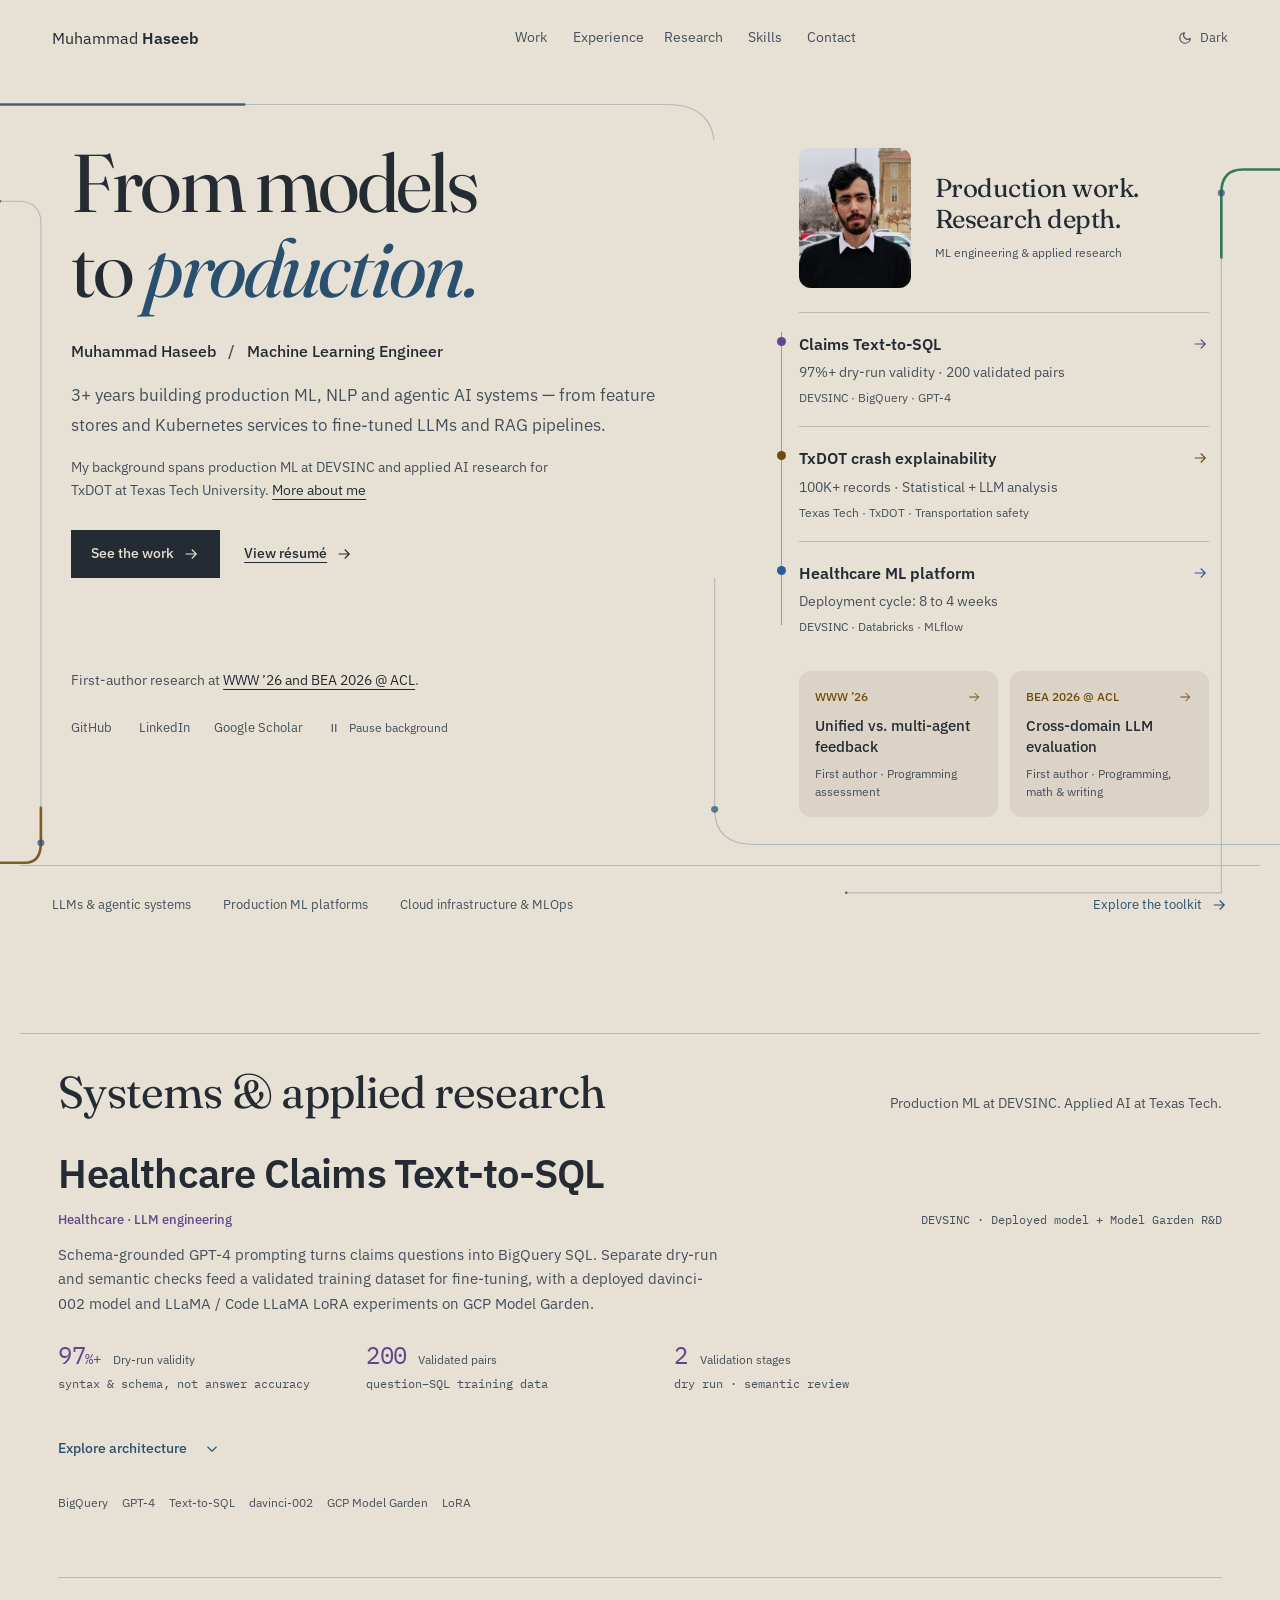
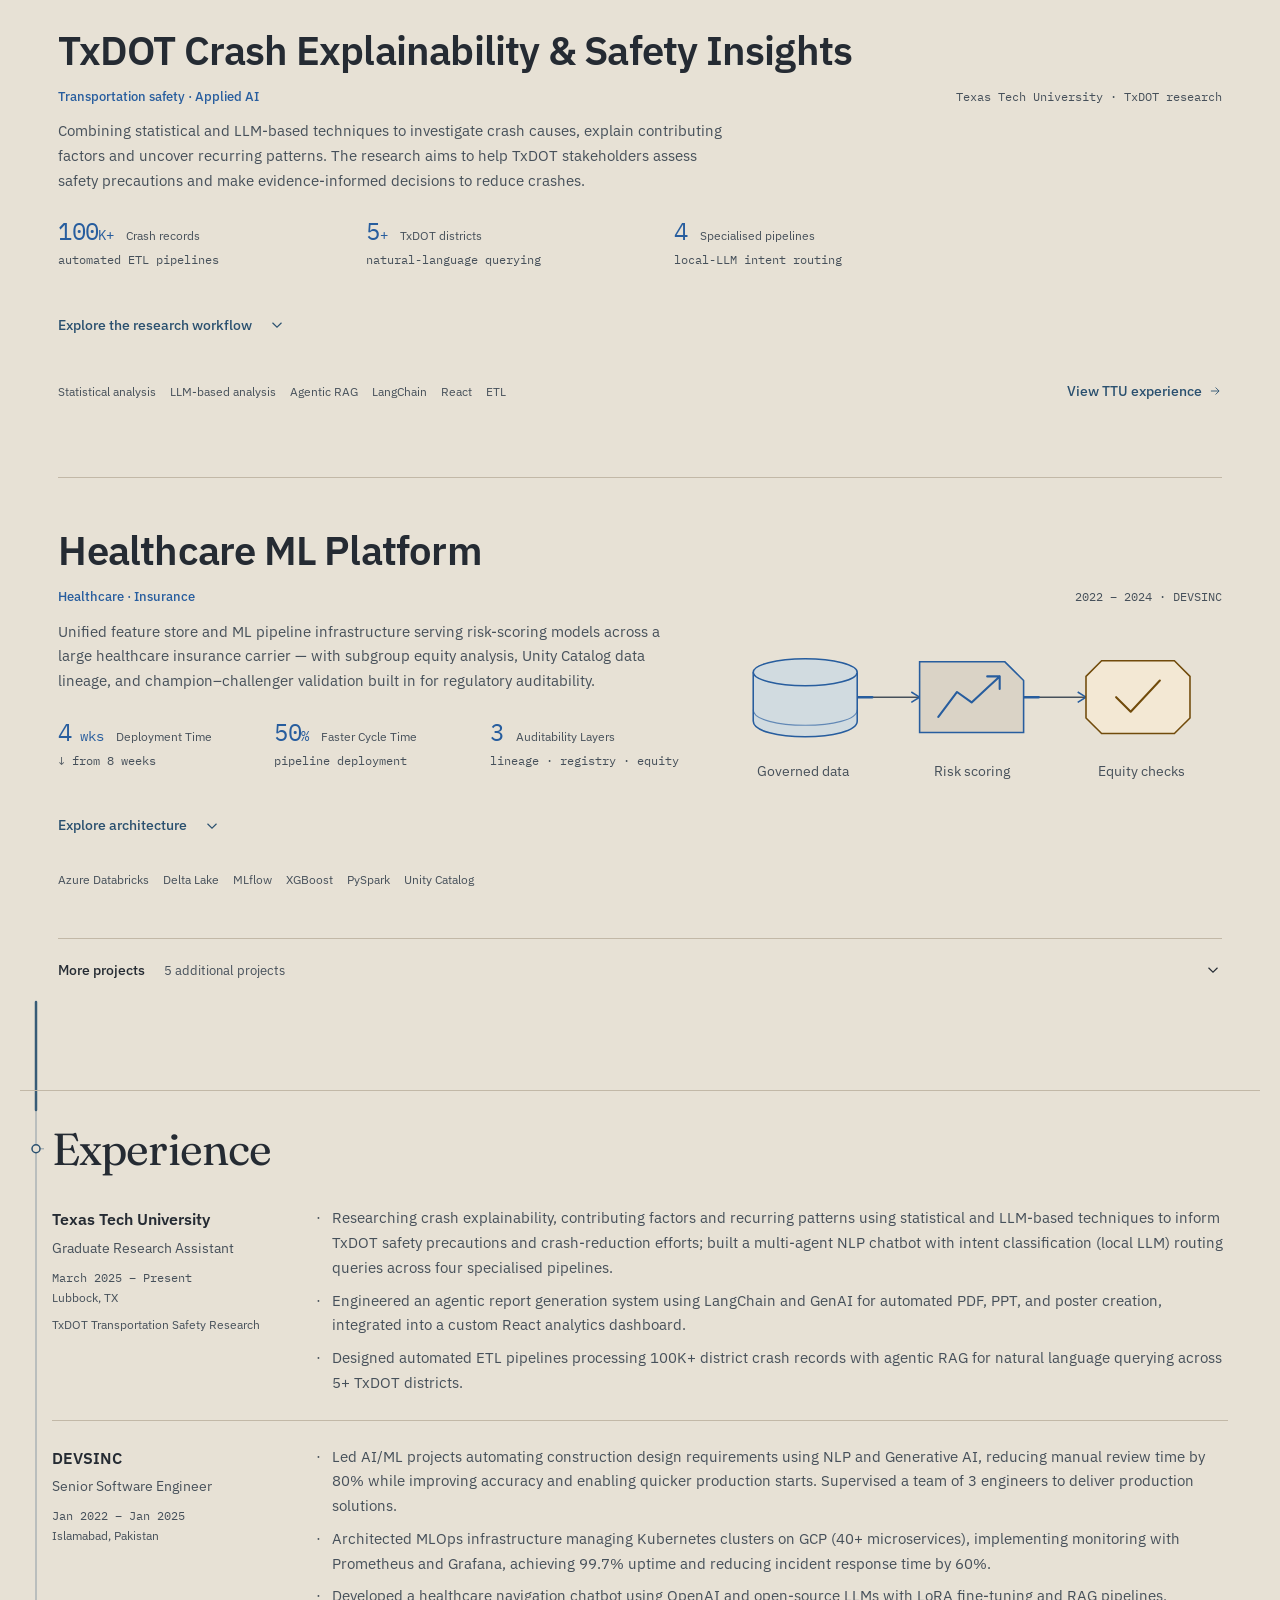
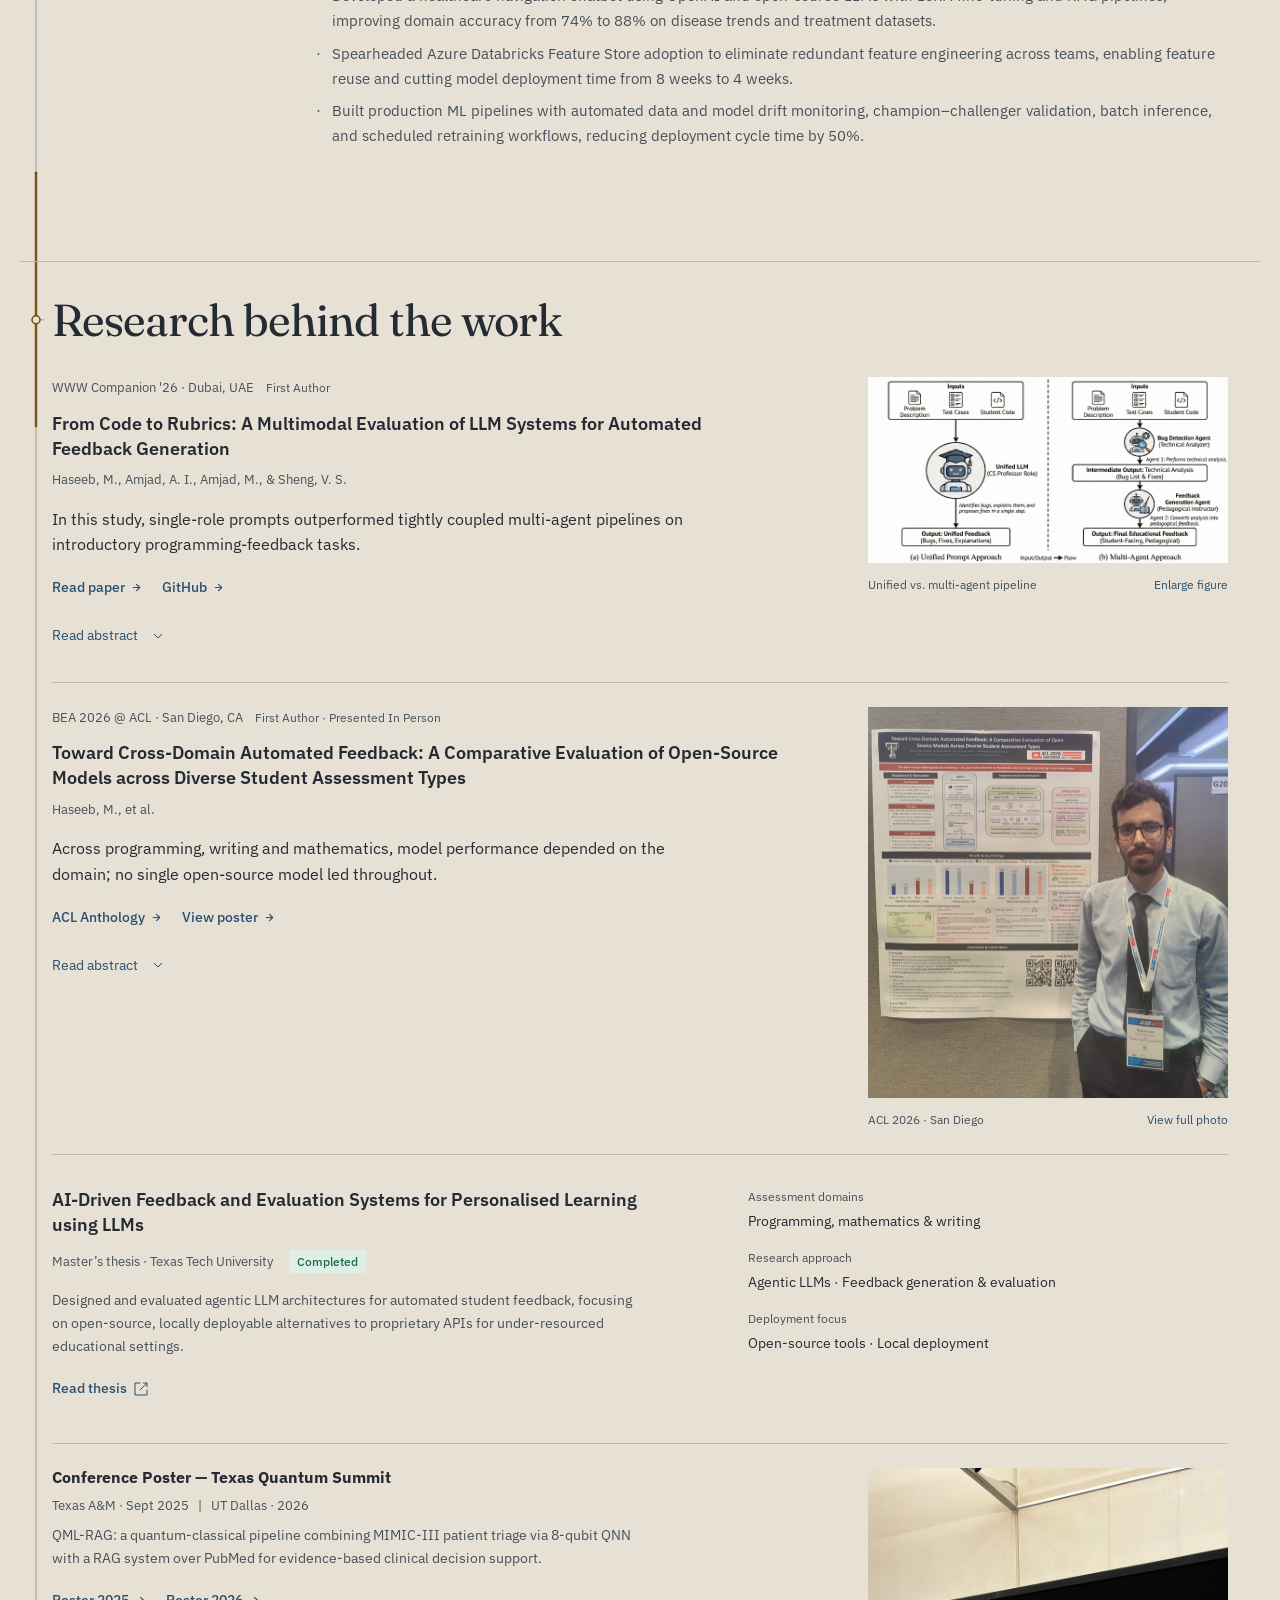
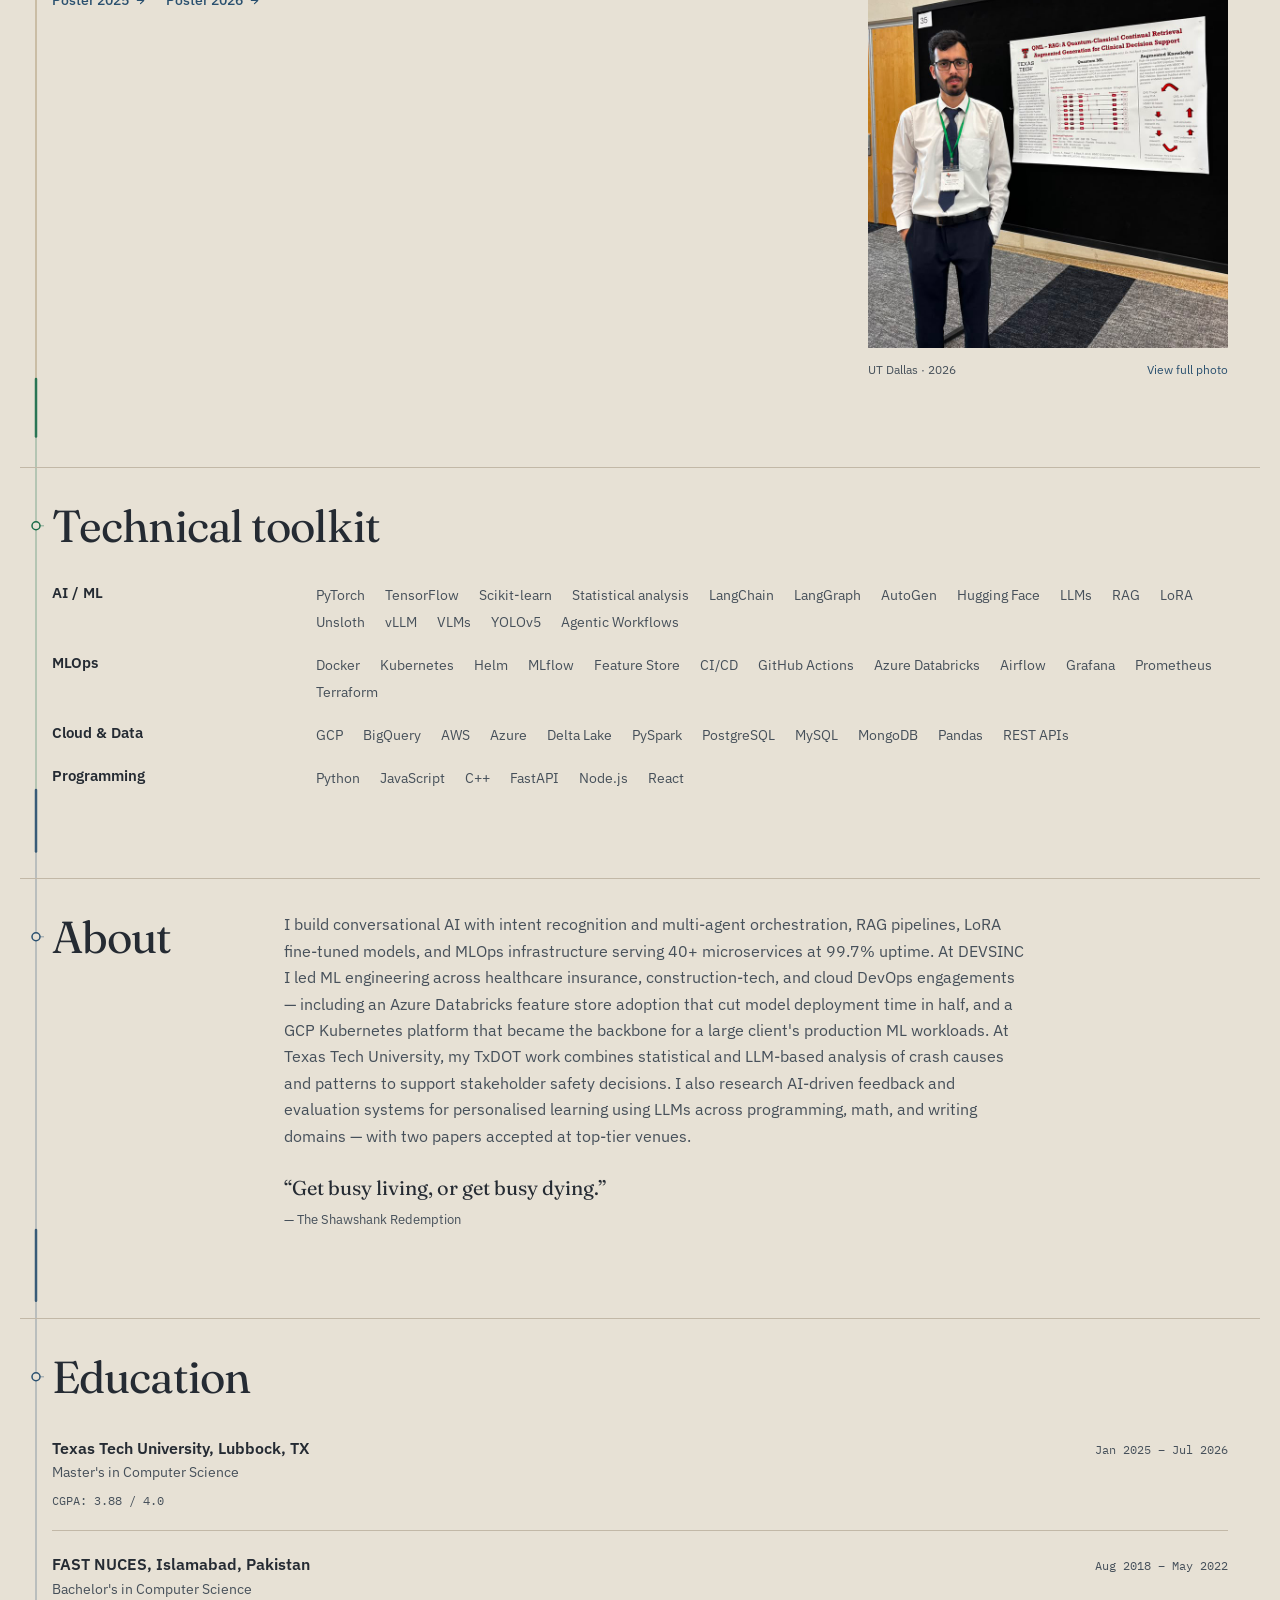
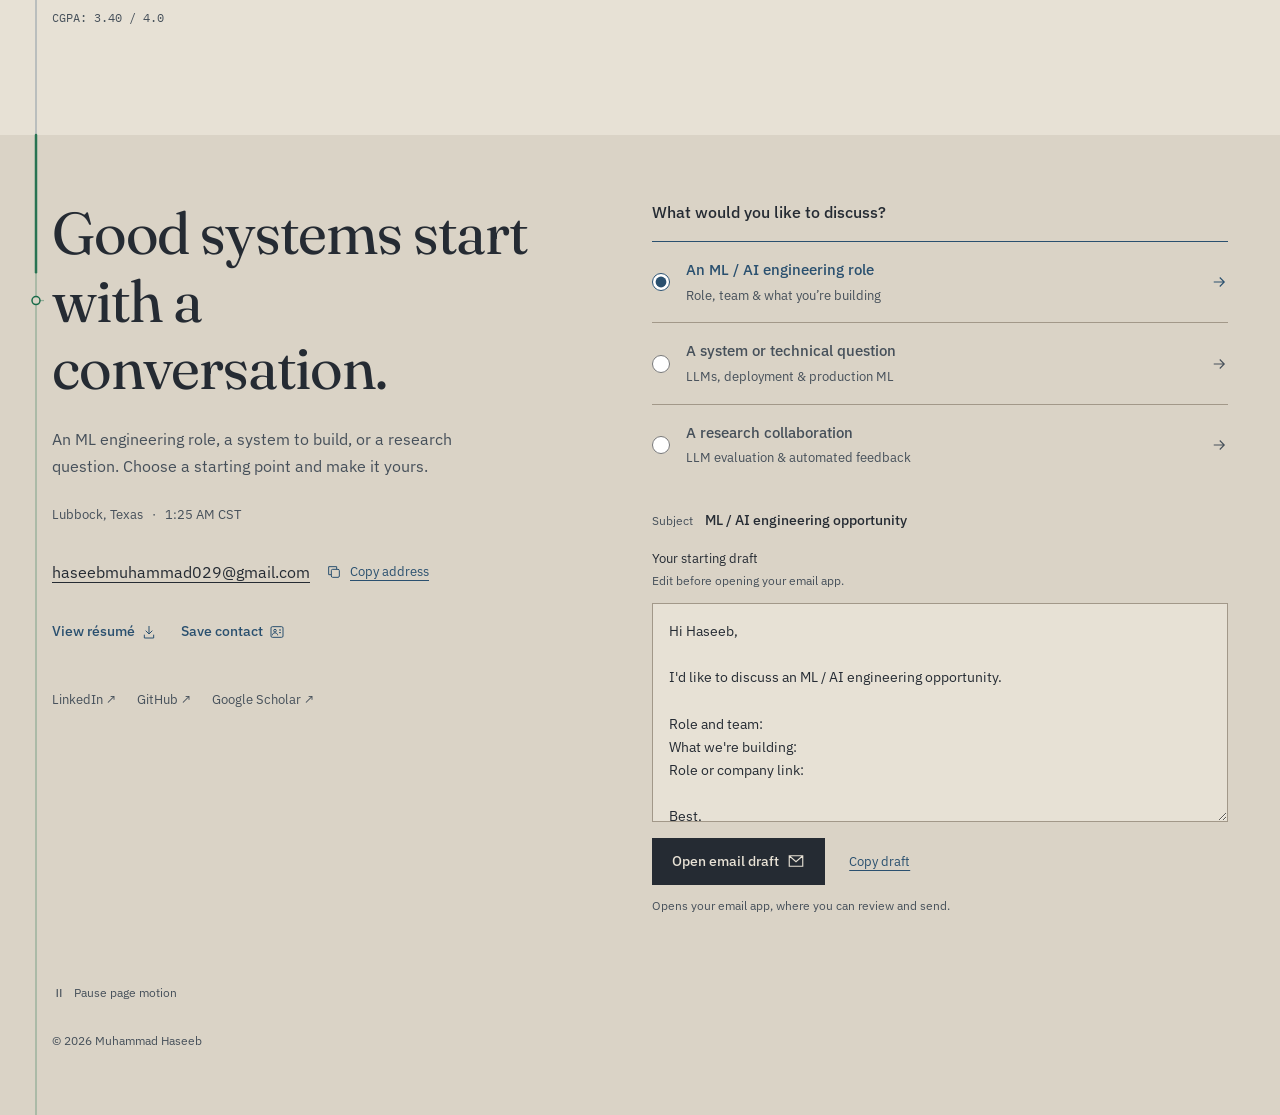
==== index.html @ 6cf687a7 "Updated about section" ====
<!DOCTYPE html>
<html lang="en" data-theme="dark">
<head>
<meta charset="UTF-8">
<meta name="viewport" content="width=device-width, initial-scale=1.0">
<title>Muhammad Haseeb — ML Engineer</title>
<meta name="description" content="Muhammad Haseeb — Machine Learning Engineer. 3+ years building production LLM, NLP, and agentic AI systems at scale. Researcher at Texas Tech University.">
<link rel="preconnect" href="https://fonts.googleapis.com">
<link rel="preconnect" href="https://fonts.gstatic.com" crossorigin>
<link href="https://fonts.googleapis.com/css2?family=Fraunces:ital,opsz,wght@0,9..144,300;0,9..144,400;0,9..144,600;1,9..144,400&family=IBM+Plex+Sans:wght@300;400;500;600&family=IBM+Plex+Mono:wght@400;500&display=swap" rel="stylesheet">
<!-- Apply saved theme before first paint — prevents flash -->
<script>(()=>{let saved;try{saved=localStorage.getItem('mh-theme')}catch{}const manual=saved==='dark'||saved==='light';document.documentElement.dataset.theme=manual?saved:matchMedia('(prefers-color-scheme: dark)').matches?'dark':'light';document.documentElement.dataset.themeSource=manual?'saved':'system'})()</script>
<link rel="stylesheet" href="style.css">
</head>
<body>
<a class="skip-link" href="#main">Skip to content</a>

<!-- ============================================================
     NAV
     ============================================================ -->
<header class="site-nav">
  <div class="w nav-inner">
    <a href="#" class="nav-logo">Muhammad <strong>Haseeb</strong></a>
    <nav class="nav-links" aria-label="Main navigation">
      <a href="#work">Work</a>
      <a href="#experience">Experience</a>
      <a href="#research">Research</a>
      <a href="#skills">Skills</a>
      <a href="#contact">Contact</a>
    </nav>
    <button class="theme-btn" id="themeToggle" aria-label="Toggle colour theme">
      <svg id="themeIcon" width="14" height="14" viewBox="0 0 24 24" fill="none" stroke="currentColor" stroke-width="2" stroke-linecap="round" stroke-linejoin="round" aria-hidden="true">
        <!-- moon (shown in dark mode — click to go light) -->
        <path d="M21 12.79A9 9 0 1 1 11.21 3 7 7 0 0 0 21 12.79z"/>
      </svg>
      <span id="themeLabel">Light</span>
    </button>
  </div>
</header>

<!-- ============================================================
     HERO
     ============================================================ -->
<main id="main" tabindex="-1">

<section class="hero" aria-labelledby="intro-title">
  <div class="hero-circuit" aria-hidden="true">
    <svg viewBox="0 0 1440 1040" preserveAspectRatio="none" fill="none">
      <g class="circuit-base">
        <path d="M0 34H750Q804 34 804 88V878Q804 920 848 920H1440"/>
        <path d="M1440 112H1398Q1374 112 1374 140V978H952"/>
        <path d="M0 942H28Q46 942 46 918V176Q46 150 20 150H0"/>
      </g>
      <g class="circuit-traces">
        <path class="circuit-trace" pathLength="100" d="M0 34H750Q804 34 804 88V878Q804 920 848 920H1440"/>
        <path class="circuit-trace circuit-trace-secondary" pathLength="100" d="M1440 112H1398Q1374 112 1374 140V978H952"/>
        <path class="circuit-trace circuit-trace-third" pathLength="100" d="M0 942H28Q46 942 46 918V176Q46 150 20 150H0"/>
      </g>
      <g class="circuit-ports"><circle cx="804" cy="88" r="4"/><circle cx="804" cy="878" r="4"/><circle cx="1374" cy="140" r="4"/><circle cx="46" cy="918" r="4"/></g>
    </svg>
  </div>

  <div class="w hero-inner">
    <div class="hero-text">
      <h1 id="intro-title"><span class="hero-title-line">From models</span><span class="hero-title-line">to <em>production.</em></span></h1>
      <p class="hero-role">Muhammad Haseeb <span aria-hidden="true">/</span> Machine Learning Engineer</p>
      <p class="hero-sub">3+ years building production ML, NLP and agentic AI systems — from feature stores and Kubernetes services to fine-tuned LLMs and RAG pipelines.</p>
      <p class="hero-bio">My background spans production ML at DEVSINC and applied AI research for TxDOT at Texas Tech University. <a href="#about">More about me</a></p>
      <div class="hero-cta">
        <a class="btn btn-primary" href="#work">See the work <svg width="18" height="18" viewBox="0 0 24 24" fill="none" stroke="currentColor" stroke-width="1.5" aria-hidden="true"><path d="M5 12h14m-6-6 6 6-6 6"/></svg></a>
        <a class="btn btn-resume" href="assets/resume.pdf" target="_blank" rel="noopener">View résumé <svg width="18" height="18" viewBox="0 0 24 24" fill="none" stroke="currentColor" stroke-width="1.5" aria-hidden="true"><path d="M5 12h14m-6-6 6 6-6 6"/></svg></a>
      </div>

    </div>
    <aside class="hero-evidence" aria-label="Selected production results and research">
      <div class="hero-profile">
        <span class="hero-portrait"><img src="assets/photo-portrait-480.jpg" alt="Muhammad Haseeb" width="112" height="140" fetchpriority="high" decoding="async"></span>
        <div><h2>Production work.<br>Research depth.</h2><p>ML engineering &amp; applied research</p></div>
      </div>
      <div class="hero-projects">
        <a class="hero-project hero-project-claims" href="#claims-text-to-sql">
          <span class="hero-project-title">Claims Text-to-SQL <svg width="18" height="18" viewBox="0 0 24 24" fill="none" stroke="currentColor" stroke-width="1.5" aria-hidden="true"><path d="M5 12h14m-6-6 6 6-6 6"/></svg></span>
          <span class="hero-project-impact">97%+ dry-run validity · 200 validated pairs</span>
          <span class="hero-project-stack">DEVSINC · BigQuery · GPT-4</span>
        </a>
        <a class="hero-project hero-project-ttu" href="#txdot-research">
          <span class="hero-project-title">TxDOT crash explainability <svg width="18" height="18" viewBox="0 0 24 24" fill="none" stroke="currentColor" stroke-width="1.5" aria-hidden="true"><path d="M5 12h14m-6-6 6 6-6 6"/></svg></span>
          <span class="hero-project-impact">100K+ records · Statistical + LLM analysis</span>
          <span class="hero-project-stack">Texas Tech · TxDOT · Transportation safety</span>
        </a>
        <a class="hero-project hero-project-health" href="#healthcare-platform">
          <span class="hero-project-title">Healthcare ML platform <svg width="18" height="18" viewBox="0 0 24 24" fill="none" stroke="currentColor" stroke-width="1.5" aria-hidden="true"><path d="M5 12h14m-6-6 6 6-6 6"/></svg></span>
          <span class="hero-project-impact">Deployment cycle: 8 to 4 weeks</span>
          <span class="hero-project-stack">DEVSINC · Databricks · MLflow</span>
        </a>
      </div>

      <div class="hero-papers" aria-label="Selected research publications">
        <a class="hero-paper" href="#paper-www">
          <span class="hero-paper-venue">WWW ’26 <svg width="16" height="16" viewBox="0 0 24 24" fill="none" stroke="currentColor" stroke-width="1.5" aria-hidden="true"><path d="M5 12h14m-6-6 6 6-6 6"/></svg></span>
          <strong>Unified vs. multi-agent feedback</strong>
          <span>First author · Programming assessment</span>
        </a>
        <a class="hero-paper" href="#paper-bea">
          <span class="hero-paper-venue">BEA 2026 @ ACL <svg width="16" height="16" viewBox="0 0 24 24" fill="none" stroke="currentColor" stroke-width="1.5" aria-hidden="true"><path d="M5 12h14m-6-6 6 6-6 6"/></svg></span>
          <strong>Cross-domain LLM evaluation</strong>
          <span>First author · Programming, math &amp; writing</span>
        </a>
      </div>
    </aside>
    <div class="hero-credentials">
      <p class="hero-research">First-author research at <a href="#research">WWW ’26 and BEA 2026 @ ACL</a>.</p>
      <div class="hero-socials" aria-label="Professional profiles">
        <a href="https://github.com/haseeb2001" target="_blank" rel="noopener">GitHub</a>
        <a href="https://www.linkedin.com/in/muhammad-haseeb04" target="_blank" rel="noopener">LinkedIn</a>
        <a href="https://scholar.google.com/citations?view_op=list_works&amp;hl=en&amp;user=Ri3UeNwAAAAJ" target="_blank" rel="noopener">Google Scholar</a>
        <button class="motion-toggle" id="motionToggle" data-motion-control type="button" aria-pressed="true" aria-label="Pause background animation">
          <svg width="14" height="14" viewBox="0 0 24 24" fill="none" stroke="currentColor" stroke-width="2" aria-hidden="true"><path d="M9 5v14M15 5v14"/></svg>
          <span>Pause background</span>
        </button>
      </div>
    </div>
  </div>
  <div class="w hero-focus" aria-label="Core engineering focus">
    <span>LLMs &amp; agentic systems</span><span>Production ML platforms</span><span>Cloud infrastructure &amp; MLOps</span>
    <a href="#skills">Explore the toolkit <svg width="18" height="18" viewBox="0 0 24 24" fill="none" stroke="currentColor" stroke-width="1.5" aria-hidden="true"><path d="M5 12h14m-6-6 6 6-6 6"/></svg></a>
  </div>
</section>


<!-- ============================================================
     WORK
     ============================================================ -->
<section id="work" class="sec">
  <div class="w">
    <div class="sec-hd">
      <h2 class="sec-title">Systems &amp; applied research</h2><p class="section-note">Production ML at DEVSINC. Applied AI at Texas Tech.</p>
    </div>

    <div class="work-cards">
      <article class="cs-card cs-card-claims" id="claims-text-to-sql">
        <h3 class="cs-title">Healthcare Claims Text-to-SQL</h3>
        <div class="cs-meta">
          <span class="cs-domain">Healthcare · LLM engineering</span>
          <span class="cs-year">DEVSINC · Deployed model + Model Garden R&amp;D</span>
        </div>
        <p class="cs-desc">Schema-grounded GPT-4 prompting turns claims questions into BigQuery SQL. Separate dry-run and semantic checks feed a validated training dataset for fine-tuning, with a deployed davinci-002 model and LLaMA / Code LLaMA LoRA experiments on GCP Model Garden.</p>
        <div class="cs-metrics">
          <div class="cs-metric"><span class="cs-mnum">97<small>%+</small></span><span class="cs-mlbl">Dry-run validity</span><span class="cs-mchg">syntax &amp; schema, not answer accuracy</span></div>
          <div class="cs-metric"><span class="cs-mnum">200</span><span class="cs-mlbl">Validated pairs</span><span class="cs-mchg">question–SQL training data</span></div>
          <div class="cs-metric"><span class="cs-mnum">2</span><span class="cs-mlbl">Validation stages</span><span class="cs-mchg">dry run · semantic review</span></div>
        </div>
        <details class="project-details" id="details-claims-text-to-sql">
          <summary><span>Explore architecture</span><svg width="18" height="18" viewBox="0 0 24 24" fill="none" stroke="currentColor" stroke-width="1.5" aria-hidden="true"><path d="m6 9 6 6 6-6"/></svg></summary>
        <div class="cs-arch-wrap">
          <p class="cs-arch-label">System architecture</p>
          <div class="arch-live arch-live-claims">
            <iframe src="assets/healthcare_claims_architecture.html?preview=1" title="Animated Healthcare Claims Text-to-SQL architecture" loading="lazy"></iframe>
          </div>
          <details class="arch-text" open>
            <summary>Read text version</summary>
            <div class="arch-overview" role="group" aria-label="Healthcare Claims Text-to-SQL architecture">
              <div class="arch-phases"><div class="arch-phase"><h4>Ground the query</h4><ol class="arch-flow"><li class="arch-node"><strong>Claims question</strong><span>Plain-English question about healthcare claims</span></li><li class="arch-node"><strong>BigQuery schema</strong><span>INFORMATION_SCHEMA, field descriptions, columns and CREATE TABLE DDL</span></li><li class="arch-node"><strong>GPT-4 prompting</strong><span>Few-shot SQL examples with table and column context</span></li></ol></div><div class="arch-phase"><h4>Generate & validate</h4><ol class="arch-flow"><li class="arch-node"><strong>SQL generation</strong><span>BigQuery-compatible SQL</span></li><li class="arch-node"><strong>Dry-run validation</strong><span>Syntax, schema and field references; no query execution</span></li><li class="arch-node"><strong>Semantic review</strong><span>GPT-4 checks question alignment and suggests corrections</span></li></ol></div><div class="arch-phase"><h4>Export & iterate</h4><ol class="arch-flow"><li class="arch-node"><strong>Training data</strong><span>200 validated question–SQL pairs exported as CSV / JSON</span></li><li class="arch-node"><strong>Deployed model</strong><span>davinci-002 fine-tuning</span></li><li class="arch-node"><strong>Model Garden experiments</strong><span>LLaMA / Code LLaMA LoRA research on GCP</span></li></ol></div></div>
              <p class="arch-note">The 97%+ result measures BigQuery dry-run validity. Semantic review is a separate check; Model Garden experiments are distinct from the deployed davinci-002 model.</p>
            </div>
          </details>
          <button class="cs-arch-expand" onclick="openArchModal('assets/healthcare_claims_architecture.html','Healthcare Claims Text-to-SQL Architecture')" aria-label="Open full-size Healthcare Claims Text-to-SQL architecture"><svg width="16" height="16" viewBox="0 0 24 24" fill="none" stroke="currentColor" stroke-width="1.5" aria-hidden="true"><path d="M15 3h6v6M9 21H3v-6M21 3l-7 7M3 21l7-7"/></svg> Open full-size diagram</button>
        </div>
        </details>
          <aside class="project-note" aria-labelledby="note-claims">
            <h4 id="note-claims">Valid SQL is the first gate</h4>
            <p>A dry run checks syntax and field references without executing the query. Semantic review then checks alignment with the question. Keeping the two separate makes the 97%+ validity result precise: it does not claim answer correctness.</p>
          </aside>
        <div class="cs-foot">
          <div class="cs-chips"><span class="chip">BigQuery</span><span class="chip">GPT-4</span><span class="chip">Text-to-SQL</span><span class="chip">davinci-002</span><span class="chip">GCP Model Garden</span><span class="chip">LoRA</span></div>
        </div>
      </article>

      <!-- TTU/TxDOT: content drawn from the existing Graduate Research Assistant entry. -->
      <article class="cs-card cs-card-ttu" id="txdot-research">
        <h3 class="cs-title">TxDOT Crash Explainability &amp; Safety Insights</h3>
        <div class="cs-meta"><span class="cs-domain">Transportation safety · Applied AI</span><span class="cs-year">Texas Tech University · TxDOT research</span></div>
        <p class="cs-desc">Combining statistical and LLM-based techniques to investigate crash causes, explain contributing factors and uncover recurring patterns. The research aims to help TxDOT stakeholders assess safety precautions and make evidence-informed decisions to reduce crashes.</p>
        <div class="cs-metrics">
          <div class="cs-metric"><span class="cs-mnum">100<small>K+</small></span><span class="cs-mlbl">Crash records</span><span class="cs-mchg">automated ETL pipelines</span></div>
          <div class="cs-metric"><span class="cs-mnum">5<small>+</small></span><span class="cs-mlbl">TxDOT districts</span><span class="cs-mchg">natural-language querying</span></div>
          <div class="cs-metric"><span class="cs-mnum">4</span><span class="cs-mlbl">Specialised pipelines</span><span class="cs-mchg">local-LLM intent routing</span></div>
        </div>
        <details class="project-details" id="details-txdot-research">
          <summary><span>Explore the research workflow</span><svg width="18" height="18" viewBox="0 0 24 24" fill="none" stroke="currentColor" stroke-width="1.5" aria-hidden="true"><path d="m6 9 6 6 6-6"/></svg></summary>
          <div class="cs-arch-wrap">
            <div class="ttu-workflow">
              <div class="ttu-strip" role="group" aria-label="Crash explainability, pattern analysis and safety decision support">
                <section class="ttu-capability"><div class="ttu-visual" aria-hidden="true"><svg viewBox="0 0 330 190" fill="none" aria-hidden="true">
                    <path class="ttu-sheet-back" d="M38 16h232v142M28 26h232v142"/>
                    <rect class="ttu-records" x="18" y="36" width="232" height="138" rx="8"/>
                    <path class="ttu-rule" d="M18 74h232M84 74v100M154 74v100M18 108h232M18 141h232"/>
                    <path class="ttu-emphasis" d="M36 55h48m18 0h78M34 91h32m35 0h34m36 0h60M34 125h32m35 0h34m36 0h60M34 158h32m35 0h34m36 0h60"/>

                  </svg></div><h4>Explain crashes</h4><p>Investigate contributing factors with statistical and LLM-based techniques.</p></section>
                <section class="ttu-capability"><div class="ttu-visual" aria-hidden="true"><svg viewBox="0 0 330 190" fill="none" aria-hidden="true">
                    <rect class="ttu-records" x="24" y="24" width="112" height="142" rx="6"/>
                    <rect class="ttu-records" x="194" y="24" width="112" height="142" rx="6"/>
                    <path class="ttu-rule" d="M42 48h76m-76 46h76m-76 46h76M212 48h76m-76 46h76m-76 46h76"/>
                    <path class="ttu-route" d="M136 48h58M136 94h58M136 140h58"/>
                    <path class="ttu-emphasis" d="M42 64h44m-44 46h44m-44 46h44M212 64h44m-44 46h44m-44 46h44"/>
                  </svg></div><h4>Find patterns</h4><p>Explore recurring patterns across district crash data to understand safety concerns.</p></section>
                <section class="ttu-capability"><div class="ttu-visual" aria-hidden="true"><svg viewBox="0 0 330 190" fill="none" aria-hidden="true">
                    <path class="ttu-document" d="M12 45h72l20 20v102H12Z"/>
                    <path class="ttu-document" d="M118 25h72l20 20v122h-92Z"/>
                    <path class="ttu-document" d="M224 45h72l20 20v102h-92Z"/>
                    <path class="ttu-fold" d="M84 45v20h20m86-40v20h20m86 0v20h20"/>
                    <path class="ttu-rule" d="M29 123h58m-58 16h41m58-16h58m-58 16h41m66-16h58m-58 16h41"/>
                  </svg></div><h4>Inform precautions</h4><p>Make insights useful to TxDOT stakeholders assessing crash-prevention measures.</p></section>
              </div>
              <details class="ttu-read-more">
                <summary><span>Read more about the research</span><svg width="18" height="18" viewBox="0 0 24 24" fill="none" stroke="currentColor" stroke-width="1.5" aria-hidden="true"><path d="m6 9 6 6 6-6"/></svg></summary>
                <div class="ttu-research-notes">
                  <section><h5>Crash explainability &amp; contributing factors</h5><p>Use statistical and LLM-based techniques to investigate potential root causes and contributing factors. The emphasis is on making crash analysis interpretable and useful for transportation-safety stakeholders.</p></section>
                  <section><h5>Patterns across district crash data</h5><p>Explore recurring crash patterns across district data to better understand safety concerns. Automated ETL supports 100K+ crash records; agentic RAG enables natural-language querying across 5+ TxDOT districts. A local LLM routes intent across four specialised pipelines.</p></section>
                  <section><h5>Insights for safety decisions</h5><p>The goal is to help TxDOT stakeholders assess safety precautions and potential crash-prevention measures. LangChain and GenAI support PDF, presentation and poster generation in a React analytics dashboard, making analysis easier to communicate and review.</p></section>
                </div>
              </details>
            </div>
          </div>
        </details>
        <aside class="project-note" aria-labelledby="note-ttu"><h4 id="note-ttu">Explain the crash, inform prevention</h4><p>The research investigates why crashes occur, which patterns recur and what safety precautions TxDOT stakeholders could consider. Statistical and LLM-based analysis supports that work, with the aim of informing decisions that help reduce crashes.</p></aside>
        <div class="cs-foot"><div class="cs-chips"><span class="chip">Statistical analysis</span><span class="chip">LLM-based analysis</span><span class="chip">Agentic RAG</span><span class="chip">LangChain</span><span class="chip">React</span><span class="chip">ETL</span></div><a class="link-inline" href="#ttu-experience">View TTU experience <svg width="14" height="14" viewBox="0 0 24 24" fill="none" stroke="currentColor" stroke-width="1.5" aria-hidden="true"><path d="M5 12h14m-6-6 6 6-6 6"/></svg></a></div>
      </article>

      <article class="cs-card" id="healthcare-platform">
        <h3 class="cs-title">Healthcare ML Platform</h3>
        <div class="cs-meta">
          <span class="cs-domain">Healthcare · Insurance</span>
          <span class="cs-year">2022 – 2024 · DEVSINC</span>
        </div>

        <div class="cs-summary-visual">
          <div class="cs-summary-copy">
        <p class="cs-desc">
          Unified feature store and ML pipeline infrastructure serving risk-scoring models across a large healthcare insurance carrier — with subgroup equity analysis, Unity Catalog data lineage, and champion–challenger validation built in for regulatory auditability.
        </p>
        <div class="cs-metrics">
          <div class="cs-metric">
            <span class="cs-mnum">4<small> wks</small></span>
            <span class="cs-mlbl">Deployment Time</span>
            <span class="cs-mchg">↓ from 8 weeks</span>
          </div>
          <div class="cs-metric">
            <span class="cs-mnum cs-mnum-g">50<small>%</small></span>
            <span class="cs-mlbl">Faster Cycle Time</span>
            <span class="cs-mchg">pipeline deployment</span>
          </div>
          <div class="cs-metric">
            <span class="cs-mnum">3</span>
            <span class="cs-mlbl">Auditability Layers</span>
            <span class="cs-mchg">lineage · registry · equity</span>
          </div>
        </div>
          </div>
          <figure class="project-overview" role="img" aria-label="Simplified healthcare pipeline: governed data, risk scoring, and quality and equity checks. Expand the architecture for implementation details.">
            <svg viewBox="0 0 480 110" fill="none" aria-hidden="true">
              <path class="overview-connection" d="M130 55H190M290 55H350"/>
              <path class="overview-arrow" d="m182 50 8 5-8 5m160-10 8 5-8 5"/>
              <path class="overview-trace" pathLength="100" d="M130 55H190M290 55H350"/>
              <path class="overview-data" d="M30 31v47c0 20 100 20 100 0V31"/>
              <ellipse class="overview-data" cx="80" cy="31" rx="50" ry="13"/>
              <path class="overview-data-ring" d="M30 67c0 20 100 20 100 0"/>
              <path class="overview-model" d="M190 21h82l18 18v50H190Z"/>
              <path class="overview-model-mark" d="m208 74 18-24 14 10 27-25m-12 0h12v12"/>
              <path class="overview-gate" d="M365 20h70l15 15v40l-15 15h-70l-15-15V35Z"/>
              <path class="overview-check" d="m379 55 14 14 28-30"/>
            </svg>
            <figcaption><span>Governed data</span><span>Risk scoring</span><span>Equity checks</span></figcaption>
          </figure>
        </div>
        <!-- Full-width animation, with a reflowing text summary for smaller screens. -->
        <details class="project-details" id="details-healthcare-platform">
          <summary><span>Explore architecture</span><svg width="18" height="18" viewBox="0 0 24 24" fill="none" stroke="currentColor" stroke-width="1.5" aria-hidden="true"><path d="m6 9 6 6 6-6"/></svg></summary>
        <div class="cs-arch-wrap">
          <p class="cs-arch-label">System architecture</p>
          <div class="arch-live arch-live-healthcare">
            <iframe src="assets/healthcare_ml_architecture.html?preview=1" title="Animated Healthcare ML platform architecture" loading="lazy"></iframe>
          </div>
          <details class="arch-text" open>
            <summary>Read text version</summary>
          <div class="arch-overview" role="group" aria-label="Healthcare ML platform architecture">
            <div class="arch-phases"><div class="arch-phase"><h4>Data foundation</h4><ol class="arch-flow"><li class="arch-node"><strong>EHR data sources</strong><span>Clinical records, encounters, labs and diagnoses</span></li><li class="arch-node"><strong>Azure Databricks</strong><span>PySpark ETL: normalize, validate and join</span></li><li class="arch-node"><strong>Delta Lake</strong><span>Versioned features with Unity Catalog governance</span></li></ol><svg class="arch-phase-arrow" width="24" height="24" viewBox="0 0 24 24" fill="none" stroke="currentColor" stroke-width="1.5" aria-hidden="true"><path d="M4 12h15m-6-6 6 6-6 6"/></svg></div><div class="arch-phase"><h4>Model lifecycle</h4><ol class="arch-flow"><li class="arch-node"><strong>MLflow</strong><span>Experiment tracking and model registry</span></li><li class="arch-node"><strong>XGBoost risk model</strong><span>Versioned clinical risk candidates</span></li><li class="arch-node"><strong>Subgroup evaluation</strong><span>Performance across demographic and clinical cohorts</span></li></ol><svg class="arch-phase-arrow" width="24" height="24" viewBox="0 0 24 24" fill="none" stroke="currentColor" stroke-width="1.5" aria-hidden="true"><path d="M4 12h15m-6-6 6 6-6 6"/></svg></div><div class="arch-phase"><h4>Validation &amp; serving</h4><ol class="arch-flow"><li class="arch-node"><strong>Champion–challenger</strong><span>Compare candidates against quality and equity checks</span></li><li class="arch-node"><strong>Batch inference</strong><span>Produce clinical risk scores</span></li><li class="arch-node"><strong>Audit report</strong><span>Reproducible results and supporting evidence</span></li></ol></div></div>
            <p class="arch-note">Traceability across the lifecycle: Unity Catalog lineage, MLflow provenance and subgroup equity reports.</p>
          </div>
          </details>
          <!-- Draft field note: grounded in this architecture; refine with project-specific tradeoffs. -->
          <button class="cs-arch-expand" onclick="openArchModal('assets/healthcare_ml_architecture.html','Healthcare ML Platform Architecture')" aria-label="Open full-size Healthcare ML platform architecture">
            <svg width="16" height="16" viewBox="0 0 24 24" fill="none" stroke="currentColor" stroke-width="1.5" aria-hidden="true"><path d="M15 3h6v6M9 21H3v-6M21 3l-7 7M3 21l7-7"/></svg>
            Open full-size diagram
          </button>
        </div>
        </details>
          <aside class="project-note" aria-labelledby="note-healthcare">
            <h4 id="note-healthcare">Trace the score back</h4>
            <p>Batch inference produces scores in runs rather than serving individual live requests. Unity Catalog lineage, MLflow versions and subgroup reports keep the data, model and equity checks visible together.</p>
          </aside>
        <div class="cs-foot">
          <div class="cs-chips">
            <span class="chip">Azure Databricks</span>
            <span class="chip">Delta Lake</span>
            <span class="chip">MLflow</span>
            <span class="chip">XGBoost</span>
            <span class="chip">PySpark</span>
            <span class="chip">Unity Catalog</span>
          </div>
        </div>
      </article>

    </div><!-- /.work-cards -->
    <details class="more-work" id="more-projects">
      <summary><span>More projects <span class="more-work-count">5 additional projects</span></span><svg width="18" height="18" viewBox="0 0 24 24" fill="none" stroke="currentColor" stroke-width="1.5" aria-hidden="true"><path d="m6 9 6 6 6-6"/></svg></summary>
      <div class="more-work-cards">
      <article class="cs-card cs-card-g" id="cloud-platform">
        <h3 class="cs-title">Cloud DevOps Platform</h3>
        <div class="cs-meta">
          <span class="cs-domain cs-domain-g">DevOps · GCP</span>
          <span class="cs-year">2022 – 2024 · DEVSINC</span>
        </div>

        <p class="cs-desc">
          CI/CD and observability platform managing 40+ microservices on GCP Kubernetes — Terraform-provisioned infrastructure, Prometheus and Grafana monitoring, and runbook-guided incident routing achieving 99.7% uptime.
        </p>
        <div class="cs-metrics">
          <div class="cs-metric">
            <span class="cs-mnum cs-mnum-g">99.7<small>%</small></span>
            <span class="cs-mlbl">Uptime</span>
            <span class="cs-mchg">across 40+ services</span>
          </div>
          <div class="cs-metric">
            <span class="cs-mnum cs-mnum-g">60<small>%</small></span>
            <span class="cs-mlbl">Faster Response</span>
            <span class="cs-mchg">incident resolution</span>
          </div>
          <div class="cs-metric">
            <span class="cs-mnum cs-mnum-g">40<small>+</small></span>
            <span class="cs-mlbl">Microservices</span>
            <span class="cs-mchg">on GCP Kubernetes</span>
          </div>
        </div>
        <!-- Full-width animation, with a reflowing text summary for smaller screens. -->
        <details class="project-details" id="details-cloud-platform">
          <summary><span>Explore architecture</span><svg width="18" height="18" viewBox="0 0 24 24" fill="none" stroke="currentColor" stroke-width="1.5" aria-hidden="true"><path d="m6 9 6 6 6-6"/></svg></summary>
        <div class="cs-arch-wrap">
          <p class="cs-arch-label">System architecture</p>
          <div class="arch-live arch-live-devops">
            <iframe src="assets/devops_architecture.html?preview=1" title="Animated Cloud DevOps platform architecture" loading="lazy"></iframe>
          </div>
          <details class="arch-text" open>
            <summary>Read text version</summary>
          <div class="arch-overview" role="group" aria-label="Cloud DevOps platform architecture">
            <div class="arch-phases"><div class="arch-phase"><h4>Build &amp; deploy</h4><ol class="arch-flow"><li class="arch-node"><strong>GitHub Actions</strong><span>Continuous integration and delivery</span></li><li class="arch-node"><strong>Docker</strong><span>Build, tag and publish container images</span></li><li class="arch-node"><strong>Helm</strong><span>Deploy application releases to Kubernetes</span></li></ol><svg class="arch-phase-arrow" width="24" height="24" viewBox="0 0 24 24" fill="none" stroke="currentColor" stroke-width="1.5" aria-hidden="true"><path d="M4 12h15m-6-6 6 6-6 6"/></svg></div><div class="arch-phase"><h4>Runtime &amp; metrics</h4><ol class="arch-flow"><li class="arch-node"><strong>GCP Kubernetes</strong><span>40+ containerized microservices</span></li><li class="arch-node"><strong>Managed Prometheus</strong><span>Collectors and exporters capture workload metrics</span></li><li class="arch-node"><strong>Rule evaluator</strong><span>Evaluate thresholds and alert conditions</span></li></ol><svg class="arch-phase-arrow" width="24" height="24" viewBox="0 0 24 24" fill="none" stroke="currentColor" stroke-width="1.5" aria-hidden="true"><path d="M4 12h15m-6-6 6 6-6 6"/></svg></div><div class="arch-phase"><h4>Observe &amp; respond</h4><div class="arch-branches"><div><p class="arch-branch-label">Metrics path</p><ol class="arch-flow" aria-label="Metrics visualization"><li class="arch-node"><strong>Monarch DB</strong><span>Managed time-series storage</span></li><li class="arch-node"><strong>Dashboards</strong><span>Prometheus UI, Grafana or Cloud Monitoring</span></li></ol></div><div><p class="arch-branch-label">Alert path</p><ol class="arch-flow" aria-label="Incident response"><li class="arch-node"><strong>Alertmanager</strong><span>Route firing alerts</span></li><li class="arch-node"><strong>Slack &amp; runbooks</strong><span>Triage, internal resolution or owner escalation</span></li></ol></div></div></div></div>
            <p class="arch-note">Provisioning: Terraform manages GCP infrastructure. Managed Prometheus feeds Monarch for dashboards; its rule evaluator feeds Alertmanager for incident response.</p>
          </div>
          </details>
          <!-- Draft field note: grounded in this architecture; refine with project-specific tradeoffs. -->
          <button class="cs-arch-expand" onclick="openArchModal('assets/devops_architecture.html','Cloud DevOps Platform Architecture')" aria-label="Open full-size Cloud DevOps platform architecture">
            <svg width="16" height="16" viewBox="0 0 24 24" fill="none" stroke="currentColor" stroke-width="1.5" aria-hidden="true"><path d="M15 3h6v6M9 21H3v-6M21 3l-7 7M3 21l7-7"/></svg>
            Open full-size diagram
          </button>
        </div>
        </details>
          <aside class="project-note" aria-labelledby="note-devops">
            <h4 id="note-devops">From a signal to an owner</h4>
            <p>Dashboards show what changed; alert routing determines who acts. The metrics path feeds Monarch and dashboards, while evaluated rules route through Alertmanager to Slack and runbooks. Both paths matter for incident response.</p>
          </aside>
        <div class="cs-foot">
          <div class="cs-chips">
            <span class="chip">GCP</span>
            <span class="chip">Kubernetes</span>
            <span class="chip">Helm</span>
            <span class="chip">Terraform</span>
            <span class="chip">Prometheus</span>
            <span class="chip">Grafana</span>
          </div>
        </div>
      </article>

      <!-- ── SmartCompliance (Brians) ── -->
      <article class="cs-card cs-card-o" id="smartcompliance">
        <h3 class="cs-title">SmartCompliance</h3>
        <div class="cs-meta">
          <span class="cs-domain cs-domain-o">Document AI · Construction</span>
          <span class="cs-year">2022 – 2024 · DEVSINC</span>
        </div>

        <p class="cs-desc">
          End-to-end document intelligence pipeline that reads contractor proposals, retrieves relevant sections via hybrid vector search, and generates evidence-grounded compliance verdicts — reducing manual review time by 80%, improving accuracy and helping production start sooner.
        </p>
        <div class="cs-metrics">
          <div class="cs-metric">
            <span class="cs-mnum cs-mnum-o">80<small>%</small></span>
            <span class="cs-mlbl">Less review time</span>
            <span class="cs-mchg">manual proposal review</span>
          </div>
          <div class="cs-metric">
            <span class="cs-mnum cs-mnum-o">3</span>
            <span class="cs-mlbl">Analysis Levels</span>
            <span class="cs-mchg">text · table · image</span>
          </div>
        </div>
        <!-- Full-width animation, with a reflowing text summary for smaller screens. -->
        <details class="project-details" id="details-smartcompliance">
          <summary><span>Explore architecture</span><svg width="18" height="18" viewBox="0 0 24 24" fill="none" stroke="currentColor" stroke-width="1.5" aria-hidden="true"><path d="m6 9 6 6 6-6"/></svg></summary>
        <div class="cs-arch-wrap">
          <p class="cs-arch-label">System architecture</p>
          <div class="arch-live arch-live-construction">
            <iframe src="assets/construction_compliance_architecture.html?preview=1" title="Animated SmartCompliance architecture" loading="lazy"></iframe>
          </div>
          <details class="arch-text" open>
            <summary>Read text version</summary>
          <div class="arch-overview" role="group" aria-label="SmartCompliance architecture">
            <div class="arch-phases"><div class="arch-phase"><h4>Read the proposal</h4><ol class="arch-flow"><li class="arch-node"><strong>Proposal PDF</strong><span>Unstructured contractor submissions</span></li><li class="arch-node"><strong>Azure Document Intelligence</strong><span>Extract text, tables and document sections</span></li><li class="arch-node"><strong>Text chunking</strong><span>Prepare sections for retrieval</span></li></ol><svg class="arch-phase-arrow" width="24" height="24" viewBox="0 0 24 24" fill="none" stroke="currentColor" stroke-width="1.5" aria-hidden="true"><path d="M4 12h15m-6-6 6 6-6 6"/></svg></div><div class="arch-phase"><h4>Retrieve evidence</h4><ol class="arch-flow"><li class="arch-node"><strong>BM25 + embeddings</strong><span>Parallel sparse keyword and dense vector retrieval</span></li><li class="arch-node"><strong>Milvus</strong><span>Hybrid search over indexed proposal content</span></li></ol><p class="arch-support">Dense vectors: OpenAI text-embedding-3-large.</p><svg class="arch-phase-arrow" width="24" height="24" viewBox="0 0 24 24" fill="none" stroke="currentColor" stroke-width="1.5" aria-hidden="true"><path d="M4 12h15m-6-6 6 6-6 6"/></svg></div><div class="arch-phase"><h4>Evaluate &amp; report</h4><ol class="arch-flow"><li class="arch-node"><strong>LLM comparison</strong><span>Compare retrieved evidence with design requirements</span></li><li class="arch-node"><strong>Compliance verdict</strong><span>Evidence-grounded pass or fail decisions</span></li><li class="arch-node"><strong>Excel report</strong><span>Auditable decisions with supporting evidence</span></li></ol></div></div>
            <p class="arch-note">Review context: 250–300 page proposals against 20–25 page design specifications for contractor shortlisting.</p>
          </div>
          </details>
          <!-- Draft field note: grounded in this architecture; refine with project-specific tradeoffs. -->
          <button class="cs-arch-expand" onclick="openArchModal('assets/construction_compliance_architecture.html','SmartCompliance Architecture')" aria-label="Open full-size SmartCompliance architecture">
            <svg width="16" height="16" viewBox="0 0 24 24" fill="none" stroke="currentColor" stroke-width="1.5" aria-hidden="true"><path d="M15 3h6v6M9 21H3v-6M21 3l-7 7M3 21l7-7"/></svg>
            Open full-size diagram
          </button>
        </div>
        </details>
          <aside class="project-note" aria-labelledby="note-construction">
            <h4 id="note-construction">Retrieve terms and meaning</h4>
            <p>BM25 supports exact keyword matches; embeddings retrieve related wording. The hybrid index brings both into the comparison step. Supporting evidence in the Excel report gives a reviewer something to inspect beyond a pass or fail.</p>
          </aside>
        <div class="cs-foot">
          <div class="cs-chips">
            <span class="chip">Azure Document Intelligence</span>
            <span class="chip">Milvus</span>
            <span class="chip">GPT-4o-mini</span>
            <span class="chip">BM25</span>
            <span class="chip">text-embedding-3-large</span>
            <span class="chip">FastAPI</span>
          </div>
        </div>
      </article>

    </div><!-- /.more-work-cards -->

    <!-- Smaller supplementary projects -->
    <p class="proj-also">Additional work</p>
    <div class="proj-grid">
      <div class="proj-card">
        <h3>HealthQuery Intelligence</h3>
        <p>Conversational AI system for natural language querying over a cloud-hosted medical dataset — intent classification routing queries across specialised clinical pipelines.</p>
      </div>
      <div class="proj-card">
        <h3>TradeHub Platform</h3>
        <p>Microservices architecture for a medical-instruments trading platform, managing the complete trade flow from order-making to clearing within a GCP cluster.</p>
      </div>
      <div class="proj-card">
        <h3>Quantum ML + RAG Clinical AI</h3>
        <p>Clinical decision support system combining Quantum ML (MIMIC dataset) with a RAG pipeline over PubMed for evidence-based case retrieval — presented at Texas First Quantum Summit.</p>
      </div>
    </div>

    </details>

  </div>
</section>

<!-- ============================================================
     EXPERIENCE
     ============================================================ -->
<section id="experience" class="sec journey-section" data-journey>
  <div class="w">
    <div class="sec-hd">
      <h2 class="sec-title">Experience</h2>
    </div>
    <div class="exp-list">

      <div class="exp-entry" id="ttu-experience">
        <div class="exp-meta">
          <p class="exp-co">Texas Tech University</p>
          <p class="exp-role">Graduate Research Assistant</p>
          <p class="exp-date">March 2025 – Present</p>
          <p class="exp-loc">Lubbock, TX</p>
          <p class="exp-sub">TxDOT Transportation Safety Research</p>
        </div>
        <ul class="exp-bullets">
          <li>Researching crash explainability, contributing factors and recurring patterns using statistical and LLM-based techniques to inform TxDOT safety precautions and crash-reduction efforts; built a multi-agent NLP chatbot with intent classification (local LLM) routing queries across four specialised pipelines.</li>
          <li>Engineered an agentic report generation system using LangChain and GenAI for automated PDF, PPT, and poster creation, integrated into a custom React analytics dashboard.</li>
          <li>Designed automated ETL pipelines processing 100K+ district crash records with agentic RAG for natural language querying across 5+ TxDOT districts.</li>
        </ul>
      </div>

      <div class="exp-entry">
        <div class="exp-meta">
          <p class="exp-co">DEVSINC</p>
          <p class="exp-role">Senior Software Engineer</p>
          <p class="exp-date">Jan 2022 – Jan 2025</p>
          <p class="exp-loc">Islamabad, Pakistan</p>
        </div>
        <ul class="exp-bullets">
          <li>Led AI/ML projects automating construction design requirements using NLP and Generative AI, reducing manual review time by 80% while improving accuracy and enabling quicker production starts. Supervised a team of 3 engineers to deliver production solutions.</li>
          <li>Architected MLOps infrastructure managing Kubernetes clusters on GCP (40+ microservices), implementing monitoring with Prometheus and Grafana, achieving 99.7% uptime and reducing incident response time by 60%.</li>
          <li>Developed a healthcare navigation chatbot using OpenAI and open-source LLMs with LoRA fine-tuning and RAG pipelines, improving domain accuracy from 74% to 88% on disease trends and treatment datasets.</li>
          <li>Spearheaded Azure Databricks Feature Store adoption to eliminate redundant feature engineering across teams, enabling feature reuse and cutting model deployment time from 8 weeks to 4 weeks.</li>
          <li>Built production ML pipelines with automated data and model drift monitoring, champion–challenger validation, batch inference, and scheduled retraining workflows, reducing deployment cycle time by 50%.</li>
        </ul>
      </div>

    </div>
  </div>
</section>

<!-- ============================================================
     RESEARCH
     ============================================================ -->
<!-- Lightbox overlay -->
<dialog class="fig-overlay" id="figOverlay" aria-label="Figure enlarged view">
  <button class="fig-close" id="figClose" aria-label="Close enlarged figure" autofocus>
    <svg width="16" height="16" viewBox="0 0 24 24" fill="none" stroke="currentColor" stroke-width="2" stroke-linecap="round" aria-hidden="true"><path d="M18 6L6 18M6 6l12 12"/></svg>
  </button>
  <img id="figImg" alt="">
  <div class="fig-caption" id="figCaption"></div>
  <a class="fig-original" id="figOriginal" target="_blank" rel="noopener">Open original image</a>
</dialog>

<section id="research" class="sec journey-section" data-journey>
  <div class="w">
    <div class="sec-hd">
      <h2 class="sec-title">Research behind the work</h2>
    </div>

    <!-- Paper 1 — WWW Companion '26 -->
    <div class="paper-card" id="paper-www">
      <div class="paper-card-body">
        <div>
          <div class="pub-venue">
            WWW Companion '26 · Dubai, UAE
            <span class="pub-badge">First Author</span>
          </div>
          <h3 class="pub-title">From Code to Rubrics: A Multimodal Evaluation of LLM Systems for Automated Feedback Generation</h3>
          <p class="pub-authors">Haseeb, M., Amjad, A. I., Amjad, M., &amp; Sheng, V. S.</p>
          <p class="paper-finding">In this study, single-role prompts outperformed tightly coupled multi-agent pipelines on introductory programming-feedback tasks.</p>
          <div class="paper-links">
            <a class="link-inline" href="https://doi.org/10.1145/3774905.3795458" target="_blank" rel="noopener">
              Read paper
              <svg width="11" height="11" viewBox="0 0 24 24" fill="none" stroke="currentColor" stroke-width="2.5" stroke-linecap="round" stroke-linejoin="round" aria-hidden="true"><path d="M5 12h14M12 5l7 7-7 7"/></svg>
            </a>
            <a class="link-inline" href="https://github.com/ed-grading/programming_feedback_generation" target="_blank" rel="noopener">
              GitHub
              <svg width="11" height="11" viewBox="0 0 24 24" fill="none" stroke="currentColor" stroke-width="2.5" stroke-linecap="round" stroke-linejoin="round" aria-hidden="true"><path d="M5 12h14M12 5l7 7-7 7"/></svg>
            </a>
          </div>
          <details class="paper-details" id="abstract-www">
            <summary aria-label="Read abstract and citation: From Code to Rubrics"><span>Read abstract</span><svg width="16" height="16" viewBox="0 0 24 24" fill="none" stroke="currentColor" stroke-width="1.5" aria-hidden="true"><path d="m6 9 6 6 6-6"/></svg></summary>
            <p class="paper-abstract">Compared unified vs. multi-agent LLM prompting (Qwen2.5-Coder, GPT-OSS, DeepSeek-R1, Llama-3.3) for automated programming feedback on 57 student submissions. Showed single-role prompts outperform tightly-coupled agent pipelines for introductory tasks; introduced a J1-style thinking judge that substantially improved automated evaluation agreement with human annotators.</p>
            <p class="pub-citation">Haseeb, M., Amjad, A. I., Amjad, M., &amp; Sheng, V. S. &mdash; <em>Companion Proceedings of The ACM Web Conference 2026</em>, April 13&ndash;17, Dubai. ACM.</p>
          </details>
        </div>
        <figure class="paper-thumb"><button class="paper-image-button" type="button" onclick="openFig('assets/paper-www-pipeline.png','Unified vs. Multi-Agent Pipeline Architecture — Fig. A.5')" aria-label="Enlarge unified and multi-agent pipeline figure">
          <img src="assets/paper-www-pipeline.png" alt="Unified vs Multi-Agent Pipeline Architecture" width="774" height="400" loading="lazy" decoding="async">
          </button>
          <figcaption>Unified vs. multi-agent pipeline <span>Enlarge figure</span></figcaption>
        </figure>
      </div>
    </div>

    <!-- Paper 2 — BEA 2026 @ ACL -->
    <div class="paper-card" id="paper-bea">
      <div class="paper-card-body">
        <div>
          <div class="pub-venue">
            BEA 2026 @ ACL · San Diego, CA
            <span class="pub-badge">First Author · Presented In Person</span>
          </div>
          <h3 class="pub-title">Toward Cross-Domain Automated Feedback: A Comparative Evaluation of Open-Source Models across Diverse Student Assessment Types</h3>
          <p class="pub-authors">Haseeb, M., et al.</p>
          <p class="paper-finding">Across programming, writing and mathematics, model performance depended on the domain; no single open-source model led throughout.</p>
          <div class="paper-links">
            <a class="link-inline" href="https://aclanthology.org/2026.bea-1.64/" target="_blank" rel="noopener">
              ACL Anthology
              <svg width="11" height="11" viewBox="0 0 24 24" fill="none" stroke="currentColor" stroke-width="2.5" stroke-linecap="round" stroke-linejoin="round" aria-hidden="true"><path d="M5 12h14M12 5l7 7-7 7"/></svg>
            </a>
            <a class="link-inline" href="assets/paper-bea-poster.pdf" target="_blank" rel="noopener">
              View poster
              <svg width="11" height="11" viewBox="0 0 24 24" fill="none" stroke="currentColor" stroke-width="2.5" stroke-linecap="round" stroke-linejoin="round" aria-hidden="true"><path d="M5 12h14M12 5l7 7-7 7"/></svg>
            </a>
          </div>
          <details class="paper-details" id="abstract-bea">
            <summary aria-label="Read abstract and citation: Toward Cross-Domain Automated Feedback"><span>Read abstract</span><svg width="16" height="16" viewBox="0 0 24 24" fill="none" stroke="currentColor" stroke-width="1.5" aria-hidden="true"><path d="m6 9 6 6 6-6"/></svg></summary>
            <p class="paper-abstract">Evaluated Qwen 3.5 and DeepSeek R1 for automated feedback generation across three educational domains — programming, writing, and mathematics — using unified and multi-agent prompting strategies. Key finding: no single open-source model dominates all domains; DeepSeek R1 excels at structured tasks while Qwen 3.5 leads on open-ended ones; multi-agent prompting actively degrades performance on tasks requiring coherent reasoning chains.</p>
            <p class="pub-citation">Haseeb, M., et al. &mdash; <em>21st Workshop on Innovative Use of NLP for Building Educational Applications</em>, ACL 2026.</p>
          </details>
        </div>
        <figure class="paper-thumb"><button class="paper-image-button" type="button" onclick="openFig('assets/paper-bea-photo.jpg','Presenting at BEA 2026 @ ACL San Diego')" aria-label="Enlarge ACL 2026 presentation photo">
          <img src="assets/paper-bea-photo-720.jpg" srcset="assets/paper-bea-photo-720.jpg 720w, assets/paper-bea-photo-1080.jpg 1080w" sizes="(max-width: 520px) calc(100vw - 40px), (max-width: 680px) 480px, (max-width: 860px) 440px, 360px" alt="Presenting BEA 2026 poster at ACL San Diego" width="3002" height="3264" loading="lazy" decoding="async">
          </button>
          <figcaption>ACL 2026 · San Diego <span>View full photo</span></figcaption>
        </figure>
      </div>
    </div>

    <div class="thesis-entry" id="masters-thesis">
      <div class="thesis-summary">
        <h3 class="thesis-title">AI-Driven Feedback and Evaluation Systems for Personalised Learning using LLMs</h3>
        <p class="thesis-meta"><span>Master’s thesis · Texas Tech University</span><span class="thesis-status">Completed</span></p>
        <p class="thesis-desc">Designed and evaluated agentic LLM architectures for automated student feedback, focusing on open-source, locally deployable alternatives to proprietary APIs for under-resourced educational settings.</p>
        <a class="link-inline" href="https://ttu-ir.tdl.org/items/048bf18a-a528-40f2-9ae9-72e5a424f357" target="_blank" rel="noopener">Read thesis <svg width="16" height="16" viewBox="0 0 24 24" fill="none" stroke="currentColor" stroke-width="1.5" aria-hidden="true"><path d="M15 3h6v6M10 14 21 3M21 13v8H3V3h8"/></svg></a>
      </div>
      <dl class="thesis-scope">
        <div><dt>Assessment domains</dt><dd>Programming, mathematics &amp; writing</dd></div>
        <div><dt>Research approach</dt><dd>Agentic LLMs · Feedback generation &amp; evaluation</dd></div>
        <div><dt>Deployment focus</dt><dd>Open-source tools · Local deployment</dd></div>
      </dl>
    </div>

    <div class="poster-entry">
      <div class="poster-left">
        <h4>Conference Poster — Texas Quantum Summit</h4>
        <p class="poster-date">Texas A&amp;M · Sept 2025 &nbsp;&nbsp;|&nbsp;&nbsp; UT Dallas · 2026</p>
        <p>QML-RAG: a quantum-classical pipeline combining MIMIC-III patient triage via 8-qubit QNN with a RAG system over PubMed for evidence-based clinical decision support.</p>
        <div class="paper-links">
          <a class="link-inline" href="assets/Quantum Summit Poster.pdf" target="_blank" rel="noopener">
            Poster 2025
            <svg width="11" height="11" viewBox="0 0 24 24" fill="none" stroke="currentColor" stroke-width="2.5" stroke-linecap="round" stroke-linejoin="round" aria-hidden="true"><path d="M5 12h14M12 5l7 7-7 7"/></svg>
          </a>
          <a class="link-inline" href="assets/quantum-summit-2026-poster.pdf" target="_blank" rel="noopener">
            Poster 2026
            <svg width="11" height="11" viewBox="0 0 24 24" fill="none" stroke="currentColor" stroke-width="2.5" stroke-linecap="round" stroke-linejoin="round" aria-hidden="true"><path d="M5 12h14M12 5l7 7-7 7"/></svg>
          </a>
        </div>
      </div>
      <figure class="paper-thumb"><button class="paper-image-button" type="button" onclick="openFig('assets/quantum-summit-2026-photo.jpg','UT Dallas Quantum Summit 2026 — QML-RAG')" aria-label="Enlarge Quantum Summit presentation photo">
        <img src="assets/quantum-summit-2026-photo.jpg" alt="Presenting at UT Dallas Quantum Summit 2026" width="768" height="1024" loading="lazy" decoding="async">
        </button>
        <figcaption>UT Dallas · 2026 <span>View full photo</span></figcaption>
      </figure>
    </div>

  </div>
</section>

<!-- ============================================================
     SKILLS
     ============================================================ -->
<section id="skills" class="sec journey-section" data-journey>
  <div class="w">
    <div class="sec-hd">
      <h2 class="sec-title">Technical toolkit</h2>
    </div>
    <div class="skills-grid">
      <div class="skill-cat">
        <h4>AI / ML</h4>
        <div class="skill-tags">
          <span class="skill-tag">PyTorch</span>
          <span class="skill-tag">TensorFlow</span>
          <span class="skill-tag">Scikit-learn</span>
          <span class="skill-tag">Statistical analysis</span>
          <span class="skill-tag">LangChain</span>
          <span class="skill-tag">LangGraph</span>
          <span class="skill-tag">AutoGen</span>
          <span class="skill-tag">Hugging Face</span>
          <span class="skill-tag">LLMs</span>
          <span class="skill-tag">RAG</span>
          <span class="skill-tag">LoRA</span>
          <span class="skill-tag">Unsloth</span>
          <span class="skill-tag">vLLM</span>
          <span class="skill-tag">VLMs</span>
          <span class="skill-tag">YOLOv5</span>
          <span class="skill-tag">Agentic Workflows</span>
        </div>
      </div>
      <div class="skill-cat">
        <h4>MLOps</h4>
        <div class="skill-tags">
          <span class="skill-tag">Docker</span>
          <span class="skill-tag">Kubernetes</span>
          <span class="skill-tag">Helm</span>
          <span class="skill-tag">MLflow</span>
          <span class="skill-tag">Feature Store</span>
          <span class="skill-tag">CI/CD</span>
          <span class="skill-tag">GitHub Actions</span>
          <span class="skill-tag">Azure Databricks</span>
          <span class="skill-tag">Airflow</span>
          <span class="skill-tag">Grafana</span>
          <span class="skill-tag">Prometheus</span>
          <span class="skill-tag">Terraform</span>
        </div>
      </div>
      <div class="skill-cat">
        <h4>Cloud &amp; Data</h4>
        <div class="skill-tags">
          <span class="skill-tag">GCP</span>
          <span class="skill-tag">BigQuery</span>
          <span class="skill-tag">AWS</span>
          <span class="skill-tag">Azure</span>
          <span class="skill-tag">Delta Lake</span>
          <span class="skill-tag">PySpark</span>
          <span class="skill-tag">PostgreSQL</span>
          <span class="skill-tag">MySQL</span>
          <span class="skill-tag">MongoDB</span>
          <span class="skill-tag">Pandas</span>
          <span class="skill-tag">REST APIs</span>
        </div>
      </div>
      <div class="skill-cat">
        <h4>Programming</h4>
        <div class="skill-tags">
          <span class="skill-tag">Python</span>
          <span class="skill-tag">JavaScript</span>
          <span class="skill-tag">C++</span>
          <span class="skill-tag">FastAPI</span>
          <span class="skill-tag">Node.js</span>
          <span class="skill-tag">React</span>
        </div>
      </div>
    </div>
  </div>
</section>

<!-- ============================================================
     ABOUT
     ============================================================ -->
<section id="about" class="sec journey-section" data-journey>
  <div class="w">
    <div class="sec-hd">
      <h2 class="sec-title">About</h2>
    </div>
    <div class="about-body">
    <p class="about-text">
      I build conversational AI with intent recognition and multi-agent orchestration, RAG pipelines,
      LoRA fine-tuned models, and MLOps infrastructure serving 40+ microservices at 99.7% uptime.
      At DEVSINC I led ML engineering across healthcare insurance, construction-tech, and cloud DevOps
      engagements — including an Azure Databricks feature store adoption that cut model deployment
      time in half, and a GCP Kubernetes platform that became the backbone for a large client's
      production ML workloads. At Texas Tech University, my TxDOT work combines statistical and LLM-based
      analysis of crash causes and patterns to support stakeholder safety decisions. I also research AI-driven feedback and evaluation systems for personalised learning using LLMs across
      programming, math, and writing domains — with two papers accepted at top-tier venues.
    </p>
    <figure class="about-quote">
      <blockquote><p>“Get busy living, or get busy dying.”</p></blockquote>
      <figcaption>— <cite>The Shawshank Redemption</cite></figcaption>
    </figure>
    </div>
  </div>
</section>

<!-- ============================================================
     EDUCATION
     ============================================================ -->
<section id="education" class="sec journey-section" data-journey>
  <div class="w">
    <div class="sec-hd">
      <h2 class="sec-title">Education</h2>
    </div>
    <div class="edu-list">
      <div class="edu-entry">
        <div>
          <p class="edu-school">Texas Tech University, Lubbock, TX</p>
          <p class="edu-degree">Master's in Computer Science</p>
          <p class="edu-gpa">CGPA: 3.88 / 4.0</p>
        </div>
        <span class="edu-date">Jan 2025 – Jul 2026</span>
      </div>
      <div class="edu-entry">
        <div>
          <p class="edu-school">FAST NUCES, Islamabad, Pakistan</p>
          <p class="edu-degree">Bachelor's in Computer Science</p>
          <p class="edu-gpa">CGPA: 3.40 / 4.0</p>
        </div>
        <span class="edu-date">Aug 2018 – May 2022</span>
      </div>
    </div>
  </div>
</section>

</main>

<!-- ============================================================
     FOOTER / CONTACT
     ============================================================ -->
<!-- Architecture modal -->
<dialog class="arch-modal-overlay" id="archModal" aria-labelledby="archModalTitle">
  <div class="arch-modal-inner">
    <div class="arch-modal-bar">
      <span class="arch-modal-title" id="archModalTitle"></span>
      <div class="arch-modal-actions"><a id="archOpenPage" target="_blank" rel="noopener">Open separately ↗</a>
      <button class="arch-modal-close" id="archModalClose" autofocus>
        <svg width="12" height="12" viewBox="0 0 24 24" fill="none" stroke="currentColor" stroke-width="2.5" stroke-linecap="round" aria-hidden="true"><path d="M18 6L6 18M6 6l12 12"/></svg>
        Close
      </button></div>
    </div>
    <div class="arch-modal-frame">
      <iframe id="archModalFrame" title="Architecture diagram" allowfullscreen></iframe>
    </div>
  </div>
</dialog>

<footer id="contact" class="site-footer journey-section" data-journey>
  <div class="w">
    <div class="contact-layout">
      <div class="contact-intro">
        <h2 class="footer-title">Good systems start with a conversation.</h2>
        <p class="contact-lead">An ML engineering role, a system to build, or a research question. Choose a starting point and make it yours.</p>
        <p class="contact-location">Lubbock, Texas <span aria-hidden="true">·</span> <time id="contactLocalTime">Central Time</time></p>
        <div class="contact-address">
          <a href="mailto:haseebmuhammad029@gmail.com" id="contactEmail">haseebmuhammad029@gmail.com</a>
          <button class="contact-copy" id="copyEmail" type="button" hidden><svg width="16" height="16" viewBox="0 0 24 24" fill="none" stroke="currentColor" stroke-width="1.5" aria-hidden="true"><rect x="8" y="8" width="12" height="12" rx="2"/><path d="M16 8V4H4v12h4"/></svg><span>Copy address</span></button>
        </div>
        <div class="contact-resources">
          <a class="link-inline" href="assets/resume.pdf" target="_blank" rel="noopener">View résumé <svg width="16" height="16" viewBox="0 0 24 24" fill="none" stroke="currentColor" stroke-width="1.5" aria-hidden="true"><path d="M12 3v12m-5-5 5 5 5-5M5 16v5h14v-5"/></svg></a>
          <a class="link-inline" href="assets/muhammad-haseeb.vcf" download>Save contact <svg width="16" height="16" viewBox="0 0 24 24" fill="none" stroke="currentColor" stroke-width="1.5" aria-hidden="true"><rect x="3" y="4" width="18" height="16" rx="2"/><circle cx="9" cy="10" r="2"/><path d="M5 17c0-5 8-5 8 0m2-8h3m-3 4h3"/></svg></a>
        </div>
        <nav class="contact-profiles" aria-label="Contact profiles">
          <a href="https://www.linkedin.com/in/muhammad-haseeb04" target="_blank" rel="noopener">LinkedIn ↗</a>
          <a href="https://github.com/haseeb2001" target="_blank" rel="noopener">GitHub ↗</a>
          <a href="https://scholar.google.com/citations?view_op=list_works&amp;hl=en&amp;user=Ri3UeNwAAAAJ" target="_blank" rel="noopener">Google Scholar ↗</a>
        </nav>
      </div>
      <section class="contact-composer" id="contactComposer" aria-label="Prepare an email" hidden>
        <fieldset class="contact-topics">
          <legend>What would you like to discuss?</legend>
          <label><input type="radio" name="contact-topic" value="role" checked><span><strong>An ML / AI engineering role</strong><small>Role, team &amp; what you’re building</small></span><svg width="18" height="18" viewBox="0 0 24 24" fill="none" stroke="currentColor" stroke-width="1.5" aria-hidden="true"><path d="M5 12h14m-6-6 6 6-6 6"/></svg></label>
          <label><input type="radio" name="contact-topic" value="engineering"><span><strong>A system or technical question</strong><small>LLMs, deployment &amp; production ML</small></span><svg width="18" height="18" viewBox="0 0 24 24" fill="none" stroke="currentColor" stroke-width="1.5" aria-hidden="true"><path d="M5 12h14m-6-6 6 6-6 6"/></svg></label>
          <label><input type="radio" name="contact-topic" value="research"><span><strong>A research collaboration</strong><small>LLM evaluation &amp; automated feedback</small></span><svg width="18" height="18" viewBox="0 0 24 24" fill="none" stroke="currentColor" stroke-width="1.5" aria-hidden="true"><path d="M5 12h14m-6-6 6 6-6 6"/></svg></label>
        </fieldset>
        <div class="contact-draft">
          <p class="contact-subject">Subject <strong id="contactSubject"></strong></p>
          <label class="contact-message-label" for="contactMessage">Your starting draft <span>Edit before opening your email app.</span></label>
          <textarea id="contactMessage" rows="8" spellcheck="true"></textarea>
          <div class="contact-draft-actions">
            <a class="btn btn-primary" id="contactMailto" href="mailto:haseebmuhammad029@gmail.com">Open email draft <svg width="18" height="18" viewBox="0 0 24 24" fill="none" stroke="currentColor" stroke-width="1.5" aria-hidden="true"><path d="M3 5h18v14H3zm0 0 9 8 9-8"/></svg></a>
            <button class="contact-copy" id="copyDraft" type="button"><span>Copy draft</span></button>
          </div>
          <p class="contact-draft-help">Opens your email app, where you can review and send.</p>
        </div>
      </section>
    </div>
    <p class="contact-status" id="contactStatus" role="status" aria-live="polite" aria-atomic="true"></p>
    <div class="footer-motion">
      <button class="motion-toggle" data-motion-control data-motion-context="page" type="button" aria-pressed="true" aria-label="Pause page background animation">
        <svg width="14" height="14" viewBox="0 0 24 24" fill="none" stroke="currentColor" stroke-width="2" aria-hidden="true"><path d="M9 5v14M15 5v14"/></svg>
        <span>Pause page motion</span>
      </button>
    </div>
    <p class="footer-note">&copy; <span id="year"></span> Muhammad Haseeb</p>
  </div>
</footer>

<script src="assets/portfolio.js" defer></script>
<script>
  // Keep the mobile summary visible; wide layouts lead with the animation.
  const wideArchitecture = matchMedia('(min-width: 1200px)');
  function syncArchitectureLayout() {
    document.querySelectorAll('.arch-text').forEach(summary => {
      summary.open = !wideArchitecture.matches;
    });
  }
  syncArchitectureLayout();
  wideArchitecture.addEventListener('change', syncArchitectureLayout);

  // Year
  document.getElementById('year').textContent = new Date().getFullYear();

  // Architecture modal
  const archModal   = document.getElementById('archModal');
  const archFrame   = document.getElementById('archModalFrame');
  const archTitle   = document.getElementById('archModalTitle');
  const archClose   = document.getElementById('archModalClose');

  window.openArchModal = function(src, title) {
    archFrame.src = src;
    archFrame.title = title;
    document.getElementById('archOpenPage').href = src;
    archTitle.textContent = title || 'System architecture';
    archModal.showModal();
    document.body.style.overflow = 'hidden';
  };
  function closeArchModal() { if (archModal.open) archModal.close(); }
  archModal.addEventListener('close', () => {
    document.body.style.overflow = '';
    archFrame.removeAttribute('src');
  });
  archClose.addEventListener('click', closeArchModal);
  archModal.addEventListener('click', e => { if (e.target === archModal) closeArchModal(); });
  window.addEventListener('message', e => {
    if (e.source === archFrame.contentWindow && e.data === 'close-architecture') closeArchModal();
  });

  // Theme toggle
  const html   = document.documentElement;
  const btn    = document.getElementById('themeToggle');
  const icon   = document.getElementById('themeIcon');
  const lbl    = document.getElementById('themeLabel');

  const MOON = '<path d="M21 12.79A9 9 0 1 1 11.21 3 7 7 0 0 0 21 12.79z"/>';
  const SUN  = '<circle cx="12" cy="12" r="5"/>'
             + '<line x1="12" y1="1" x2="12" y2="3"/>'
             + '<line x1="12" y1="21" x2="12" y2="23"/>'
             + '<line x1="4.22" y1="4.22" x2="5.64" y2="5.64"/>'
             + '<line x1="18.36" y1="18.36" x2="19.78" y2="19.78"/>'
             + '<line x1="1" y1="12" x2="3" y2="12"/>'
             + '<line x1="21" y1="12" x2="23" y2="12"/>'
             + '<line x1="4.22" y1="19.78" x2="5.64" y2="18.36"/>'
             + '<line x1="18.36" y1="5.64" x2="19.78" y2="4.22"/>';

  function syncToggle(theme) {
    btn.setAttribute('aria-label', theme === 'light' ? 'Switch to dark theme' : 'Switch to light theme');
    btn.title = theme === 'light' ? 'Switch to Graphite' : 'Switch to Warm Parchment';
    if (theme === 'light') {
      icon.innerHTML = MOON;
      lbl.textContent = 'Dark';
    } else {
      icon.innerHTML = SUN;
      lbl.textContent = 'Light';
    }
  }

  const systemTheme = matchMedia('(prefers-color-scheme: dark)');
  let hasThemeChoice = html.dataset.themeSource === 'saved';
  function applyTheme(theme) {
    html.dataset.theme = theme;
    html.dataset.themeSource = hasThemeChoice ? 'saved' : 'system';
    syncToggle(theme);
  }
  applyTheme(html.dataset.theme);
  systemTheme.addEventListener('change', event => {
    if (!hasThemeChoice) applyTheme(event.matches ? 'dark' : 'light');
  });
  btn.addEventListener('click', () => {
    hasThemeChoice = true;
    const next = html.dataset.theme === 'light' ? 'dark' : 'light';
    try { localStorage.setItem('mh-theme', next); } catch {}
    applyTheme(next);
  });
  // Keep other tabs aligned when the visitor changes or clears their preference.
  addEventListener('storage', event => {
    if (event.key !== 'mh-theme' && event.key !== null) return;
    const saved = event.key === null ? null : event.newValue;
    hasThemeChoice = saved === 'dark' || saved === 'light';
    applyTheme(hasThemeChoice ? saved : systemTheme.matches ? 'dark' : 'light');
  });

  // Figure lightbox
  const overlay   = document.getElementById('figOverlay');
  const overlayImg = document.getElementById('figImg');
  window.openFig = function(src, alt) {
    overlayImg.src = src;
    document.getElementById('figOriginal').href = src;
    overlayImg.alt = alt || '';
    document.getElementById('figCaption').textContent = alt || '';
    overlay.showModal();
    document.body.style.overflow = 'hidden';
  };
  document.getElementById('figClose').addEventListener('click', closeFig);
  overlay.addEventListener('click', e => { if (e.target === overlay) closeFig(); });
  overlay.addEventListener('close', () => {
    document.body.style.overflow = '';
    overlayImg.removeAttribute('src');
  });
  function closeFig() {
    if (overlay.open) overlay.close();
  }
</script>

</body>
</html>
---- style.css ----
/* Portfolio: open sections, compact evidence, dark and light themes. */
:root {
  --bg: #181b20;
  --bg-s: #22262d;
  --bg-e: #2c323c;
  --fg: #eeebe5;
  --fg-m: #c0c5cf;
  --fg-sub: #a8b0be;
  --border: #4c5665;
  --border-s: #333b47;
  --accent: #b4ccf4;
  --accent-d: #25354b;
  --green: #81d6ac;
  --green-d: #17352c;
  --amber: #efc17b;
  --amber-d: #392e1e;
  --on-accent: #181b20;
  --fh: 'Fraunces', Georgia, serif;
  --fb: 'IBM Plex Sans', system-ui, sans-serif;
  --fm: 'IBM Plex Mono', monospace;
  --mx: 1240px;
  --space-1: 4px;
  --space-2: 8px;
  --space-3: 12px;
  --space-4: 16px;
  --space-6: 24px;
  --space-8: 32px;
  --space-12: 48px;
  --section-space: 88px;
  color-scheme: dark;
}
[data-theme="light"] {
  --bg: #e7e1d5;
  --bg-s: #dad3c6;
  --bg-e: #cfc7b9;
  --fg: #252b33;
  --fg-m: #46505a;
  --fg-sub: #46505a;
  --border: #a29889;
  --border-s: #c2b8a7;
  --accent: #2a506f;
  --accent-d: #d1dbe0;
  --green: #196b49;
  --green-d: #dfefe6;
  --amber: #714b0b;
  --amber-d: #f3e8d4;
  --on-accent: #ffffff;
  color-scheme: light;
}
*, *::before, *::after { box-sizing: border-box; }
* { margin: 0; }
#main:focus { outline: none; }
html { scroll-behavior: smooth; scroll-padding-top: 100px; scrollbar-color: var(--border) var(--bg); }
body { font: 400 1rem/1.65 var(--fb); background: var(--bg); color: var(--fg); }
::selection { background: var(--accent); color: var(--on-accent); }
:focus-visible { outline: 2px solid var(--accent); outline-offset: 5px; }
a { color: var(--accent); text-underline-offset: 4px; }
a:active, button:active { opacity: .8; }
button { font: inherit; cursor: pointer; }
button, a { -webkit-tap-highlight-color: transparent; }
button:disabled { cursor: default; opacity: .5; }
img { display: block; max-width: 100%; }
h1, h2, h3, h4 { line-height: 1.2; text-wrap: balance; }
ul { list-style: none; padding: 0; }
.w { width: min(100%, var(--mx)); margin-inline: auto; padding-inline: var(--space-8); }
.skip-link { position: fixed; top: -100px; left: 16px; z-index: 1000; padding: 12px 20px; background: var(--bg-e); }
.skip-link:focus { top: 12px; }

/* Navigation stays compact; its second row scrolls on narrow screens. */
.site-nav { position: sticky; top: 0; z-index: 100; background: var(--bg); }
.nav-inner { max-width: 1440px; display: flex; align-items: center; justify-content: space-between; gap: 24px; min-height: 76px; }
.nav-logo { color: var(--fg); font: 400 1rem/1.3 var(--fb); text-decoration: none; white-space: nowrap; }
.nav-logo strong { font-weight: 600; }
.nav-links { display: flex; gap: 20px; }
.nav-links a { display: inline-flex; align-items: center; justify-content: center; min-width: 44px; min-height: 44px; padding-block: 12px; color: var(--fg-m); font-size: .875rem; text-decoration: none; }
.nav-links a:is(:hover, :focus-visible), .nav-links a[aria-current="location"] { color: var(--accent); text-decoration: underline; text-decoration-thickness: 2px; }
.theme-btn { display: inline-flex; align-items: center; gap: 8px; min-height: 44px; padding: 8px 0 8px 12px; background: none; border: 0; color: var(--fg-m); font-size: .8125rem; }
.theme-btn:is(:hover, :focus-visible) { color: var(--accent); }

/* The opening is an editorial introduction paired with real project evidence. */
.hero { position: relative; isolation: isolate; overflow: clip; padding-block: 64px 0; }
.hero-inner { max-width: 1440px; display: grid; grid-template-columns: minmax(0, 1fr) 410px; column-gap: clamp(40px, 6vw, 96px); row-gap: 24px; align-items: start; padding-inline: clamp(24px, 4vw, 64px); }
.hero-text { position: relative; background: var(--bg); grid-column: 1; grid-row: 1; min-width: 0; }
.hero-credentials { grid-column: 1; grid-row: 2; }
.hero h1 { font: 400 clamp(3.75rem, 6.4vw, 5.75rem)/1.04 var(--fh); letter-spacing: -.035em; }
.hero-title-line { display: block; }
.hero h1 em { position: relative; font-weight: 400; font-style: italic; color: var(--accent); }
.hero-role { margin-top: 28px; font-size: 1rem; font-weight: 500; }
.hero-role > span { margin-inline: 8px; color: var(--fg-sub); }
.hero-sub { margin-top: 16px; max-width: 60ch; color: var(--fg-m); font-size: 1.0625rem; line-height: 1.75; }
.hero-cta { display: flex; flex-wrap: wrap; gap: 12px 24px; margin-top: 28px; }
.hero-research { margin-top: 0; color: var(--fg-m); font-size: .875rem; }
.hero-research a { color: var(--fg); }
.hero-socials { display: flex; flex-wrap: wrap; align-items: center; gap: 8px 24px; margin-top: 14px; }
.hero-socials a { color: var(--fg-sub); font-size: .8125rem; text-decoration: none; display: inline-flex; align-items: center; min-width: 44px; min-height: 44px; padding-block: 8px; }
.hero-socials a:is(:hover, :focus-visible) { color: var(--accent); text-decoration: underline; }
.hero-evidence { position: relative; background: var(--bg); grid-column: 2; grid-row: 1 / span 2; min-width: 0; padding-top: 8px; }
.hero-profile { display: flex; align-items: center; gap: 24px; margin-bottom: 24px; }
.hero-portrait { display: block; flex: 0 0 112px; width: 112px; height: 140px; overflow: hidden; border-radius: 12px; background: var(--bg-s); }
.hero-profile img { display: block; width: 100%; height: 100%; object-fit: cover; object-position: center; transform: scale(1.35); transform-origin: 50% 24%; }
.hero-profile h2 { font: 400 1.625rem/1.2 var(--fh); letter-spacing: -.02em; }
.hero-profile p { margin-top: 8px; color: var(--fg-sub); font-size: .75rem; }
.hero-projects { position: relative; display: grid; }
.hero-projects::before { content: ""; position: absolute; left: -18px; top: 20px; bottom: 30px; width: 1px; background: var(--border); }
.hero-project { position: relative; --project-accent: #93bcff; display: grid; gap: 4px; padding-block: 18px; border-top: 1px solid var(--border-s); color: var(--fg); text-decoration: none; }
.hero-project::before { content: ""; position: absolute; left: -22px; top: 24px; width: 9px; height: 9px; border-radius: 50%; background: var(--project-accent); }
.hero-project-cloud { --project-accent: #81d4df; }
.hero-project-compliance { --project-accent: #8cddc7; }
.hero-project-title { display: flex; align-items: center; justify-content: space-between; gap: 12px; font-size: 1rem; font-weight: 600; }
.hero-project-title svg { color: var(--project-accent); flex-shrink: 0; transition: transform .2s ease; }
.hero-project:is(:hover, :focus-visible) .hero-project-title { color: var(--accent); }
.hero-project:is(:hover, :focus-visible) .hero-project-title svg { transform: translateX(4px); }
.hero-project-impact { font-size: .875rem; color: var(--fg-m); }
.hero-project-stack { font-size: .75rem; color: var(--fg-sub); }
.hero-focus { position: relative; display: flex; align-items: center; flex-wrap: wrap; gap: 12px 32px; margin-top: 48px; padding-block: 22px; }
.hero-focus::before { content: ""; position: absolute; inset: 0 0 auto; height: 1px; background: var(--border-s); }
.hero-focus > span { font-size: .8125rem; color: var(--fg-m); }
.hero-focus > a { display: inline-flex; align-items: center; gap: 8px; margin-left: auto; font-size: .8125rem; text-decoration: none; min-height: 36px; }

.btn { display: inline-flex; align-items: center; justify-content: center; gap: 8px; min-height: 44px; padding: 8px 0; color: var(--fg); background: none; border: 0; font-size: .875rem; font-weight: 500; text-decoration: underline; }
.btn svg { flex-shrink: 0; }
.btn:is(:hover, :focus-visible) { color: var(--accent); }
.btn-primary { padding: 12px 20px; background: var(--fg); color: var(--bg); text-decoration: none; }
.btn-primary:is(:hover, :focus-visible) { background: var(--accent); color: var(--on-accent); }

/* Section headings form a consistent reading rail. */
.sec { padding-block: var(--section-space) 0; }
#education { padding-bottom: var(--section-space); }
.sec > .w { border-top: 1px solid var(--border-s); padding-top: 32px; }
.sec-hd { display: flex; align-items: baseline; justify-content: space-between; flex-wrap: wrap; gap: 12px 32px; margin-bottom: 32px; }
.sec-title { font: 400 clamp(2rem, 3.5vw, 3rem)/1.15 var(--fh); letter-spacing: -.02em; }
.section-note { font-size: .875rem; color: var(--fg-m); }
.about-text { max-width: 74ch; color: var(--fg-m); }
.about-body { min-width: 0; }
.about-quote { margin-top: 24px; }
.about-quote blockquote { font: 400 1.25rem/1.5 var(--fh); color: var(--fg); }
.about-quote figcaption { margin-top: 6px; font-size: .8125rem; color: var(--fg-sub); }
.about-quote cite { font-style: normal; }
#about { padding-block: var(--section-space) 0; }
#about > .w { display: grid; grid-template-columns: 200px minmax(0, 1fr); gap: 32px; }

/* Wide canvases use the available screen; prose keeps its reading measure. */
#work > .w { max-width: 1640px; padding-inline: clamp(20px, 3vw, 48px); }
.arch-live { display: none; container-type: inline-size; }
.arch-live iframe { display: block; width: 100%; height: auto; border: 0; background: #101b28; }
/* Preserve the SVG ratio and reserve an unscaled 52px control row. */
.arch-live-healthcare iframe { height: calc(100cqw * 0.750000 + 52px); }
.arch-live-claims iframe { height: calc(100cqw * 0.881944 + 52px); }
.arch-live-devops iframe { height: calc(100cqw * 0.847222 + 52px); }
.arch-live-construction iframe { height: calc(100cqw * 0.722222 + 52px); }
.arch-text > summary { width: fit-content; padding-block: 12px; min-height: 44px; color: var(--fg-m); cursor: pointer; font-size: .875rem; }
.arch-text > summary:is(:hover, :focus-visible) { color: var(--accent); }
@media (min-width: 1200px) {
  .arch-live { display: block; }
}
@media (max-width: 1199px) {
  .arch-text > summary { display: none; }
}

/* Case studies are open spreads. */
.work-cards { display: grid; gap: 64px; }
.cs-card { position: relative; --project-accent: #93bcff; min-width: 0; display: grid; grid-template-columns: 1fr; align-items: start; scroll-margin-top: 24px; }
.cs-card-g { --project-accent: #81d4df; }
.cs-card-o { --project-accent: #8cddc7; }
.cs-card-ttu, .hero-project-ttu { --project-accent: var(--amber); }
.cs-card-claims, .hero-project-claims { --project-accent: #c3b4f4; }
.cs-card + .cs-card { padding-top: 48px; border-top: 1px solid var(--border-s); }
.cs-meta, .cs-title, .cs-desc, .cs-foot { grid-column: 1 / -1; }
.cs-meta { margin-top: 12px; display: flex; align-items: baseline; justify-content: space-between; gap: 8px 24px; flex-wrap: wrap; margin-bottom: 12px; }
.cs-domain { color: var(--project-accent); font-size: .8125rem; font-weight: 500; }
.cs-year { font: 400 .75rem/1.5 var(--fm); color: var(--fg-sub); }
.cs-title { overflow-wrap: anywhere; font-size: clamp(1.75rem, 3.2vw, 2.5rem); font-weight: 600; letter-spacing: -.02em; margin-bottom: 0; }
.cs-desc { max-width: 74ch; color: var(--fg-m); font-size: .9375rem; margin-bottom: 24px; }
.cs-arch-wrap { min-width: 0; grid-column: 1 / -1; }
.cs-arch-label { color: var(--fg-sub); font-size: .75rem; margin-bottom: 8px; }
.cs-arch-expand { display: inline-flex; align-items: center; gap: 8px; margin-top: 8px; padding: 10px 0; min-height: 44px; background: transparent; color: var(--accent); border: 0; font-size: .875rem; }
.cs-arch-expand:is(:hover, :focus-visible) { text-decoration: underline; text-underline-offset: 4px; }
.cs-metrics { grid-column: 1 / -1; display: grid; grid-template-columns: repeat(3, minmax(0, 1fr)); padding-block: 0 32px; gap: 24px; max-width: 900px; }
.cs-metric { display: grid; grid-template-columns: auto 1fr; gap: 4px 12px; align-items: baseline; }
.cs-mnum { color: var(--project-accent); font: 400 1.5rem/1.2 var(--fm); font-variant-numeric: tabular-nums; letter-spacing: -.03em; }
.cs-mnum small { font-size: .875rem; font-weight: 400; letter-spacing: 0; }
.cs-mlbl { color: var(--fg-m); font-size: .75rem; line-height: 1.4; }
.cs-mchg { grid-column: 1 / -1; color: var(--fg-sub); font: 400 .75rem/1.6 var(--fm); }
.cs-foot { display: flex; justify-content: space-between; align-items: baseline; flex-wrap: wrap; gap: 12px 24px; padding-top: 20px; }
.cs-chips { display: flex; flex-wrap: wrap; gap: 4px 14px; max-width: 74ch; }
.chip { color: var(--fg-m); font-size: .75rem; }
.cs-cta, .link-inline { display: inline-flex; align-items: center; gap: 6px; min-height: 44px; font-size: .875rem; font-weight: 500; text-decoration: none; }
.cs-cta:is(:hover, :focus-visible), .link-inline:is(:hover, :focus-visible) { text-decoration: underline; }
.proj-also { margin-top: 48px; margin-bottom: 8px; font-weight: 600; }
.proj-grid { display: grid; }
.proj-card { display: grid; grid-template-columns: 232px minmax(0, 1fr); gap: 24px; padding-block: 16px; border-bottom: 1px solid var(--border-s); }
.proj-card h3 { font-size: .9375rem; font-weight: 600; }
.proj-card p { color: var(--fg-m); font-size: .875rem; }

/* Architecture is an overview first: live text reflows instead of shrinking. */
.arch-overview { padding: 24px; background: var(--bg-s); }
.arch-phases { display: grid; grid-template-columns: repeat(3, minmax(0, 1fr)); gap: 40px; }
.arch-phase { position: relative; min-width: 0; }
.arch-phase h4 { margin-bottom: 20px; font-size: 1rem; font-weight: 600; }
.arch-phase-arrow { position: absolute; top: 0; right: -32px; color: var(--accent); }
.arch-flow { list-style: none; margin: 0; padding: 0; display: grid; gap: 20px; }
.arch-node { position: relative; min-width: 0; padding: 12px 14px; background: var(--bg); }
.arch-node + .arch-node::before { content: ''; position: absolute; left: 24px; top: -20px; height: 20px; border-left: 1px solid var(--accent); }
.arch-node + .arch-node::after { content: ''; position: absolute; left: 21px; top: -6px; width: 7px; height: 7px; border-right: 1px solid var(--accent); border-bottom: 1px solid var(--accent); transform: rotate(45deg); }
.arch-node strong { display: block; font-size: .9375rem; line-height: 1.4; font-weight: 500; overflow-wrap: anywhere; }
.arch-node span { display: block; margin-top: 4px; color: var(--fg-m); font-size: .8125rem; line-height: 1.55; overflow-wrap: anywhere; }
.arch-branches { display: grid; gap: 20px; }
.arch-branch-label { color: var(--fg-sub); font-size: .75rem; margin-bottom: 8px; }
.arch-support { margin-top: 16px; color: var(--fg-sub); font-size: .8125rem; }
.arch-note { margin-top: 24px; padding-top: 16px; border-top: 1px solid var(--border-s); color: var(--fg-m); font-size: .8125rem; line-height: 1.6; }
@media (max-width: 760px) {
  .arch-overview { padding: 20px; }
  .arch-phases { grid-template-columns: 1fr; gap: 40px; }
  .arch-phase-arrow { position: static; display: block; margin-top: 16px; transform: rotate(90deg); }
  .arch-phase h4 { margin-bottom: 16px; }
}

/* Experience, publications and skills use proximity, not card chrome. */
.exp-entry { display: grid; grid-template-columns: 232px minmax(0, 1fr); gap: 32px; padding-block: 24px; }
.exp-entry:first-child { padding-top: 0; }
.exp-entry + .exp-entry { border-top: 1px solid var(--border-s); }
.exp-co { font-size: 1rem; font-weight: 600; margin-bottom: 4px; }
.exp-role { font-size: .875rem; color: var(--fg-m); margin-bottom: 8px; }
.exp-date, .exp-loc, .exp-sub { font-size: .75rem; color: var(--fg-sub); }
.exp-date { font-family: var(--fm); }
.exp-sub { margin-top: 8px; color: var(--fg-m); }
.exp-bullets { display: grid; gap: 8px; }
.exp-bullets li { padding-left: 16px; position: relative; color: var(--fg-m); font-size: .9375rem; }
.exp-bullets li::before { content: '·'; position: absolute; left: 0; color: var(--fg-sub); }
.paper-card { padding-bottom: 24px; }
.paper-card + .paper-card { border-top: 1px solid var(--border-s); padding-top: 24px; }
.paper-card-body { display: grid; grid-template-columns: minmax(0, 1fr) minmax(260px, 360px); gap: 32px; align-items: start; }
.paper-card-body > div:first-child { flex: 1; min-width: 0; }
.pub-venue { display: flex; align-items: baseline; gap: 12px; flex-wrap: wrap; color: var(--fg-m); font-size: .8125rem; margin-bottom: 12px; }
.pub-badge { color: var(--fg-sub); font-size: .75rem; }
.pub-title { font-size: 1.125rem; font-weight: 600; line-height: 1.4; text-wrap: pretty; }
.pub-authors { margin-top: 8px; font-size: .8125rem; color: var(--fg-sub); }
.paper-abstract { margin-top: 12px; font-size: .875rem; color: var(--fg-m); max-width: 74ch; }
.paper-links { display: flex; flex-wrap: wrap; gap: 4px 20px; margin-top: 8px; }
.paper-thumb { width: 100%; min-width: 0; }
.paper-image-button { display: block; width: 100%; padding: 0; border: 0; background: transparent; cursor: zoom-in; }
.paper-thumb img { width: 100%; height: auto; object-fit: contain; }
.paper-image-button:hover { outline: 1px solid var(--accent); outline-offset: 4px; }
.paper-thumb figcaption { display: flex; flex-wrap: wrap; justify-content: space-between; gap: 4px 16px; font-size: .75rem; color: var(--fg-sub); padding-top: 12px; }
.paper-thumb figcaption span { color: var(--accent); }
.poster-entry > .paper-thumb { width: 360px; flex-shrink: 0; }
.thesis-entry { display: grid; grid-template-columns: minmax(0, 1.35fr) minmax(0, 1fr); align-items: start; gap: 32px 48px; padding-block: 32px; border-top: 1px solid var(--border-s); }
.thesis-title { font-size: 1.125rem; line-height: 1.4; font-weight: 600; text-wrap: pretty; }
.thesis-desc, .poster-left p { color: var(--fg-m); font-size: .875rem; max-width: 74ch; }
.poster-entry { display: flex; gap: 32px; padding-top: 24px; border-top: 1px solid var(--border-s); }
.poster-left { flex: 1; min-width: 0; }
.poster-left h4 { font-size: 1rem; margin-bottom: 8px; }
.poster-left .poster-date { color: var(--fg-sub); font-size: .8125rem; margin-bottom: 8px; }
.skills-grid { display: grid; gap: 20px; }
.skill-cat { display: grid; grid-template-columns: 232px minmax(0, 1fr); gap: 32px; }
.skill-cat h4 { font-size: .9375rem; font-weight: 600; }
.skill-tags { display: flex; flex-wrap: wrap; gap: 4px 20px; }
.skill-tag { color: var(--fg-m); font-size: .875rem; }
.edu-entry { display: flex; justify-content: space-between; align-items: baseline; flex-wrap: wrap; gap: 12px 32px; padding-block: 20px; }
.edu-entry:first-child { padding-top: 0; }
.edu-entry + .edu-entry { border-top: 1px solid var(--border-s); }
.edu-school { font-size: 1rem; font-weight: 600; }
.edu-degree { color: var(--fg-m); font-size: .875rem; }
.edu-gpa { margin-top: 8px; color: var(--fg-m); font: 400 .75rem/1.5 var(--fm); }
.edu-date { color: var(--fg-sub); font: 400 .75rem/1.5 var(--fm); }
.site-footer { padding-block: 64px; background: var(--bg-s); }
.footer-title { font: 400 clamp(2rem, 4vw, 3.5rem)/1.15 var(--fh); letter-spacing: -.02em; }
.footer-sub { color: var(--fg-m); font-size: .875rem; margin-top: 8px; }
.footer-links { display: flex; align-items: center; flex-wrap: wrap; gap: 8px 24px; margin-block: 24px; }
.footer-links .btn { overflow-wrap: anywhere; max-width: 100%; }
.footer-note { color: var(--fg-sub); font-size: .75rem; }

/* Existing full-screen architecture and photo viewers. */
.arch-modal-overlay { position: fixed; inset: 0; margin: auto; padding: 0; width: min(1500px, calc(100% - 40px)); height: min(940px, calc(100dvh - 40px)); max-width: none; max-height: none; border: 1px solid var(--border); background: var(--bg); color: var(--fg); overflow: hidden; }
.arch-modal-overlay:not([open]) { display: none; }
.arch-modal-overlay::backdrop { background: #030911e8; }
.arch-modal-inner { display: flex; flex-direction: column; height: 100%; min-height: 0; }
.arch-modal-bar { display: flex; justify-content: space-between; align-items: center; gap: 16px; padding: 12px 20px; border-bottom: 1px solid var(--border-s); }
.arch-modal-title { font-size: .9375rem; }
.arch-modal-actions { display: flex; align-items: center; gap: 20px; }
.arch-modal-actions a { color: var(--accent); font-size: .8125rem; white-space: nowrap; }
.arch-modal-close { display: flex; align-items: center; gap: 8px; min-height: 44px; padding: 8px 12px; border: 1px solid var(--border); background: var(--bg-s); color: var(--fg); font-size: .8125rem; }
.arch-modal-close:is(:hover, :focus-visible) { background: var(--bg-e); }
.arch-modal-frame { flex: 1; min-height: 0; }
.arch-modal-frame iframe { display: block; width: 100%; height: 100%; border: 0; }
.fig-overlay { position: fixed; inset: 0; margin: auto; width: 100%; height: 100dvh; max-width: none; max-height: none; padding: 64px 24px 24px; border: 0; background: transparent; color: #f0f4fa; }
.fig-overlay:not([open]) { display: none; }
.fig-overlay[open] { display: flex; flex-direction: column; align-items: center; justify-content: center; gap: 12px; }
.fig-overlay::backdrop { background: #030911ed; }
.fig-overlay img { max-width: min(100%, 1400px); width: auto; height: auto; max-height: calc(100dvh - 192px); object-fit: contain; }
.fig-close { display: grid; place-items: center; position: absolute; top: 16px; right: 20px; width: 44px; height: 44px; background: #141e2a; border: 0; color: #f0f4fa; font-size: 1.5rem; }

.fig-original { color: #a3bddc; min-height: 44px; display: inline-flex; align-items: center; font-size: .8125rem; }
.fig-caption { max-width: 75ch; color: #c0c5cf; text-align: center; font-size: .8125rem; line-height: 1.5; }
.fig-close:hover { background: #243d58; }

@media (max-width: 960px) {
  .nav-inner { flex-wrap: wrap; gap: 0 20px; padding-top: 12px; }
  .nav-links { order: 3; width: 100%; overflow-x: auto; }
  .nav-links a { white-space: nowrap; }
  html { scroll-padding-top: 120px; }
  .cs-metric { grid-template-columns: 1fr; gap: 4px; }
}
@media (min-width: 681px) and (max-width: 860px) {
  .paper-card-body { grid-template-columns: 1fr; }
  .paper-thumb { max-width: 440px; }
  .poster-entry > .paper-thumb { width: 280px; }
}
@media (max-width: 680px) {
  :root { --section-space: 40px; }
  .w { padding-inline: 20px; }
  .nav-links { gap: 12px; }
  .nav-links a { font-size: .8125rem; }
  .hero { padding-block: 32px 0; }
  #about > .w { display: block; }
  .sec-hd { margin-bottom: 24px; }
  .cs-card { grid-template-columns: 1fr; }
  .cs-metrics { grid-template-columns: repeat(3, minmax(0, 1fr)); gap: 12px; padding-bottom: 24px; }
  .cs-mnum { font-size: 1.375rem; }
  .cs-mchg { font-size: .625rem; overflow-wrap: anywhere; }
  .cs-mnum small { font-size: .75rem; }
  .proj-card, .exp-entry, .skill-cat { grid-template-columns: 1fr; gap: 12px; }
  .exp-entry { padding-block: 24px; }
  .paper-card-body { grid-template-columns: 1fr; gap: 20px; }
  .poster-entry { flex-direction: column; gap: 20px; }
  .paper-thumb, .poster-entry > .paper-thumb { width: min(100%, 480px); }
  .footer-title { font-size: 1.75rem; }
  .footer-links { align-items: flex-start; }
  .arch-modal-overlay { width: calc(100% - 12px); height: calc(100dvh - 12px); }
  .arch-modal-bar { padding: 12px; align-items: start; }
  .arch-modal-title { font-size: .8125rem; }
  .arch-modal-actions { flex-direction: column-reverse; align-items: end; gap: 8px; }
}
@media (prefers-reduced-motion: reduce) {
  html { scroll-behavior: auto; }
}

[data-theme="light"] .hero-project-health, [data-theme="light"] .cs-card { --project-accent: #275d9e; }
[data-theme="light"] .hero-project-claims, [data-theme="light"] .cs-card-claims { --project-accent: #62468a; }
[data-theme="light"] .hero-project-cloud, [data-theme="light"] .cs-card-g { --project-accent: #216473; }
[data-theme="light"] .hero-project-compliance, [data-theme="light"] .cs-card-o { --project-accent: #216953; }

/* One authored intro; content is visible before JavaScript and under reduced motion. */
@keyframes hero-settle {
  from { opacity: .8; transform: translateY(10px); filter: blur(2px); }
  to { opacity: 1; transform: translateY(0); filter: blur(0); }
}
@keyframes hero-rule { from { transform: scaleX(.1); } to { transform: scaleX(1); } }
@media (prefers-reduced-motion: no-preference) {
  .hero.is-animated .hero-title-line { animation: hero-settle .7s cubic-bezier(.16,1,.3,1) both; }
  .hero.is-animated .hero-title-line + .hero-title-line { animation-delay: .1s; }
  .hero.is-animated .hero-evidence { animation: hero-settle .8s cubic-bezier(.16,1,.3,1) both; }
  .hero.is-animated .hero-focus::before { animation: hero-rule .8s cubic-bezier(.16,1,.3,1) both; transform-origin: left; }
}
@media (max-width: 1100px) and (min-width: 761px) {
  .hero-inner { grid-template-columns: minmax(0, 1fr) 340px; gap: 32px; }
  .hero h1 { font-size: clamp(3rem, 6vw, 4.5rem); }
  .hero-profile { gap: 16px; }
  .hero-profile h2 { font-size: 1.375rem; }
}
@media (max-width: 760px) {
  .hero-inner { grid-template-columns: 1fr; gap: 32px; padding-inline: 20px; }
  .hero h1 { font-size: clamp(3rem, 10.5vw, 4.75rem); }
  .hero-role { font-size: .875rem; margin-top: 24px; }
  .hero-role > span { margin-inline: 4px; }
  .hero-sub { font-size: 1rem; }
  .hero-cta { column-gap: 16px; }
  .hero-cta .btn { font-size: .8125rem; }
  .hero-evidence { grid-column: 1; grid-row: 2; padding-top: 0; }
  .hero-credentials { grid-column: 1; grid-row: 3; }
  .hero-focus { margin-top: 32px; gap: 12px 20px; }
  .hero-focus > a { margin-left: 0; }
  .hero-portrait { flex-basis: 80px; width: 80px; height: 100px; }
  .hero-profile { gap: 20px; }
  .hero-profile h2 { font-size: 1.5rem; }
}
@media (prefers-reduced-motion: reduce) {
  .hero *, .hero *::before, .hero *::after { animation: none !important; transition: none !important; }
}

.hero-circuit { position: absolute; inset: 0; z-index: -1; pointer-events: none; color: var(--accent); }
.hero-circuit svg { display: block; width: 100%; height: 100%; }
.circuit-base { stroke: currentColor; stroke-width: 1.25; opacity: .28; }
.circuit-ports { fill: currentColor; opacity: .7; }
.circuit-trace { stroke: currentColor; stroke-width: 3; stroke-linecap: round; stroke-dasharray: 12 88; opacity: .85; }
.circuit-trace-secondary { color: var(--green); }
.circuit-trace-third { color: var(--amber); }
.hero-bio { max-width: 62ch; margin-top: 16px; font-size: .875rem; line-height: 1.65; color: var(--fg-m); }
.hero-bio a { color: var(--fg); white-space: nowrap; }
.hero-papers { display: grid; grid-template-columns: repeat(2, minmax(0, 1fr)); gap: 12px; margin-top: 16px; }
.hero-paper { display: flex; flex-direction: column; gap: 8px; padding: 16px; border-radius: 12px; background: var(--bg-s); color: var(--fg); text-decoration: none; }
.hero-paper:is(:hover, :focus-visible) { background: var(--bg-e); }
.hero-paper-venue { display: flex; align-items: center; justify-content: space-between; gap: 8px; color: var(--amber); font-size: .75rem; font-weight: 500; }
.hero-paper-venue svg { flex-shrink: 0; }
.hero-paper strong { font-size: .9375rem; font-weight: 500; line-height: 1.4; }
.hero-paper > span:last-child { color: var(--fg-sub); font-size: .75rem; line-height: 1.5; }
.paper-card { scroll-margin-top: 24px; }
.motion-toggle { display: inline-flex; align-items: center; gap: 8px; min-height: 44px; padding: 8px 0; border: 0; background: none; color: var(--fg-sub); font-size: .75rem; }
.motion-toggle:is(:hover, :focus-visible) { color: var(--accent); }
.motion-toggle:disabled { opacity: 1; color: var(--fg-sub); cursor: default; }
@keyframes circuit-flow { from { stroke-dashoffset: 100; } to { stroke-dashoffset: 0; } }
@keyframes circuit-port { 0%, 100% { opacity: .6; transform: scale(.85); } 40%, 60% { opacity: 1; transform: scale(1.15); } }
@media (prefers-reduced-motion: no-preference) {
  .hero.is-animated .circuit-trace { animation: circuit-flow 7s linear infinite; }
  .hero.is-animated .circuit-trace-secondary { animation-duration: 9s; animation-delay: -3s; }
  .hero.is-animated .circuit-trace-third { animation-duration: 8s; animation-delay: -5s; }
  .hero.is-animated .hero-project::before { animation: circuit-port 4s ease-in-out infinite; }
  .hero.is-animated .hero-project-claims::before { animation-delay: 0s; }
  .hero.is-animated .hero-project-ttu::before { animation-delay: 1s; }
  .hero.is-animated .hero-project-health::before { animation-delay: 2s; }
  .hero.is-animated .hero-project-cloud::before { animation-delay: 2s; }
  .hero.is-animated .hero-project-compliance::before { animation-delay: 2s; }
  .hero[data-motion="paused"] .circuit-trace, .hero[data-motion="paused"] .hero-project::before { animation-play-state: paused; }
}
@media (max-width: 760px) {
  .hero-circuit { opacity: .8; }
  .hero-projects::before, .hero-project::before { display: none; }
}
@media (max-width: 360px) {
  .hero-papers { grid-template-columns: 1fr; }
}
@media (prefers-reduced-motion: reduce) {
  .circuit-trace, .circuit-ports { display: none; }
}

/* The circuit resumes after Projects; only visible chapters run their trace. */
.journey-section { position: relative; isolation: isolate; --journey-accent: var(--accent); }
#research.journey-section { --journey-accent: var(--amber); }
#skills.journey-section, #contact.journey-section { --journey-accent: var(--green); }
.journey-circuit { position: absolute; inset-block: 0; left: max(8px, calc((100% - var(--mx)) / 2 + 12px)); width: 24px; z-index: -1; pointer-events: none; color: var(--journey-accent); }
.journey-circuit svg { display: block; width: 100%; height: 100%; overflow: visible; }
.journey-base, .journey-branch { fill: none; stroke: currentColor; stroke-width: 1.25; opacity: .38; }
.journey-progress { fill: none; stroke: currentColor; stroke-width: 2; stroke-dasharray: 100; stroke-dashoffset: 100; opacity: .75; }
.journey-node { fill: var(--bg); stroke: currentColor; stroke-width: 1.5; }
#contact .journey-node { fill: var(--bg-s); }
.journey-section.journey-reached .journey-node { fill: currentColor; }
.journey-trace { fill: none; stroke: currentColor; stroke-width: 2.5; stroke-linecap: round; stroke-dasharray: 14 86; opacity: .9; }
.footer-motion { margin-bottom: 16px; }
@media (prefers-reduced-motion: no-preference) {
  .journey-trace { animation: circuit-flow 9s linear infinite; animation-delay: var(--journey-delay, 0s); animation-play-state: paused; }
  .journey-section[data-motion="running"] .journey-trace { animation-play-state: running; }
}
@media (max-width: 680px) {
  .journey-branch { display: none; }
  .journey-node { r: 3px; }
}
@media (prefers-reduced-motion: reduce) {
  .journey-trace { display: none; }
}

/* Field notes occupy existing margins only when a full reading column fits. */
.cs-arch-wrap { position: relative; }
.project-note { display: none; grid-column: 1 / -1; max-width: 65ch; margin-top: 24px; padding-top: 16px; border-top: 1px solid var(--border-s); }
.project-note h4 { margin-bottom: 8px; color: var(--project-accent); font-size: .9375rem; font-weight: 500; line-height: 1.4; text-wrap: pretty; }
.project-note p { color: var(--fg-m); font-size: .875rem; line-height: 1.65; }
.cs-card:has(> .project-details[open]) > .project-note { display: block; }
@media (min-width: 1600px) {
  .cs-card > .project-note { display: block; position: absolute; top: 96px; left: calc(100% + 24px); width: 180px; margin: 0; }
  .work-cards > .cs-card:nth-child(even) > .project-note { left: auto; right: calc(100% + 24px); }
}
@media (min-width: 1800px) { .cs-card > .project-note { width: 200px; } }

/* Scan project evidence first; reveal technical depth at the visitor’s pace. */
.project-details { min-width: 0; grid-column: 1 / -1; }
.project-details > summary, .more-work > summary { display: flex; align-items: center; justify-content: space-between; gap: 16px; min-height: 48px; padding-block: 12px; cursor: pointer; list-style: none; color: var(--accent); font-size: .875rem; font-weight: 500; }
.project-details > summary { width: fit-content; }
.project-details > summary::-webkit-details-marker, .more-work > summary::-webkit-details-marker { display: none; }
.project-details > summary:is(:hover, :focus-visible), .more-work > summary:is(:hover, :focus-visible) { color: var(--accent); text-decoration: underline; text-underline-offset: 4px; }
.project-details > summary svg, .more-work > summary svg { flex-shrink: 0; }
.project-details[open] > summary svg, .more-work[open] > summary svg { transform: rotate(180deg); }
.project-details[open] > summary { margin-bottom: 16px; }
.more-work { margin-top: 48px; border-top: 1px solid var(--border-s); }
.more-work > summary { padding-block: 20px; color: var(--fg); }
.more-work-count { margin-left: 16px; color: var(--fg-sub); font-size: .8125rem; font-weight: 400; }
.more-work-cards { padding-top: 32px; }
.more-work-cards > .cs-card { border-top: 0; padding-top: 0; }
@media (max-width: 680px) {
  .more-work-count { display: block; margin: 4px 0 0; }
}

/* A conversation starts with context, then leaves through the visitor’s email app. */
[hidden] { display: none !important; }
.contact-layout { display: grid; grid-template-columns: minmax(0, 1fr) minmax(0, 1.1fr); gap: clamp(40px, 6vw, 80px); align-items: start; }
.contact-intro, .contact-composer { min-width: 0; }
.contact-intro .footer-title { max-width: 13ch; font-size: clamp(2.5rem, 4.6vw, 3.75rem); text-wrap: pretty; }
.contact-lead { max-width: 43ch; margin-top: 24px; color: var(--fg-m); line-height: 1.7; }
.contact-location { margin-top: 24px; font-size: .8125rem; color: var(--fg-sub); }
.contact-location > span { margin-inline: 6px; }
.contact-address { display: flex; flex-wrap: wrap; align-items: center; gap: 4px 16px; margin-top: 24px; }
.contact-address > a { min-height: 44px; display: inline-flex; align-items: center; color: var(--fg); font-size: clamp(.875rem, 1.3vw, 1rem); overflow-wrap: anywhere; max-width: 100%; }
.contact-copy { display: inline-flex; justify-content: center; align-items: center; gap: 8px; min-height: 44px; padding: 8px 0; border: 0; background: transparent; color: var(--accent); font-size: .8125rem; text-decoration: underline; text-underline-offset: 4px; }
.contact-copy:is(:hover, :focus-visible) { color: var(--accent); text-decoration-thickness: 2px; }
.contact-resources { display: flex; flex-wrap: wrap; gap: 4px 24px; margin-top: 16px; }
.contact-profiles { display: flex; flex-wrap: wrap; gap: 4px 20px; margin-top: 24px; }
.contact-profiles a { display: inline-flex; align-items: center; min-height: 44px; color: var(--fg-m); font-size: .8125rem; text-decoration: none; }
.contact-profiles a:is(:hover, :focus-visible) { color: var(--accent); text-decoration: underline; text-underline-offset: 4px; }
.contact-topics { border: 0; padding: 0; margin: 0; min-width: 0; }
.contact-topics legend { padding: 0 0 16px; font-size: 1rem; font-weight: 500; }
.contact-topics label { position: relative; display: flex; align-items: center; gap: 16px; padding: 16px 0; border-top: 1px solid var(--border); cursor: pointer; }
.contact-topics input { flex-shrink: 0; width: 18px; height: 18px; margin: 0; accent-color: var(--accent); }
.contact-topics label > span { flex: 1; min-width: 0; }
.contact-topics strong, .contact-topics small { display: block; }
.contact-topics strong { color: var(--fg-m); font-size: .9375rem; font-weight: 500; }
.contact-topics small { color: var(--fg-sub); font-size: .8125rem; margin-top: 2px; }
.contact-topics svg { color: var(--fg-sub); flex-shrink: 0; }
.contact-topics label:has(input:checked) strong, .contact-topics label:has(input:checked) svg { color: var(--accent); }
.contact-topics input:focus-visible { outline: none; }
.contact-topics label:has(input:focus-visible) { outline: 2px solid var(--accent); outline-offset: 4px; }
.contact-draft { margin-top: 24px; }
.contact-subject { display: flex; align-items: baseline; flex-wrap: wrap; gap: 4px 12px; color: var(--fg-sub); font-size: .75rem; }
.contact-subject strong { font-size: .875rem; font-weight: 500; color: var(--fg); }
.contact-message-label { display: block; margin-top: 16px; font-size: .8125rem; color: var(--fg); }
.contact-message-label span { display: block; color: var(--fg-sub); font-size: .75rem; margin-top: 2px; }
.contact-draft textarea { display: block; margin-top: 12px; width: 100%; min-height: 200px; resize: vertical; padding: 16px; border: 1px solid var(--border); border-radius: 0; color: var(--fg); background: var(--bg); font: 400 .875rem/1.65 var(--fb); caret-color: var(--accent); }
.contact-draft-actions { display: flex; align-items: center; flex-wrap: wrap; gap: 8px 24px; margin-top: 16px; }
.contact-draft-help { max-width: 55ch; color: var(--fg-sub); font-size: .75rem; line-height: 1.5; margin-top: 12px; }
.contact-status { min-height: 24px; margin-block: 24px 8px; font-size: .8125rem; color: var(--accent); }
@media (max-width: 860px) {
  .contact-layout { grid-template-columns: 1fr; gap: 40px; }
  .contact-intro .footer-title { max-width: 19ch; }
  .contact-composer { max-width: 65ch; }
}
@media (prefers-reduced-motion: no-preference) {
  .contact-topics strong, .contact-topics svg { transition: color .15s ease; }
}

/* One interaction accent; project and signal colors retain their content roles. */
.more-work[open] > summary, .arch-text[open] > summary { color: var(--accent); }
.contact-topics label:has(input:checked) { border-top-color: var(--accent); }
.contact-draft textarea:focus-visible { border-color: var(--accent); }
.paper-image-button:focus-visible { outline: 2px solid var(--accent); outline-offset: 5px; }
@media (hover: hover) {
  .contact-topics label:hover strong, .contact-topics label:hover svg { color: var(--accent); }
  .contact-draft textarea:hover { border-color: var(--accent); }
}

/* Healthcare-only prototype: a readable system silhouette before technical depth. */
.cs-summary-visual { grid-column: 1 / -1; display: grid; grid-template-columns: minmax(0, 1.25fr) minmax(0, 1fr); gap: 40px; align-items: center; }
.cs-summary-copy { min-width: 0; }
.project-overview { min-width: 0; color: var(--project-accent); }
.project-overview svg { display: block; width: 100%; height: auto; }
.project-overview figcaption { display: grid; grid-template-columns: repeat(3, minmax(0, 1fr)); gap: 8px; margin-top: 8px; color: var(--fg-m); font-size: .875rem; line-height: 1.4; text-align: center; }
.overview-connection { stroke: var(--fg-sub); stroke-width: 1.5; }
.overview-arrow { stroke: currentColor; stroke-width: 1.5; }
.overview-data { fill: var(--accent-d); stroke: currentColor; stroke-width: 1.5; }
.overview-data-ring { stroke: currentColor; stroke-width: 1; opacity: .65; }
.overview-model { fill: var(--bg-s); stroke: currentColor; stroke-width: 1.5; }
.overview-model-mark { stroke: currentColor; stroke-width: 2; stroke-linecap: round; stroke-linejoin: round; }
.overview-gate { fill: var(--amber-d); stroke: var(--amber); stroke-width: 1.5; }
.overview-check { stroke: var(--amber); stroke-width: 2; stroke-linecap: round; stroke-linejoin: round; }
.overview-trace { stroke: currentColor; stroke-width: 2.5; stroke-dasharray: 12 88; stroke-linecap: round; }
#healthcare-platform:has(> .project-details[open]) .project-overview { display: none; }
#healthcare-platform:has(> .project-details[open]) .cs-summary-visual { grid-template-columns: minmax(0, 1fr); }
@media (max-width: 1100px) {
  .cs-summary-visual { grid-template-columns: minmax(0, 1fr); gap: 0; }
  .project-overview { display: none; }
}
@media (prefers-reduced-motion: no-preference) {
  .overview-trace { animation: circuit-flow 7s linear infinite; animation-play-state: paused; }
  .project-overview[data-motion="running"] .overview-trace { animation-play-state: running; }
}
@media (prefers-reduced-motion: reduce) { .overview-trace { display: none; } }

/* Compact capability strip; detailed research explanations remain optional. */
.more-work-cards { display: grid; gap: 48px; }
.more-work-cards > .cs-card + .cs-card { padding-top: 40px; border-top: 1px solid var(--border-s); }
#ttu-experience { scroll-margin-top: 24px; }
.ttu-workflow { padding-top: 8px; }
.ttu-strip { display: grid; grid-template-columns: repeat(3, minmax(0, 1fr)); gap: 32px; padding-block: 20px; border-block: 1px solid var(--border-s); }
.ttu-capability { min-width: 0; }
.ttu-visual { width: 140px; max-width: 100%; margin-bottom: 12px; }
.ttu-visual svg { display: block; width: 100%; height: auto; }
.ttu-capability h4 { font-size: 1.125rem; font-weight: 500; line-height: 1.3; margin-bottom: 8px; }
.ttu-capability p, .ttu-research-notes p { color: var(--fg-m); font-size: .875rem; line-height: 1.65; max-width: 70ch; }
.ttu-read-more { margin-top: 8px; }
.ttu-read-more > summary { display: flex; align-items: center; gap: 16px; width: fit-content; min-height: 44px; padding-block: 8px; color: var(--accent); font-size: .875rem; list-style: none; cursor: pointer; }
.ttu-read-more > summary::-webkit-details-marker { display: none; }
.ttu-read-more > summary:is(:hover, :focus-visible) { text-decoration: underline; text-underline-offset: 4px; }
.ttu-read-more[open] > summary svg { transform: rotate(180deg); }
.ttu-research-notes { max-width: 75ch; display: grid; gap: 20px; padding-block: 16px 8px; }
.ttu-research-notes h5 { margin-bottom: 8px; font-size: .9375rem; font-weight: 500; }
.ttu-sheet-back { stroke: var(--amber); stroke-width: 1; }
.ttu-records, .ttu-router { fill: var(--amber-d); stroke: var(--amber); stroke-width: 1.5; }
.ttu-rule { stroke: var(--fg-sub); stroke-width: 1; }
.ttu-emphasis { stroke: var(--amber); stroke-width: 1.5; stroke-linecap: round; }
.ttu-route { stroke: var(--accent); stroke-width: 1.5; stroke-linejoin: round; }
.ttu-output, .ttu-document { fill: var(--bg-s); stroke: var(--amber); stroke-width: 1.5; }
.ttu-fold { fill: var(--amber-d); stroke: var(--amber); stroke-width: 1; }

@media (max-width: 760px) {
  .ttu-strip { grid-template-columns: 1fr; gap: 20px; }
  .ttu-visual { display: none; }
  .ttu-capability { display: grid; grid-template-columns: 120px minmax(0, 1fr); gap: 16px; align-items: start; }
  .ttu-capability h4 { font-size: 1rem; margin-bottom: 0; }
}
@media (max-width: 380px) { .ttu-capability { grid-template-columns: 96px minmax(0, 1fr); gap: 12px; } }

/* Findings lead; complete abstracts and citations remain one disclosure away. */
.paper-finding { margin-top: 16px; max-width: 65ch; font-size: 1rem; line-height: 1.6; color: var(--fg); }
.paper-details { margin-top: 4px; }
.paper-details > summary { display: flex; align-items: center; gap: 12px; width: fit-content; min-height: 44px; padding-block: 8px; color: var(--accent); font-size: .875rem; list-style: none; cursor: pointer; }
.paper-details > summary::-webkit-details-marker { display: none; }
.paper-details > summary:is(:hover, :focus-visible) { text-decoration: underline; text-underline-offset: 4px; }
.paper-details[open] > summary svg { transform: rotate(180deg); }
.paper-details .paper-abstract { margin-top: 8px; }
.pub-citation { max-width: 75ch; margin-block: 16px 8px; color: var(--fg-sub); font-size: .8125rem; line-height: 1.65; }

/* Completed thesis: concise context and documented scope, without a placeholder download. */
.thesis-summary { min-width: 0; }
.thesis-meta { display: flex; align-items: center; flex-wrap: wrap; gap: 8px 16px; margin-block: 12px 16px; color: var(--fg-m); font-size: .8125rem; }
.thesis-status { padding: 2px 8px; color: var(--green); background: var(--green-d); font-size: .75rem; font-weight: 500; }
.thesis-summary .link-inline { margin-top: 8px; }
.thesis-scope { display: grid; gap: 16px; margin: 0; }
.thesis-scope > div { display: grid; gap: 4px; }
.thesis-scope dt { color: var(--fg-sub); font-size: .75rem; }
.thesis-scope dd { margin: 0; color: var(--fg); font-size: .875rem; line-height: 1.5; }
@media (max-width: 760px) {
  .thesis-entry { grid-template-columns: 1fr; gap: 24px; }
  .thesis-scope > div { grid-template-columns: 120px minmax(0, 1fr); gap: 16px; }
}
@media (max-width: 380px) { .thesis-scope > div { grid-template-columns: 104px minmax(0, 1fr); gap: 12px; } }

@media (max-width: 360px) { .hero-portrait { flex-basis: 72px; width: 72px; height: 90px; } .hero-profile { gap: 16px; } }
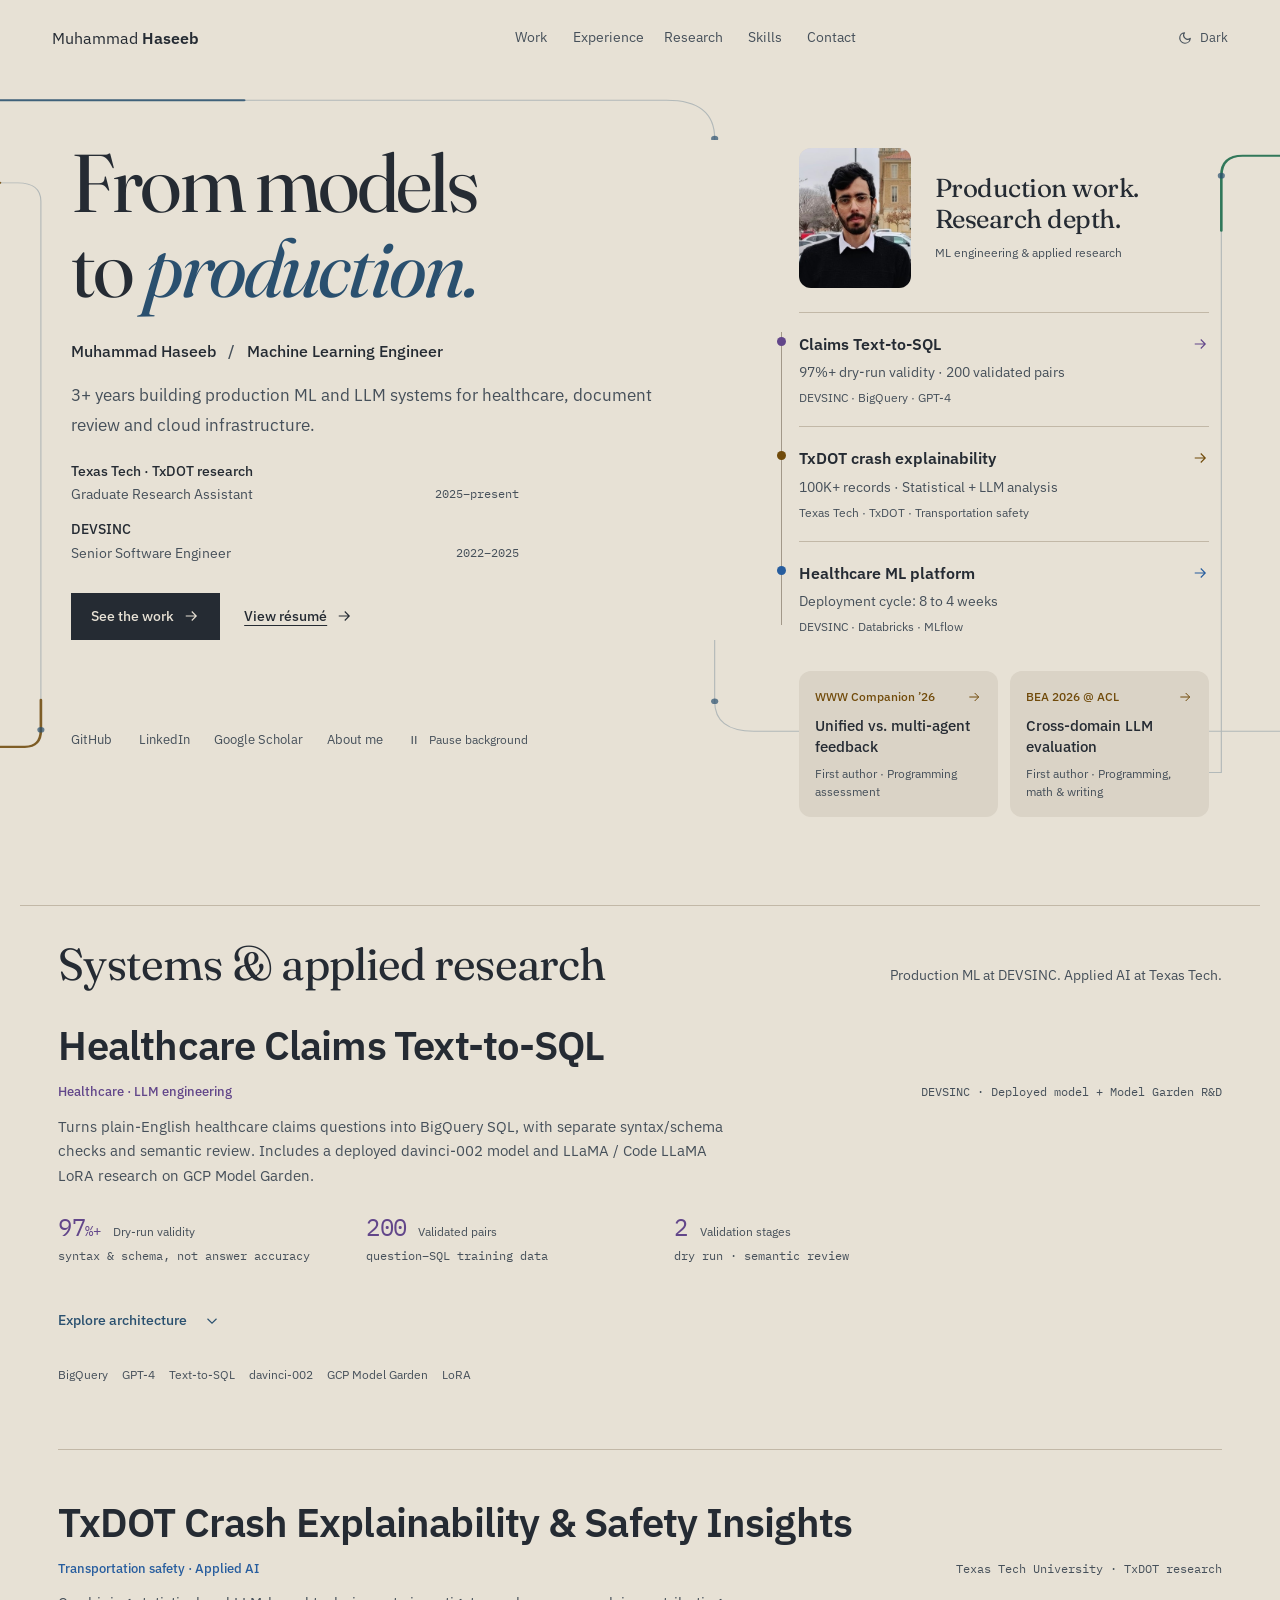
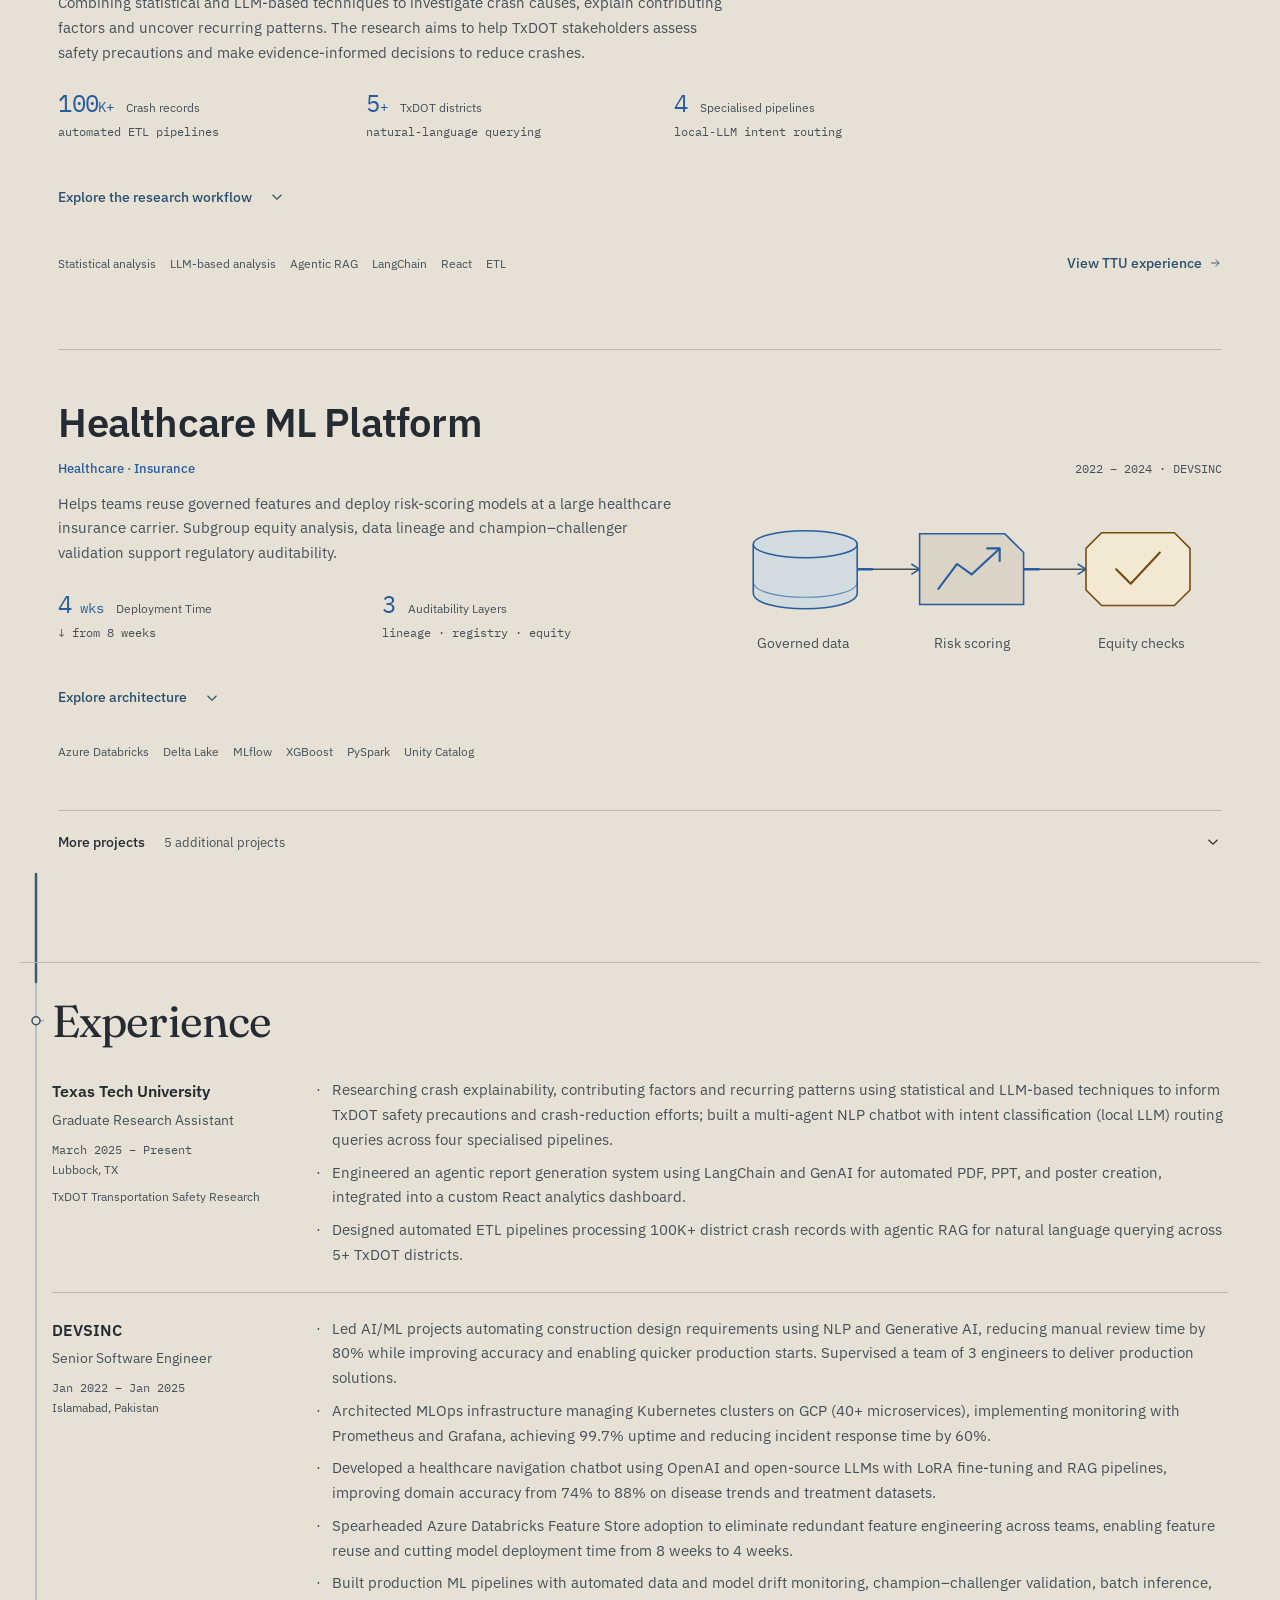
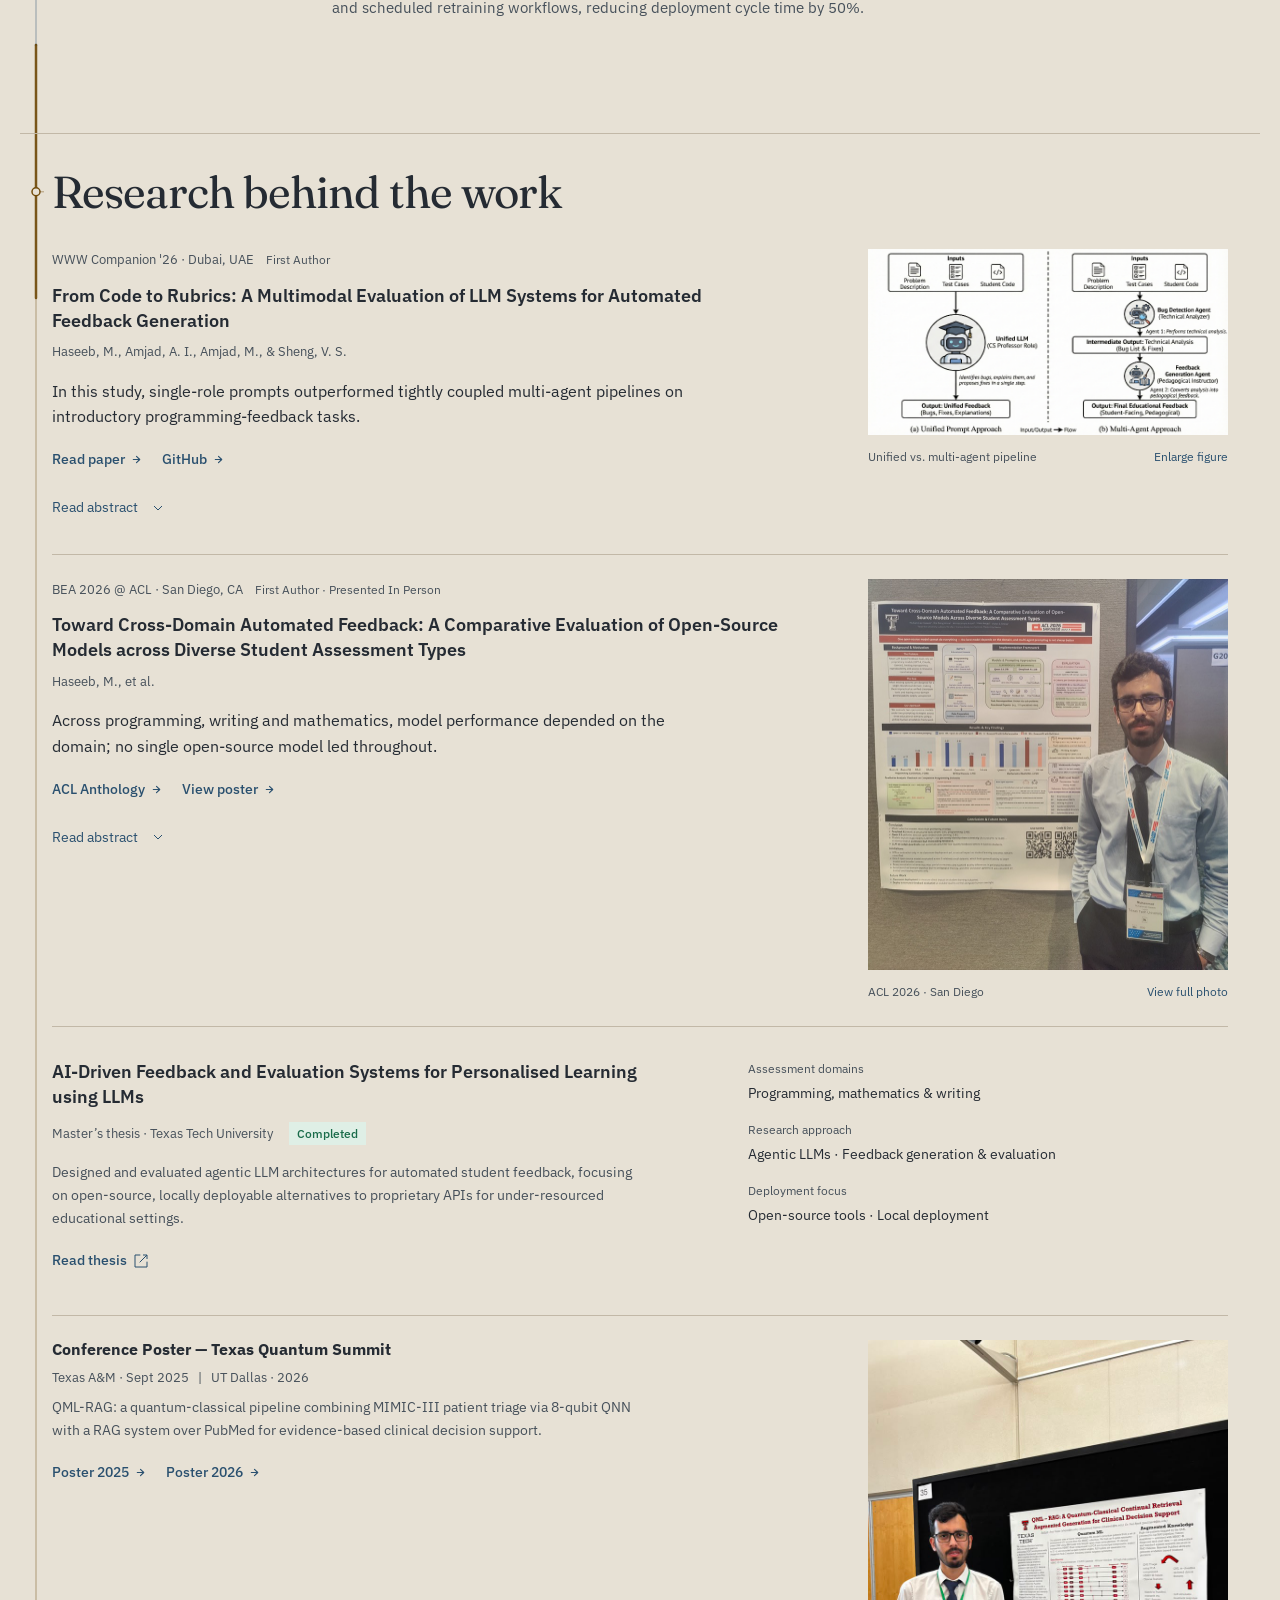
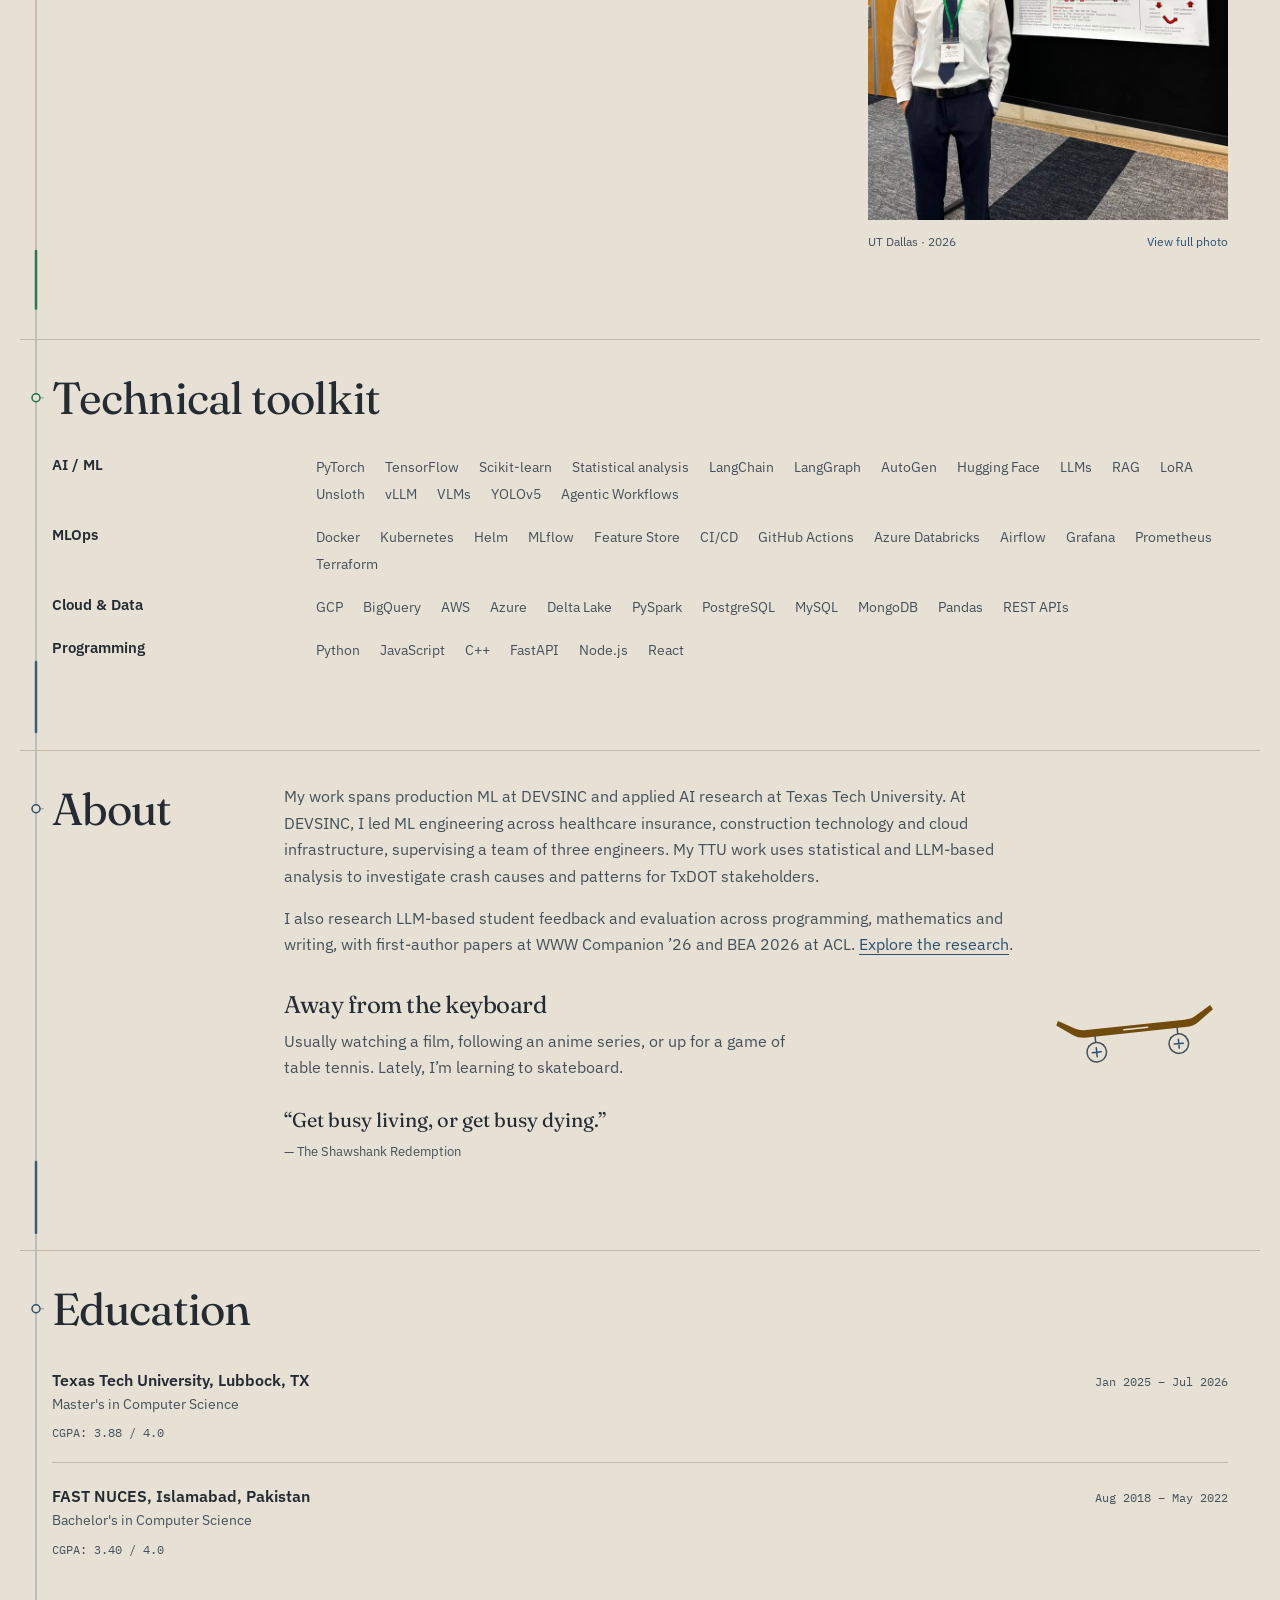
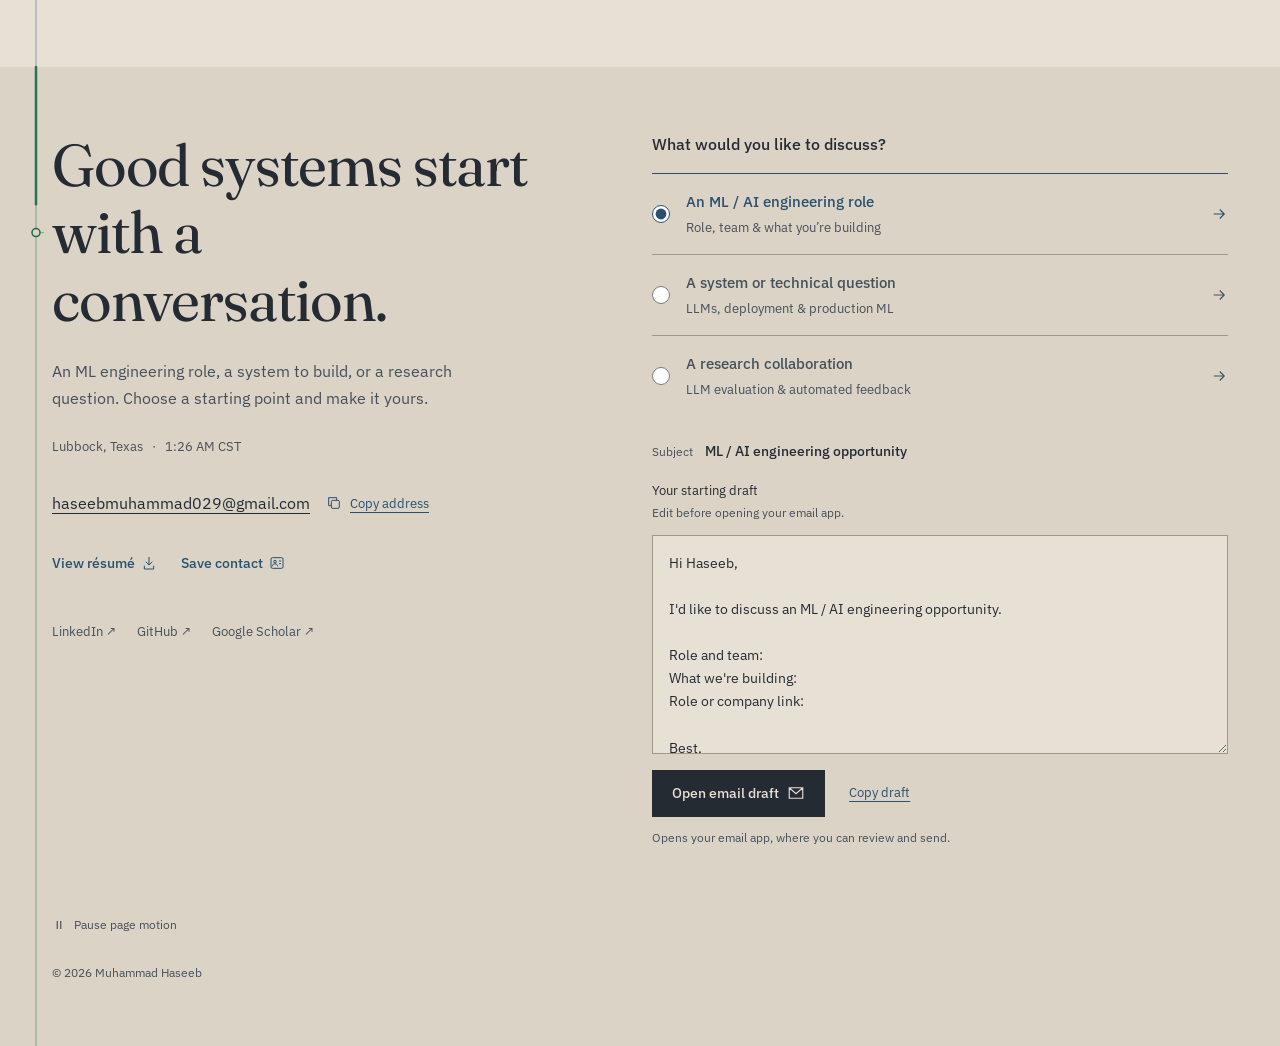
==== commit 56f0b0ba: "Changed format" ====
--- a/index.html
+++ b/index.html
@@ -21,7 +21,10 @@
 <header class="site-nav">
   <div class="w nav-inner">
     <a href="#" class="nav-logo">Muhammad <strong>Haseeb</strong></a>
-    <nav class="nav-links" aria-label="Main navigation">
+    <button class="nav-toggle" id="navToggle" type="button" aria-label="Open navigation" aria-expanded="false" aria-controls="mainNav" hidden>
+      <svg width="20" height="20" viewBox="0 0 24 24" fill="none" stroke="currentColor" stroke-width="1.5" stroke-linecap="round" aria-hidden="true"><path class="nav-menu-icon" d="M4 6h16M4 12h16M4 18h16"/><path class="nav-close-icon" d="m6 6 12 12M18 6 6 18"/></svg>
+    </button>
+    <nav class="nav-links" id="mainNav" aria-label="Main navigation">
       <a href="#work">Work</a>
       <a href="#experience">Experience</a>
       <a href="#research">Research</a>
@@ -64,8 +67,11 @@
     <div class="hero-text">
       <h1 id="intro-title"><span class="hero-title-line">From models</span><span class="hero-title-line">to <em>production.</em></span></h1>
       <p class="hero-role">Muhammad Haseeb <span aria-hidden="true">/</span> Machine Learning Engineer</p>
-      <p class="hero-sub">3+ years building production ML, NLP and agentic AI systems — from feature stores and Kubernetes services to fine-tuned LLMs and RAG pipelines.</p>
-      <p class="hero-bio">My background spans production ML at DEVSINC and applied AI research for TxDOT at Texas Tech University. <a href="#about">More about me</a></p>
+      <p class="hero-sub">3+ years building production ML and LLM systems for healthcare, document review and cloud infrastructure.</p>
+      <dl class="hero-career" aria-label="Experience at a glance">
+        <div><dt>Texas Tech · TxDOT research</dt><dd>Graduate Research Assistant <span>2025–present</span></dd></div>
+        <div><dt>DEVSINC</dt><dd>Senior Software Engineer <span>2022–2025</span></dd></div>
+      </dl>
       <div class="hero-cta">
         <a class="btn btn-primary" href="#work">See the work <svg width="18" height="18" viewBox="0 0 24 24" fill="none" stroke="currentColor" stroke-width="1.5" aria-hidden="true"><path d="M5 12h14m-6-6 6 6-6 6"/></svg></a>
         <a class="btn btn-resume" href="assets/resume.pdf" target="_blank" rel="noopener">View résumé <svg width="18" height="18" viewBox="0 0 24 24" fill="none" stroke="currentColor" stroke-width="1.5" aria-hidden="true"><path d="M5 12h14m-6-6 6 6-6 6"/></svg></a>
@@ -97,33 +103,29 @@
 
       <div class="hero-papers" aria-label="Selected research publications">
         <a class="hero-paper" href="#paper-www">
-          <span class="hero-paper-venue">WWW ’26 <svg width="16" height="16" viewBox="0 0 24 24" fill="none" stroke="currentColor" stroke-width="1.5" aria-hidden="true"><path d="M5 12h14m-6-6 6 6-6 6"/></svg></span>
+          <span class="hero-paper-venue">WWW Companion ’26 <svg width="16" height="16" viewBox="0 0 24 24" fill="none" stroke="currentColor" stroke-width="1.5" aria-hidden="true"><path d="M5 12h14m-6-6 6 6-6 6"/></svg></span>
           <strong>Unified vs. multi-agent feedback</strong>
-          <span>First author · Programming assessment</span>
+          <span>First author<span class="hero-paper-detail"> · Programming assessment</span></span>
         </a>
         <a class="hero-paper" href="#paper-bea">
           <span class="hero-paper-venue">BEA 2026 @ ACL <svg width="16" height="16" viewBox="0 0 24 24" fill="none" stroke="currentColor" stroke-width="1.5" aria-hidden="true"><path d="M5 12h14m-6-6 6 6-6 6"/></svg></span>
           <strong>Cross-domain LLM evaluation</strong>
-          <span>First author · Programming, math &amp; writing</span>
+          <span>First author<span class="hero-paper-detail"> · Programming, math &amp; writing</span></span>
         </a>
       </div>
     </aside>
     <div class="hero-credentials">
-      <p class="hero-research">First-author research at <a href="#research">WWW ’26 and BEA 2026 @ ACL</a>.</p>
-      <div class="hero-socials" aria-label="Professional profiles">
+      <div class="hero-socials" aria-label="Profiles and background">
         <a href="https://github.com/haseeb2001" target="_blank" rel="noopener">GitHub</a>
         <a href="https://www.linkedin.com/in/muhammad-haseeb04" target="_blank" rel="noopener">LinkedIn</a>
         <a href="https://scholar.google.com/citations?view_op=list_works&amp;hl=en&amp;user=Ri3UeNwAAAAJ" target="_blank" rel="noopener">Google Scholar</a>
+        <a href="#about">About me</a>
         <button class="motion-toggle" id="motionToggle" data-motion-control type="button" aria-pressed="true" aria-label="Pause background animation">
           <svg width="14" height="14" viewBox="0 0 24 24" fill="none" stroke="currentColor" stroke-width="2" aria-hidden="true"><path d="M9 5v14M15 5v14"/></svg>
           <span>Pause background</span>
         </button>
       </div>
     </div>
-  </div>
-  <div class="w hero-focus" aria-label="Core engineering focus">
-    <span>LLMs &amp; agentic systems</span><span>Production ML platforms</span><span>Cloud infrastructure &amp; MLOps</span>
-    <a href="#skills">Explore the toolkit <svg width="18" height="18" viewBox="0 0 24 24" fill="none" stroke="currentColor" stroke-width="1.5" aria-hidden="true"><path d="M5 12h14m-6-6 6 6-6 6"/></svg></a>
   </div>
 </section>
 
@@ -144,7 +146,7 @@
           <span class="cs-domain">Healthcare · LLM engineering</span>
           <span class="cs-year">DEVSINC · Deployed model + Model Garden R&amp;D</span>
         </div>
-        <p class="cs-desc">Schema-grounded GPT-4 prompting turns claims questions into BigQuery SQL. Separate dry-run and semantic checks feed a validated training dataset for fine-tuning, with a deployed davinci-002 model and LLaMA / Code LLaMA LoRA experiments on GCP Model Garden.</p>
+        <p class="cs-desc">Turns plain-English healthcare claims questions into BigQuery SQL, with separate syntax/schema checks and semantic review. Includes a deployed davinci-002 model and LLaMA / Code LLaMA LoRA research on GCP Model Garden.</p>
         <div class="cs-metrics">
           <div class="cs-metric"><span class="cs-mnum">97<small>%+</small></span><span class="cs-mlbl">Dry-run validity</span><span class="cs-mchg">syntax &amp; schema, not answer accuracy</span></div>
           <div class="cs-metric"><span class="cs-mnum">200</span><span class="cs-mlbl">Validated pairs</span><span class="cs-mchg">question–SQL training data</span></div>
@@ -238,18 +240,13 @@
         <div class="cs-summary-visual">
           <div class="cs-summary-copy">
         <p class="cs-desc">
-          Unified feature store and ML pipeline infrastructure serving risk-scoring models across a large healthcare insurance carrier — with subgroup equity analysis, Unity Catalog data lineage, and champion–challenger validation built in for regulatory auditability.
+          Helps teams reuse governed features and deploy risk-scoring models at a large healthcare insurance carrier. Subgroup equity analysis, data lineage and champion–challenger validation support regulatory auditability.
         </p>
-        <div class="cs-metrics">
+        <div class="cs-metrics cs-metrics-health">
           <div class="cs-metric">
             <span class="cs-mnum">4<small> wks</small></span>
             <span class="cs-mlbl">Deployment Time</span>
             <span class="cs-mchg">↓ from 8 weeks</span>
-          </div>
-          <div class="cs-metric">
-            <span class="cs-mnum cs-mnum-g">50<small>%</small></span>
-            <span class="cs-mlbl">Faster Cycle Time</span>
-            <span class="cs-mchg">pipeline deployment</span>
           </div>
           <div class="cs-metric">
             <span class="cs-mnum">3</span>
@@ -727,16 +724,36 @@
       <h2 class="sec-title">About</h2>
     </div>
     <div class="about-body">
-    <p class="about-text">
-      I build conversational AI with intent recognition and multi-agent orchestration, RAG pipelines,
-      LoRA fine-tuned models, and MLOps infrastructure serving 40+ microservices at 99.7% uptime.
-      At DEVSINC I led ML engineering across healthcare insurance, construction-tech, and cloud DevOps
-      engagements — including an Azure Databricks feature store adoption that cut model deployment
-      time in half, and a GCP Kubernetes platform that became the backbone for a large client's
-      production ML workloads. At Texas Tech University, my TxDOT work combines statistical and LLM-based
-      analysis of crash causes and patterns to support stakeholder safety decisions. I also research AI-driven feedback and evaluation systems for personalised learning using LLMs across
-      programming, math, and writing domains — with two papers accepted at top-tier venues.
-    </p>
+    <p class="about-text">My work spans production ML at DEVSINC and applied AI research at Texas Tech University.
+      At DEVSINC, I led ML engineering across healthcare insurance, construction technology and cloud infrastructure,
+      supervising a team of three engineers. My TTU work uses statistical and LLM-based analysis to investigate
+      crash causes and patterns for TxDOT stakeholders.</p>
+    <p class="about-text">I also research LLM-based student feedback and evaluation across programming, mathematics
+      and writing, with first-author papers at WWW Companion ’26 and BEA 2026 at ACL.
+      <a href="#research">Explore the research</a>.</p>
+    <div class="about-personal">
+      <div class="about-personal-copy">
+        <h3>Away from the keyboard</h3>
+        <p>Usually watching a film, following an anime series, or up for a game of table tennis.
+          Lately, I’m learning to skateboard.</p>
+      </div>
+      <svg class="about-skateboard" viewBox="0 0 240 120" aria-hidden="true" focusable="false">
+        <g class="skate-board">
+          <path class="skate-deck" d="M18 36 40 49 Q45 52 54 52 H186 Q195 52 200 49 L222 36 L225 42 204 57 Q197 62 186 62 H54 Q43 62 36 57 L15 42Z"/>
+          <g class="skate-trucks">
+            <path d="M65 62V74M175 62V74M55 74H75M165 74H185"/>
+            <circle cx="65" cy="83" r="13"/><circle cx="175" cy="83" r="13"/>
+          </g>
+          <g class="skate-wheel skate-wheel-front">
+            <path d="M59 83H71M65 77V89"/>
+          </g>
+          <g class="skate-wheel skate-wheel-rear">
+            <path d="M169 83H181M175 77V89"/>
+          </g>
+          <path class="skate-deck-mark" d="M104 57H136"/>
+        </g>
+      </svg>
+    </div>
     <figure class="about-quote">
       <blockquote><p>“Get busy living, or get busy dying.”</p></blockquote>
       <figcaption>— <cite>The Shawshank Redemption</cite></figcaption>
--- a/style.css
+++ b/style.css
@@ -66,13 +66,18 @@
 .skip-link { position: fixed; top: -100px; left: 16px; z-index: 1000; padding: 12px 20px; background: var(--bg-e); }
 .skip-link:focus { top: 12px; }
 
-/* Navigation stays compact; its second row scrolls on narrow screens. */
+/* Direct links on larger screens; a native button reveals phone navigation. */
 .site-nav { position: sticky; top: 0; z-index: 100; background: var(--bg); }
 .nav-inner { max-width: 1440px; display: flex; align-items: center; justify-content: space-between; gap: 24px; min-height: 76px; }
 .nav-logo { color: var(--fg); font: 400 1rem/1.3 var(--fb); text-decoration: none; white-space: nowrap; }
 .nav-logo strong { font-weight: 600; }
 .nav-links { display: flex; gap: 20px; }
-.nav-links a { display: inline-flex; align-items: center; justify-content: center; min-width: 44px; min-height: 44px; padding-block: 12px; color: var(--fg-m); font-size: .875rem; text-decoration: none; }
+.nav-links a { display: inline-flex; flex-shrink: 0; align-items: center; justify-content: center; min-width: 44px; min-height: 44px; padding-block: 12px; color: var(--fg-m); font-size: .875rem; text-decoration: none; }
+.nav-toggle { display: none; width: 44px; height: 44px; padding: 12px; border: 0; background: none; color: var(--fg-m); }
+.nav-toggle:is(:hover, :focus-visible) { color: var(--accent); }
+.nav-close-icon { display: none; }
+.nav-open .nav-menu-icon { display: none; }
+.nav-open .nav-close-icon { display: initial; }
 .nav-links a:is(:hover, :focus-visible), .nav-links a[aria-current="location"] { color: var(--accent); text-decoration: underline; text-decoration-thickness: 2px; }
 .theme-btn { display: inline-flex; align-items: center; gap: 8px; min-height: 44px; padding: 8px 0 8px 12px; background: none; border: 0; color: var(--fg-m); font-size: .8125rem; }
 .theme-btn:is(:hover, :focus-visible) { color: var(--accent); }
@@ -89,9 +94,11 @@
 .hero-role > span { margin-inline: 8px; color: var(--fg-sub); }
 .hero-sub { margin-top: 16px; max-width: 60ch; color: var(--fg-m); font-size: 1.0625rem; line-height: 1.75; }
 .hero-cta { display: flex; flex-wrap: wrap; gap: 12px 24px; margin-top: 28px; }
-.hero-research { margin-top: 0; color: var(--fg-m); font-size: .875rem; }
-.hero-research a { color: var(--fg); }
-.hero-socials { display: flex; flex-wrap: wrap; align-items: center; gap: 8px 24px; margin-top: 14px; }
+.hero-career { display: grid; gap: 12px; margin-top: 20px; max-width: 56ch; font-size: .875rem; }
+.hero-career dt { font-weight: 500; color: var(--fg); }
+.hero-career dd { display: flex; flex-wrap: wrap; gap: 2px 16px; justify-content: space-between; color: var(--fg-m); }
+.hero-career dd span { color: var(--fg-sub); font: 400 .75rem/1.9 var(--fm); }
+.hero-socials { display: flex; flex-wrap: wrap; align-items: center; gap: 8px 24px; }
 .hero-socials a { color: var(--fg-sub); font-size: .8125rem; text-decoration: none; display: inline-flex; align-items: center; min-width: 44px; min-height: 44px; padding-block: 8px; }
 .hero-socials a:is(:hover, :focus-visible) { color: var(--accent); text-decoration: underline; }
 .hero-evidence { position: relative; background: var(--bg); grid-column: 2; grid-row: 1 / span 2; min-width: 0; padding-top: 8px; }
@@ -112,10 +119,6 @@
 .hero-project:is(:hover, :focus-visible) .hero-project-title svg { transform: translateX(4px); }
 .hero-project-impact { font-size: .875rem; color: var(--fg-m); }
 .hero-project-stack { font-size: .75rem; color: var(--fg-sub); }
-.hero-focus { position: relative; display: flex; align-items: center; flex-wrap: wrap; gap: 12px 32px; margin-top: 48px; padding-block: 22px; }
-.hero-focus::before { content: ""; position: absolute; inset: 0 0 auto; height: 1px; background: var(--border-s); }
-.hero-focus > span { font-size: .8125rem; color: var(--fg-m); }
-.hero-focus > a { display: inline-flex; align-items: center; gap: 8px; margin-left: auto; font-size: .8125rem; text-decoration: none; min-height: 36px; }
 
 .btn { display: inline-flex; align-items: center; justify-content: center; gap: 8px; min-height: 44px; padding: 8px 0; color: var(--fg); background: none; border: 0; font-size: .875rem; font-weight: 500; text-decoration: underline; }
 .btn svg { flex-shrink: 0; }
@@ -131,7 +134,43 @@
 .sec-title { font: 400 clamp(2rem, 3.5vw, 3rem)/1.15 var(--fh); letter-spacing: -.02em; }
 .section-note { font-size: .875rem; color: var(--fg-m); }
 .about-text { max-width: 74ch; color: var(--fg-m); }
+.about-text + .about-text { margin-top: 16px; }
 .about-body { min-width: 0; }
+.about-personal { display: grid; grid-template-columns: minmax(0, 1fr) 180px; align-items: center; gap: 24px; margin-top: 32px; }
+.about-personal h3 { margin-bottom: 8px; font: 400 1.5rem/1.25 var(--fh); letter-spacing: -.02em; }
+.about-personal p { max-width: 52ch; color: var(--fg-m); }
+.about-skateboard { display: block; width: 180px; height: 90px; overflow: visible; }
+.skate-board { transform-origin: 65px 83px; transform: rotate(-6deg); }
+.skate-deck { fill: var(--amber); }
+.skate-trucks { fill: var(--bg); stroke: var(--fg-sub); stroke-width: 2; stroke-linecap: round; }
+.skate-wheel { fill: none; stroke: var(--accent); stroke-width: 2; stroke-linecap: round; }
+.skate-wheel-front { transform-origin: 65px 83px; }
+.skate-wheel-rear { transform-origin: 175px 83px; }
+.skate-deck-mark { fill: none; stroke: var(--bg); stroke-width: 2; stroke-linecap: round; }
+@keyframes skate-roll {
+  0%, 12%, 68%, 100% { transform: translate(0, 0) rotate(-6deg); }
+  22% { transform: translate(-8px, 0) rotate(0deg); }
+  34% { transform: translate(10px, 0) rotate(0deg); }
+  42% { transform: translate(14px, -1px) rotate(-12deg); }
+  50% { transform: translate(18px, 0) rotate(0deg); }
+  54% { transform: translate(16px, 1px) rotate(2deg); }
+}
+@keyframes skate-wheel-roll {
+  0%, 12%, 68%, 100% { transform: rotate(0deg); }
+  22% { transform: rotate(-35deg); }
+  34% { transform: rotate(80deg); }
+  42% { transform: rotate(100deg); }
+  50%, 54% { transform: rotate(140deg); }
+}
+@media (prefers-reduced-motion: no-preference) {
+  .skate-board { animation: skate-roll 6.4s cubic-bezier(.4, 0, .2, 1) infinite paused; }
+  .skate-wheel { animation: skate-wheel-roll 6.4s cubic-bezier(.4, 0, .2, 1) infinite paused; }
+  #about[data-motion="running"] :is(.skate-board, .skate-wheel) { animation-play-state: running; }
+}
+@media (max-width: 600px) {
+  .about-personal { grid-template-columns: minmax(0, 1fr); gap: 8px; }
+  .about-skateboard { width: 144px; height: 72px; justify-self: end; }
+}
 .about-quote { margin-top: 24px; }
 .about-quote blockquote { font: 400 1.25rem/1.5 var(--fh); color: var(--fg); }
 .about-quote figcaption { margin-top: 6px; font-size: .8125rem; color: var(--fg-sub); }
@@ -176,6 +215,7 @@
 .cs-arch-expand { display: inline-flex; align-items: center; gap: 8px; margin-top: 8px; padding: 10px 0; min-height: 44px; background: transparent; color: var(--accent); border: 0; font-size: .875rem; }
 .cs-arch-expand:is(:hover, :focus-visible) { text-decoration: underline; text-underline-offset: 4px; }
 .cs-metrics { grid-column: 1 / -1; display: grid; grid-template-columns: repeat(3, minmax(0, 1fr)); padding-block: 0 32px; gap: 24px; max-width: 900px; }
+.cs-metrics.cs-metrics-health { grid-template-columns: repeat(2, minmax(0, 1fr)); }
 .cs-metric { display: grid; grid-template-columns: auto 1fr; gap: 4px 12px; align-items: baseline; }
 .cs-mnum { color: var(--project-accent); font: 400 1.5rem/1.2 var(--fm); font-variant-numeric: tabular-nums; letter-spacing: -.03em; }
 .cs-mnum small { font-size: .875rem; font-weight: 400; letter-spacing: 0; }
@@ -309,8 +349,17 @@
 @media (max-width: 680px) {
   :root { --section-space: 40px; }
   .w { padding-inline: 20px; }
-  .nav-links { gap: 12px; }
-  .nav-links a { font-size: .8125rem; }
+  .nav-inner { gap: 0 8px; padding-top: 0; }
+  .nav-logo { margin-right: auto; }
+  .nav-links { flex-wrap: wrap; gap: 0 20px; overflow: visible; padding-bottom: 8px; }
+  .nav-links a { font-size: .875rem; }
+  .nav-enhanced .nav-inner { display: grid; grid-template-columns: minmax(0, 1fr) 44px auto; grid-template-rows: 68px auto; min-height: 68px; }
+  .nav-enhanced.nav-open .nav-inner { max-height: 100dvh; overflow-y: auto; overscroll-behavior-y: contain; }
+  .nav-enhanced .nav-toggle { display: grid; place-items: center; }
+  .nav-enhanced .nav-links { grid-column: 1 / -1; display: grid; gap: 0; padding-block: 4px 12px; }
+  .nav-enhanced .nav-links a { justify-content: start; padding-inline: 8px; }
+  .nav-enhanced:not(.nav-open) .nav-links { display: none; }
+  html { scroll-padding-top: 92px; }
   .hero { padding-block: 32px 0; }
   #about > .w { display: block; }
   .sec-hd { margin-bottom: 24px; }
@@ -345,12 +394,10 @@
   from { opacity: .8; transform: translateY(10px); filter: blur(2px); }
   to { opacity: 1; transform: translateY(0); filter: blur(0); }
 }
-@keyframes hero-rule { from { transform: scaleX(.1); } to { transform: scaleX(1); } }
 @media (prefers-reduced-motion: no-preference) {
   .hero.is-animated .hero-title-line { animation: hero-settle .7s cubic-bezier(.16,1,.3,1) both; }
   .hero.is-animated .hero-title-line + .hero-title-line { animation-delay: .1s; }
   .hero.is-animated .hero-evidence { animation: hero-settle .8s cubic-bezier(.16,1,.3,1) both; }
-  .hero.is-animated .hero-focus::before { animation: hero-rule .8s cubic-bezier(.16,1,.3,1) both; transform-origin: left; }
 }
 @media (max-width: 1100px) and (min-width: 761px) {
   .hero-inner { grid-template-columns: minmax(0, 1fr) 340px; gap: 32px; }
@@ -368,8 +415,6 @@
   .hero-cta .btn { font-size: .8125rem; }
   .hero-evidence { grid-column: 1; grid-row: 2; padding-top: 0; }
   .hero-credentials { grid-column: 1; grid-row: 3; }
-  .hero-focus { margin-top: 32px; gap: 12px 20px; }
-  .hero-focus > a { margin-left: 0; }
   .hero-portrait { flex-basis: 80px; width: 80px; height: 100px; }
   .hero-profile { gap: 20px; }
   .hero-profile h2 { font-size: 1.5rem; }
@@ -385,8 +430,6 @@
 .circuit-trace { stroke: currentColor; stroke-width: 3; stroke-linecap: round; stroke-dasharray: 12 88; opacity: .85; }
 .circuit-trace-secondary { color: var(--green); }
 .circuit-trace-third { color: var(--amber); }
-.hero-bio { max-width: 62ch; margin-top: 16px; font-size: .875rem; line-height: 1.65; color: var(--fg-m); }
-.hero-bio a { color: var(--fg); white-space: nowrap; }
 .hero-papers { display: grid; grid-template-columns: repeat(2, minmax(0, 1fr)); gap: 12px; margin-top: 16px; }
 .hero-paper { display: flex; flex-direction: column; gap: 8px; padding: 16px; border-radius: 12px; background: var(--bg-s); color: var(--fg); text-decoration: none; }
 .hero-paper:is(:hover, :focus-visible) { background: var(--bg-e); }
@@ -394,6 +437,12 @@
 .hero-paper-venue svg { flex-shrink: 0; }
 .hero-paper strong { font-size: .9375rem; font-weight: 500; line-height: 1.4; }
 .hero-paper > span:last-child { color: var(--fg-sub); font-size: .75rem; line-height: 1.5; }
+@media (max-width: 760px) {
+  .hero-project { padding-block: 14px; }
+  .hero-papers { gap: 8px; margin-top: 12px; }
+  .hero-paper { gap: 6px; padding: 12px; }
+  .hero-paper strong, .hero-paper-detail { display: none; }
+}
 .paper-card { scroll-margin-top: 24px; }
 .motion-toggle { display: inline-flex; align-items: center; gap: 8px; min-height: 44px; padding: 8px 0; border: 0; background: none; color: var(--fg-sub); font-size: .75rem; }
 .motion-toggle:is(:hover, :focus-visible) { color: var(--accent); }
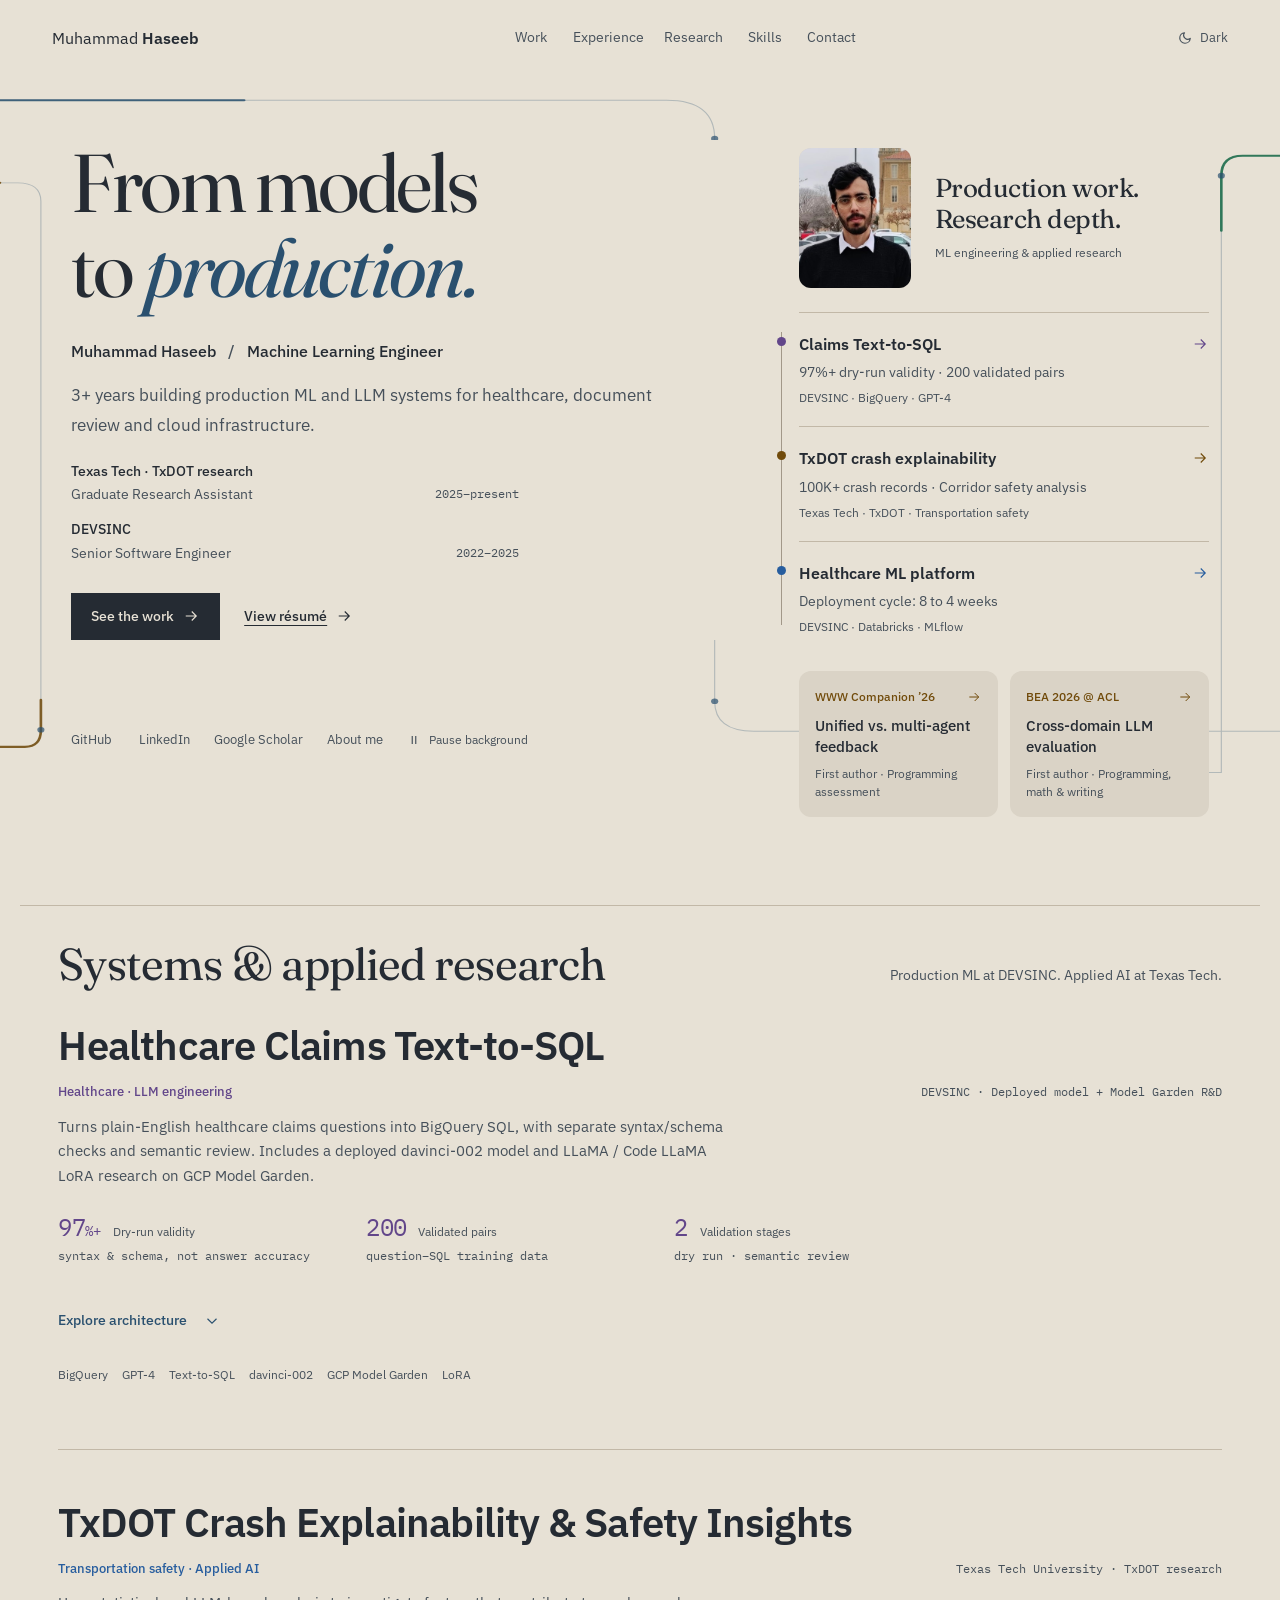
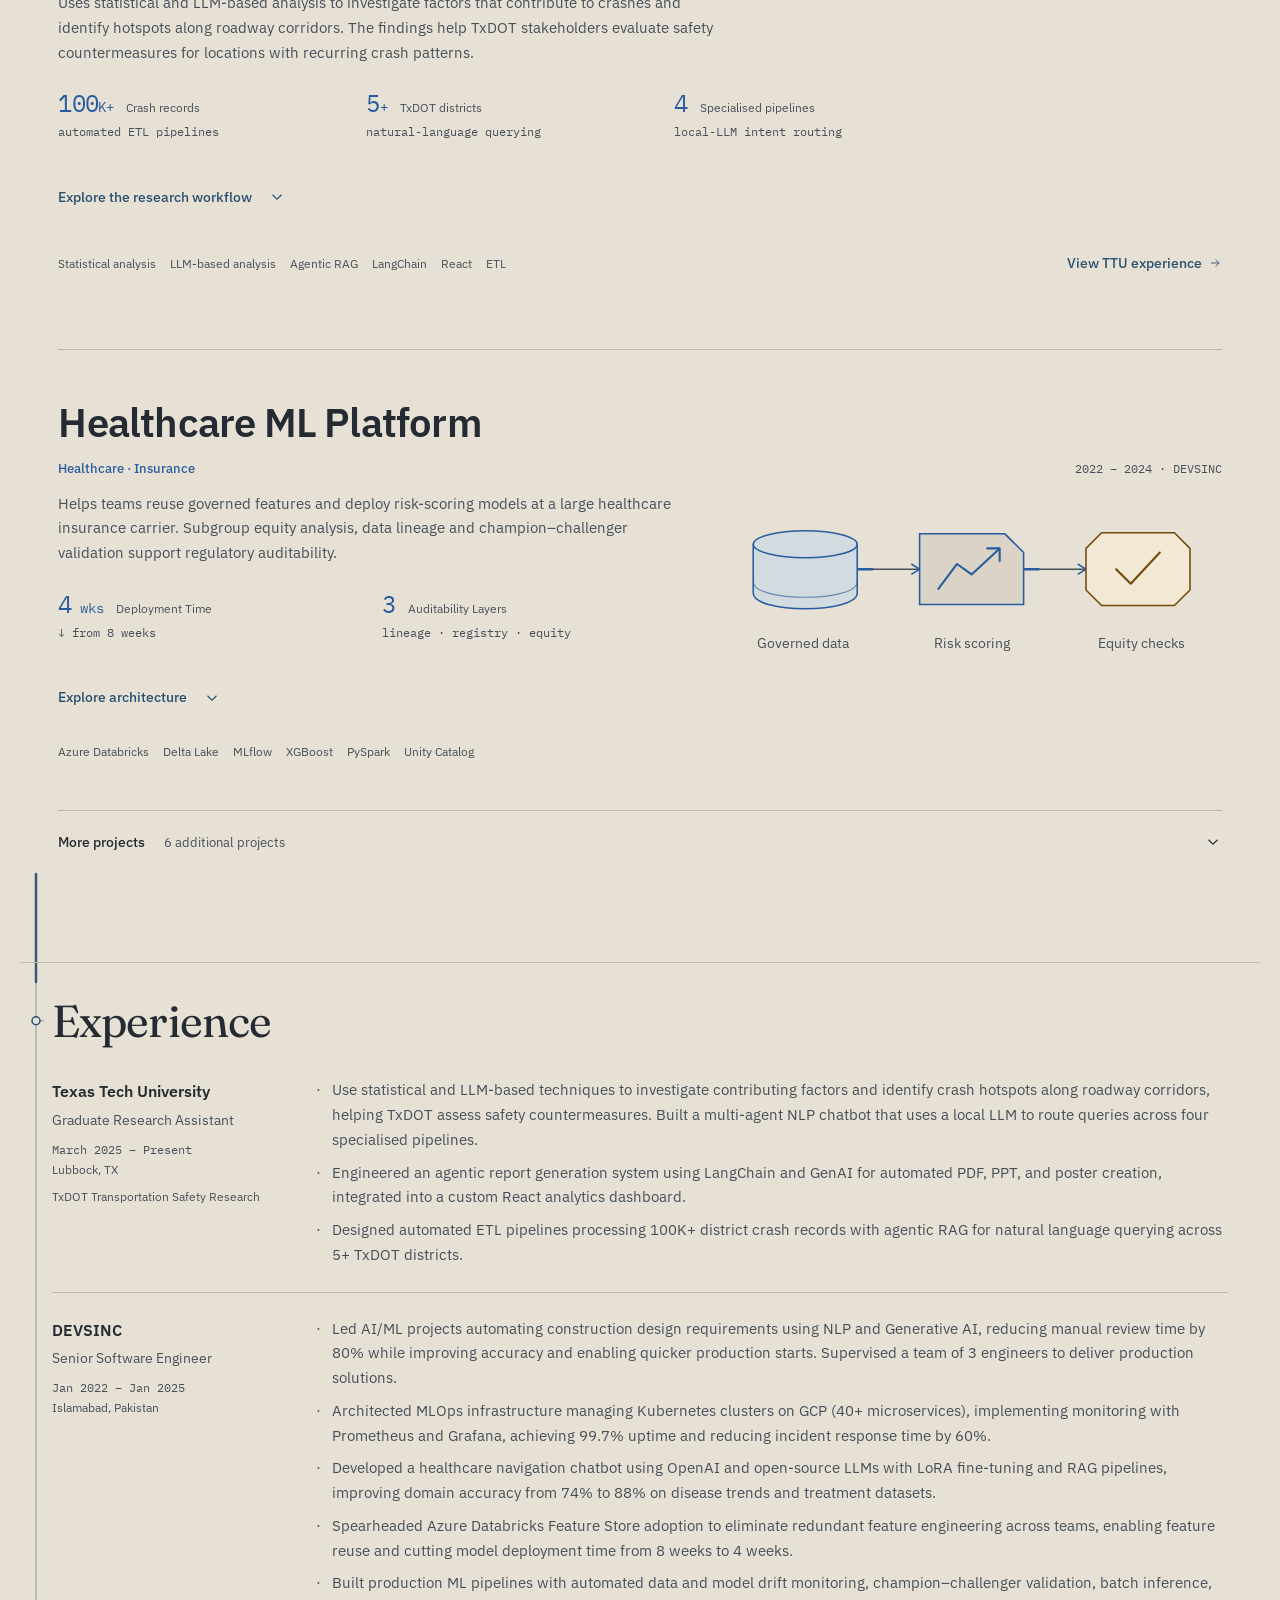
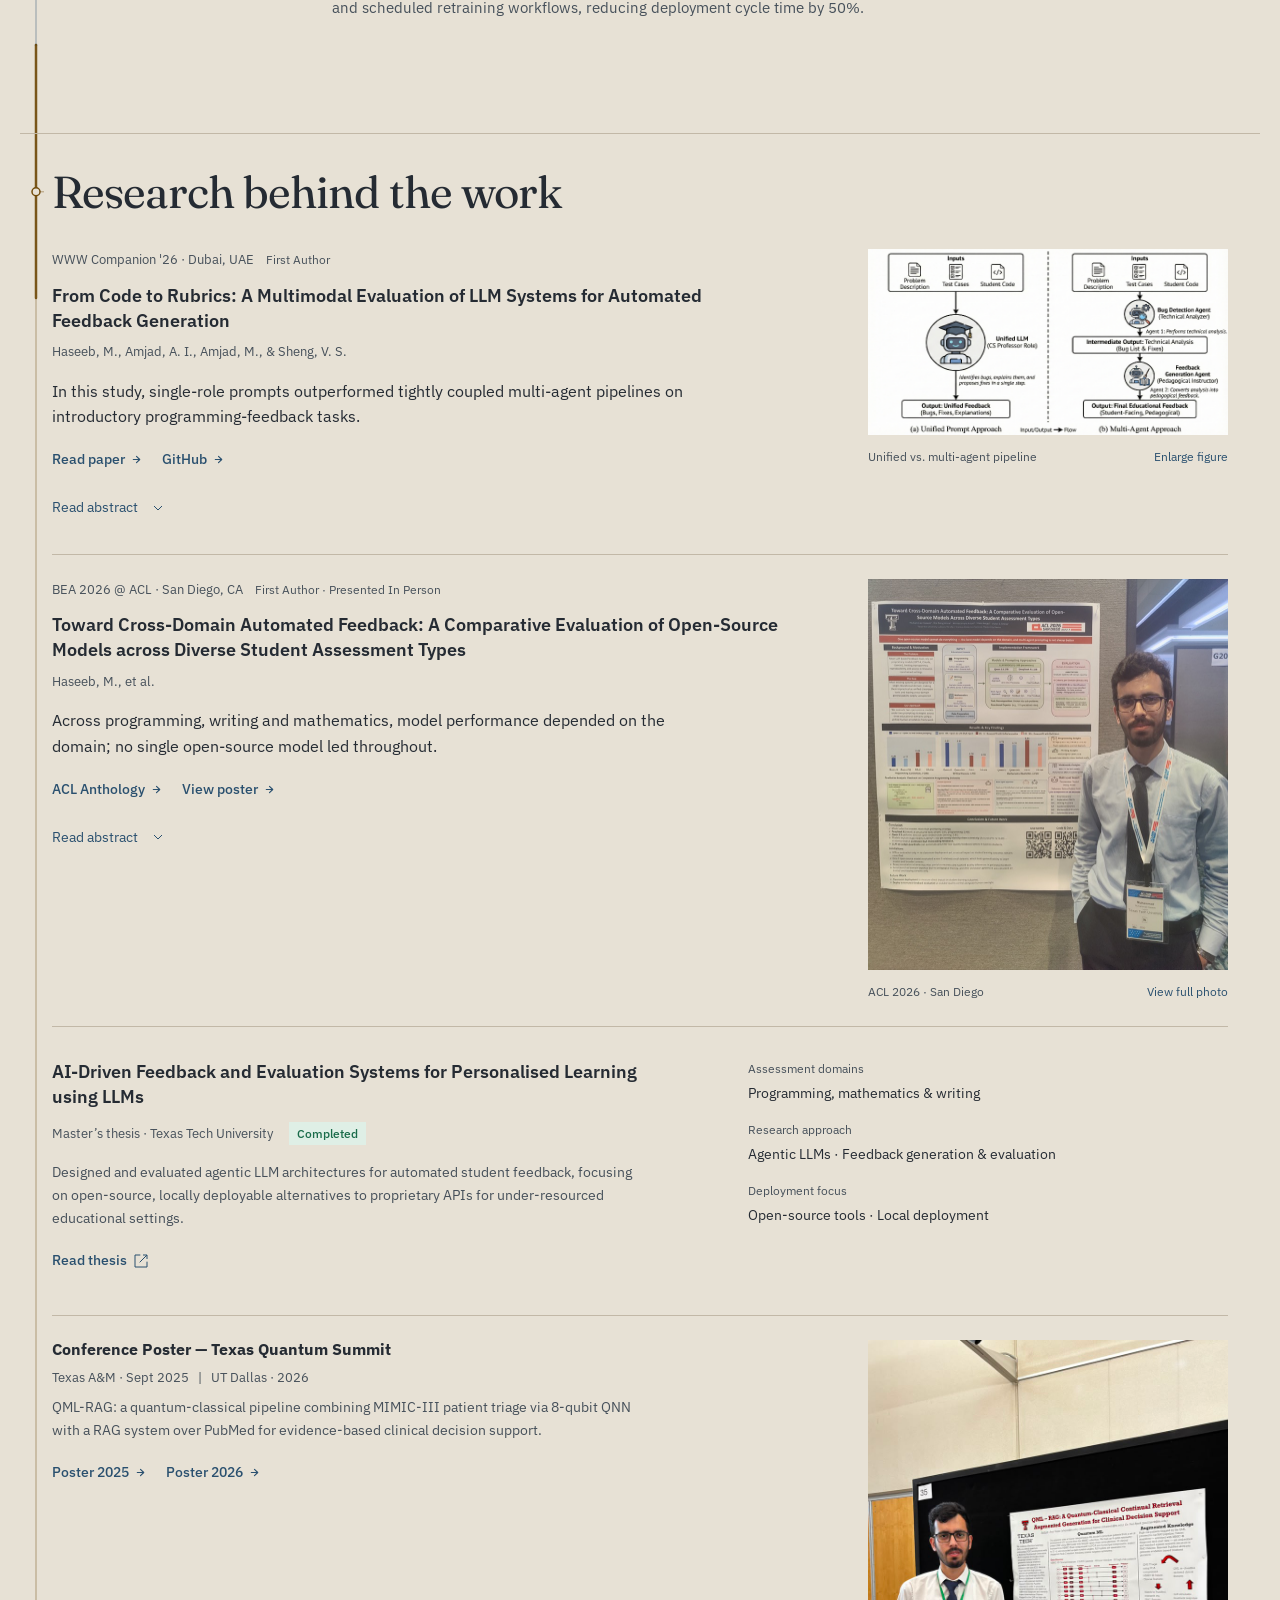
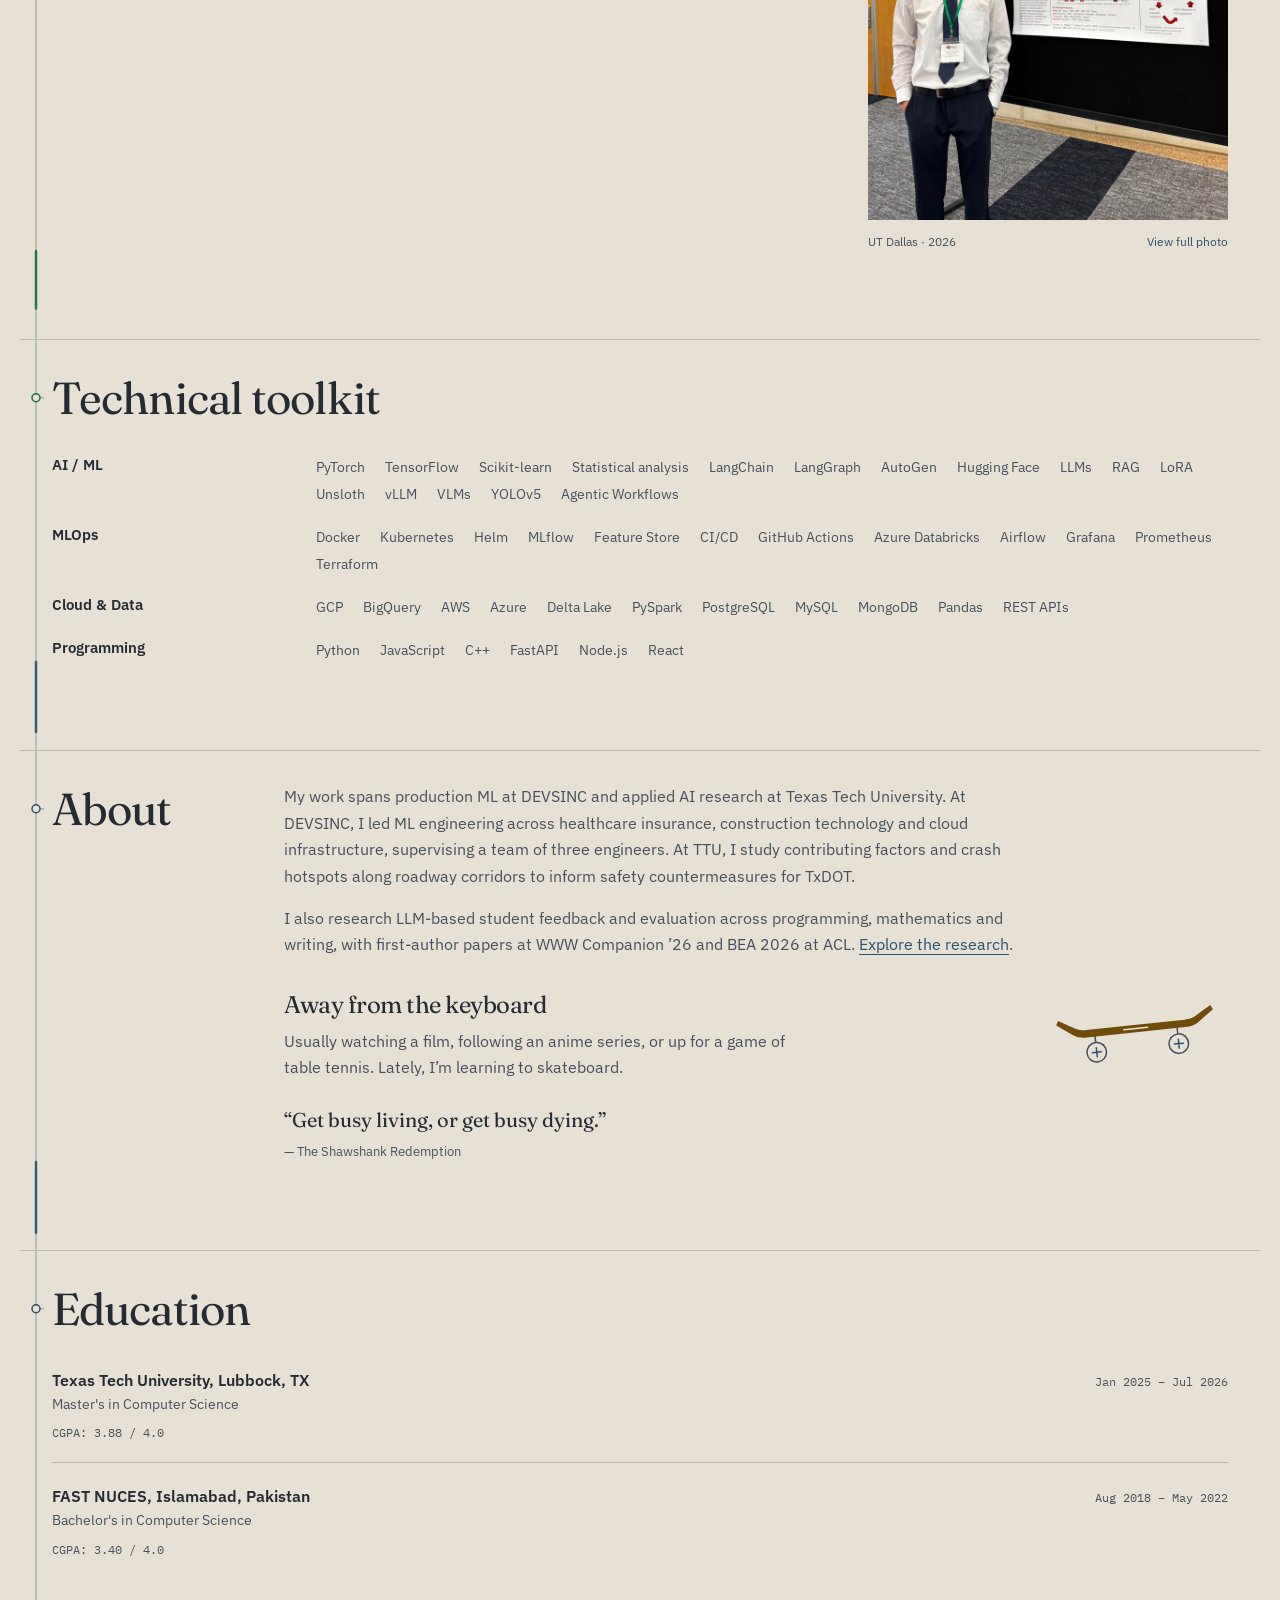
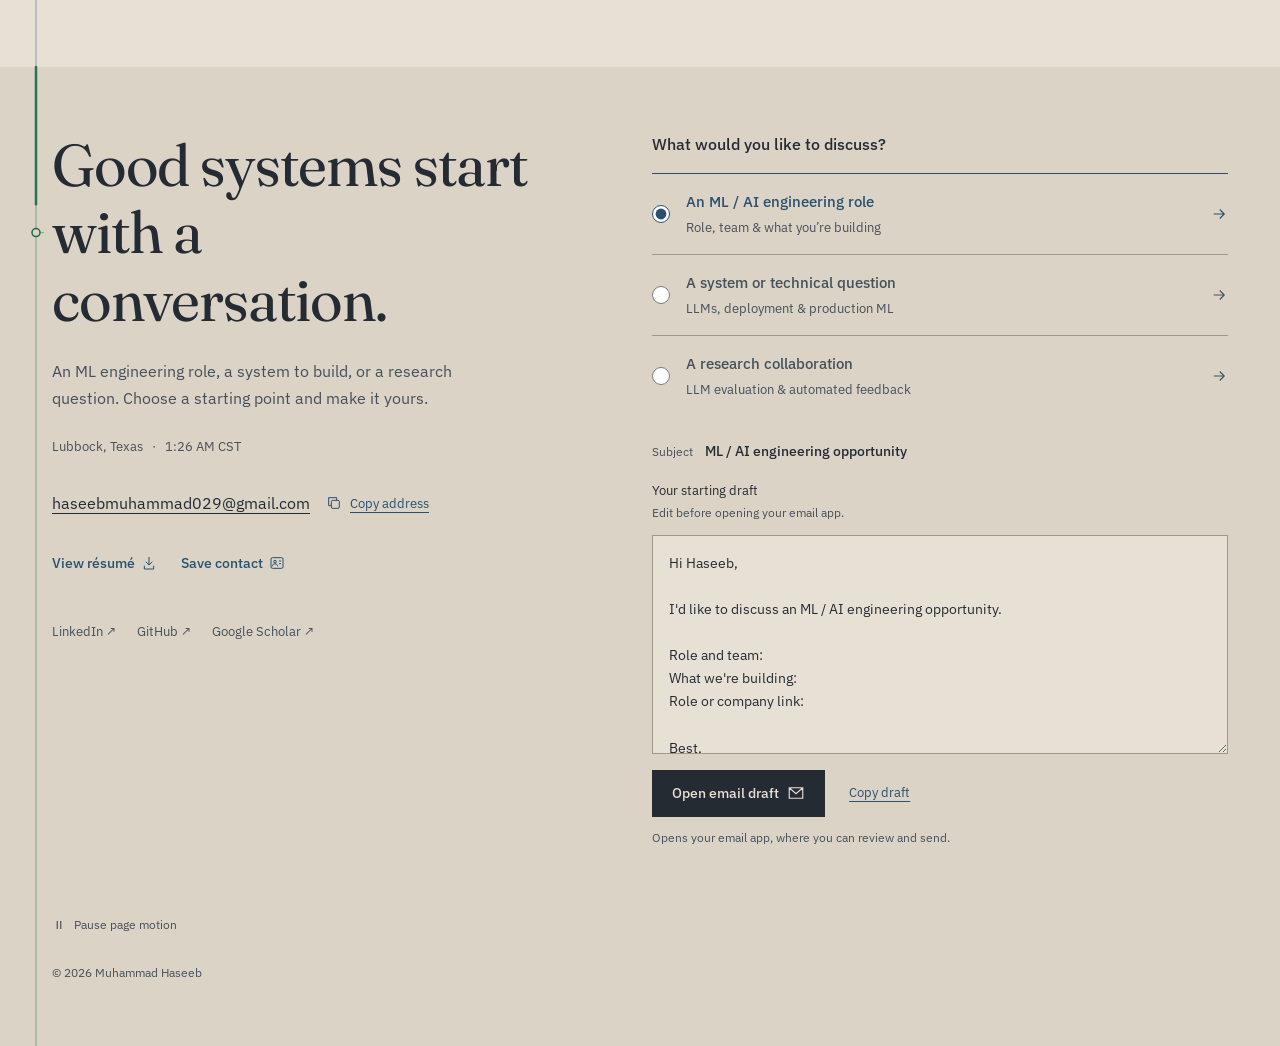
==== commit 520e0060: "Updated resume and projects" ====
--- a/index.html
+++ b/index.html
@@ -91,7 +91,7 @@
         </a>
         <a class="hero-project hero-project-ttu" href="#txdot-research">
           <span class="hero-project-title">TxDOT crash explainability <svg width="18" height="18" viewBox="0 0 24 24" fill="none" stroke="currentColor" stroke-width="1.5" aria-hidden="true"><path d="M5 12h14m-6-6 6 6-6 6"/></svg></span>
-          <span class="hero-project-impact">100K+ records · Statistical + LLM analysis</span>
+          <span class="hero-project-impact">100K+ crash records · Corridor safety analysis</span>
           <span class="hero-project-stack">Texas Tech · TxDOT · Transportation safety</span>
         </a>
         <a class="hero-project hero-project-health" href="#healthcare-platform">
@@ -178,11 +178,10 @@
         </div>
       </article>
 
-      <!-- TTU/TxDOT: content drawn from the existing Graduate Research Assistant entry. -->
       <article class="cs-card cs-card-ttu" id="txdot-research">
         <h3 class="cs-title">TxDOT Crash Explainability &amp; Safety Insights</h3>
         <div class="cs-meta"><span class="cs-domain">Transportation safety · Applied AI</span><span class="cs-year">Texas Tech University · TxDOT research</span></div>
-        <p class="cs-desc">Combining statistical and LLM-based techniques to investigate crash causes, explain contributing factors and uncover recurring patterns. The research aims to help TxDOT stakeholders assess safety precautions and make evidence-informed decisions to reduce crashes.</p>
+        <p class="cs-desc">Uses statistical and LLM-based analysis to investigate factors that contribute to crashes and identify hotspots along roadway corridors. The findings help TxDOT stakeholders evaluate safety countermeasures for locations with recurring crash patterns.</p>
         <div class="cs-metrics">
           <div class="cs-metric"><span class="cs-mnum">100<small>K+</small></span><span class="cs-mlbl">Crash records</span><span class="cs-mchg">automated ETL pipelines</span></div>
           <div class="cs-metric"><span class="cs-mnum">5<small>+</small></span><span class="cs-mlbl">TxDOT districts</span><span class="cs-mchg">natural-language querying</span></div>
@@ -192,7 +191,7 @@
           <summary><span>Explore the research workflow</span><svg width="18" height="18" viewBox="0 0 24 24" fill="none" stroke="currentColor" stroke-width="1.5" aria-hidden="true"><path d="m6 9 6 6 6-6"/></svg></summary>
           <div class="cs-arch-wrap">
             <div class="ttu-workflow">
-              <div class="ttu-strip" role="group" aria-label="Crash explainability, pattern analysis and safety decision support">
+              <div class="ttu-strip" role="group" aria-label="Crash explainability, corridor safety analysis and safety countermeasures">
                 <section class="ttu-capability"><div class="ttu-visual" aria-hidden="true"><svg viewBox="0 0 330 190" fill="none" aria-hidden="true">
                     <path class="ttu-sheet-back" d="M38 16h232v142M28 26h232v142"/>
                     <rect class="ttu-records" x="18" y="36" width="232" height="138" rx="8"/>
@@ -206,27 +205,27 @@
                     <path class="ttu-rule" d="M42 48h76m-76 46h76m-76 46h76M212 48h76m-76 46h76m-76 46h76"/>
                     <path class="ttu-route" d="M136 48h58M136 94h58M136 140h58"/>
                     <path class="ttu-emphasis" d="M42 64h44m-44 46h44m-44 46h44M212 64h44m-44 46h44m-44 46h44"/>
-                  </svg></div><h4>Find patterns</h4><p>Explore recurring patterns across district crash data to understand safety concerns.</p></section>
+                  </svg></div><h4>Identify corridor hotspots</h4><p>Analyze where crashes recur along roadway corridors and compare patterns across locations.</p></section>
                 <section class="ttu-capability"><div class="ttu-visual" aria-hidden="true"><svg viewBox="0 0 330 190" fill="none" aria-hidden="true">
                     <path class="ttu-document" d="M12 45h72l20 20v102H12Z"/>
                     <path class="ttu-document" d="M118 25h72l20 20v122h-92Z"/>
                     <path class="ttu-document" d="M224 45h72l20 20v102h-92Z"/>
                     <path class="ttu-fold" d="M84 45v20h20m86-40v20h20m86 0v20h20"/>
                     <path class="ttu-rule" d="M29 123h58m-58 16h41m58-16h58m-58 16h41m66-16h58m-58 16h41"/>
-                  </svg></div><h4>Inform precautions</h4><p>Make insights useful to TxDOT stakeholders assessing crash-prevention measures.</p></section>
+                  </svg></div><h4>Inform safety countermeasures</h4><p>Help TxDOT stakeholders assess which countermeasures address the risks observed at each location.</p></section>
               </div>
               <details class="ttu-read-more">
                 <summary><span>Read more about the research</span><svg width="18" height="18" viewBox="0 0 24 24" fill="none" stroke="currentColor" stroke-width="1.5" aria-hidden="true"><path d="m6 9 6 6 6-6"/></svg></summary>
                 <div class="ttu-research-notes">
                   <section><h5>Crash explainability &amp; contributing factors</h5><p>Use statistical and LLM-based techniques to investigate potential root causes and contributing factors. The emphasis is on making crash analysis interpretable and useful for transportation-safety stakeholders.</p></section>
-                  <section><h5>Patterns across district crash data</h5><p>Explore recurring crash patterns across district data to better understand safety concerns. Automated ETL supports 100K+ crash records; agentic RAG enables natural-language querying across 5+ TxDOT districts. A local LLM routes intent across four specialised pipelines.</p></section>
-                  <section><h5>Insights for safety decisions</h5><p>The goal is to help TxDOT stakeholders assess safety precautions and potential crash-prevention measures. LangChain and GenAI support PDF, presentation and poster generation in a React analytics dashboard, making analysis easier to communicate and review.</p></section>
+                  <section><h5>Corridor safety analysis and hotspot identification</h5><p>Examine recurring crash patterns along roadway corridors to identify hotspots and investigate contributing factors. Automated ETL processes 100K+ crash records, and agentic RAG supports natural-language queries across 5+ TxDOT districts. A local LLM routes queries across four specialised pipelines.</p></section>
+                  <section><h5>Evidence for safety countermeasures</h5><p>Use corridor and hotspot findings to help stakeholders consider safety countermeasures suited to the observed crash patterns. The React analytics dashboard uses LangChain and generative AI to package the analysis in PDFs, presentations and posters for review.</p></section>
                 </div>
               </details>
             </div>
           </div>
         </details>
-        <aside class="project-note" aria-labelledby="note-ttu"><h4 id="note-ttu">Explain the crash, inform prevention</h4><p>The research investigates why crashes occur, which patterns recur and what safety precautions TxDOT stakeholders could consider. Statistical and LLM-based analysis supports that work, with the aim of informing decisions that help reduce crashes.</p></aside>
+        <aside class="project-note" aria-labelledby="note-ttu"><h4 id="note-ttu">From hotspots to countermeasures</h4><p>A hotspot flags where to investigate. Examining the crash types and contributing factors at that location helps TxDOT assess which countermeasures fit the risk.</p></aside>
         <div class="cs-foot"><div class="cs-chips"><span class="chip">Statistical analysis</span><span class="chip">LLM-based analysis</span><span class="chip">Agentic RAG</span><span class="chip">LangChain</span><span class="chip">React</span><span class="chip">ETL</span></div><a class="link-inline" href="#ttu-experience">View TTU experience <svg width="14" height="14" viewBox="0 0 24 24" fill="none" stroke="currentColor" stroke-width="1.5" aria-hidden="true"><path d="M5 12h14m-6-6 6 6-6 6"/></svg></a></div>
       </article>
 
@@ -311,7 +310,7 @@
 
     </div><!-- /.work-cards -->
     <details class="more-work" id="more-projects">
-      <summary><span>More projects <span class="more-work-count">5 additional projects</span></span><svg width="18" height="18" viewBox="0 0 24 24" fill="none" stroke="currentColor" stroke-width="1.5" aria-hidden="true"><path d="m6 9 6 6 6-6"/></svg></summary>
+      <summary><span>More projects <span class="more-work-count">6 additional projects</span></span><svg width="18" height="18" viewBox="0 0 24 24" fill="none" stroke="currentColor" stroke-width="1.5" aria-hidden="true"><path d="m6 9 6 6 6-6"/></svg></summary>
       <div class="more-work-cards">
       <article class="cs-card cs-card-g" id="cloud-platform">
         <h3 class="cs-title">Cloud DevOps Platform</h3>
@@ -439,6 +438,83 @@
         </div>
       </article>
 
+      <article class="cs-card" id="document-semantic-matching">
+        <h3 class="cs-title">Clinical Trial Document Intelligence</h3>
+        <div class="cs-meta">
+          <span class="cs-domain">Clinical research · Document AI</span>
+        </div>
+        <p class="cs-desc">Contributed to a document intelligence system that organizes prior clinical trial material for reuse in protocol drafting. It ingests protocols and supporting documents, preserves their section structure, and maps varied descriptions of study activities to a shared vocabulary. The structured output supports finding relevant material by study topic and protocol section.</p>
+
+        <details class="project-details" id="details-document-semantic-matching">
+          <summary><span>Explore architecture</span><svg width="18" height="18" viewBox="0 0 24 24" fill="none" stroke="currentColor" stroke-width="1.5" aria-hidden="true"><path d="m6 9 6 6 6-6"/></svg></summary>
+          <div class="cs-arch-wrap">
+            <div class="arch-live arch-live-clinical-documents">
+              <iframe src="assets/clinical_document_architecture.html?preview=1" title="Animated clinical trial document intelligence architecture" loading="lazy"></iframe>
+            </div>
+            <details class="arch-text" open>
+              <summary>Read text version</summary>
+            <div class="arch-overview" role="group" aria-label="Clinical trial document intelligence architecture">
+              <div class="arch-phases">
+                <div class="arch-phase">
+                  <h4>Ingest and parse</h4>
+                  <ol class="arch-flow">
+                    <li class="arch-node"><strong>Document intake</strong><span>A file upload emits an event that starts processing. The orchestrator coordinates stage APIs and waits for asynchronous work to finish before advancing.</span></li>
+                    <li class="arch-node"><strong>Section extraction</strong><span>Extract the outline and use its page references to recover headings and subsections. Split the structured sections into passages that retain local context.</span></li>
+                  </ol>
+                  <svg class="arch-phase-arrow" width="24" height="24" viewBox="0 0 24 24" fill="none" stroke="currentColor" stroke-width="1.5" aria-hidden="true"><path d="M4 12h15m-6-6 6 6-6 6"/></svg>
+                </div>
+                <div class="arch-phase">
+                  <h4>Retrieve and select</h4>
+                  <ol class="arch-flow">
+                    <li class="arch-node"><strong>Semantic retrieval</strong><span>Embed passages and vocabulary entries, including synonyms. Use cosine similarity to rank candidates for each passage.</span></li>
+                    <li class="arch-node"><strong>Retrieval-augmented matching</strong><span>Prompt a language model with the passage and the retrieved shortlist. The model selects a concept from those candidates and the pipeline retains its relevant relationships.</span></li>
+                  </ol>
+                  <svg class="arch-phase-arrow" width="24" height="24" viewBox="0 0 24 24" fill="none" stroke="currentColor" stroke-width="1.5" aria-hidden="true"><path d="M4 12h15m-6-6 6 6-6 6"/></svg>
+                </div>
+                <div class="arch-phase">
+                  <h4>Reuse clinical knowledge</h4>
+                  <ol class="arch-flow">
+                    <li class="arch-node"><strong>Structured export</strong><span>Serialize selected concepts and relationships for downstream use in a knowledge graph.</span></li>
+                    <li class="arch-node"><strong>Protocol authoring</strong><span>Find relevant material from prior protocols by study topic and section. Normalized activity terms also support comparison with standard procedure-code descriptions.</span></li>
+                  </ol>
+                </div>
+              </div>
+            </div>
+            </details>
+            <button class="cs-arch-expand" onclick="openArchModal('assets/clinical_document_architecture.html','Clinical Trial Document Intelligence Architecture')" aria-label="Open full-size clinical trial document intelligence architecture"><svg width="16" height="16" viewBox="0 0 24 24" fill="none" stroke="currentColor" stroke-width="1.5" aria-hidden="true"><path d="M15 3h6v6M9 21H3v-6M21 3l-7 7M3 21l7-7"/></svg> Open full-size diagram</button>
+            <div class="clinical-engineering">
+              <section>
+                <h4>Parsing documents with mixed layouts</h4>
+                <p>The team compared direct text extraction, layout-aware parsers, and model-assisted parsing for long PDFs with tables, images, and inconsistent headings. Targeting the outline pages made it easier to attach subsections to the right parent. Searching a small window around each page reference accounted for merged pages and missed page breaks.</p>
+              </section>
+              <section>
+                <h4>Comparing embeddings and mapping vocabulary</h4>
+                <p>The project compared biomedical, clinical, and general-purpose encoders on short activity labels and full passage descriptions. Vocabulary labels and synonyms helped align different descriptions to a common concept. A related mapping workflow compared those normalized activities with standard procedure-code descriptions.</p>
+              </section>
+              <section>
+                <h4>Coordinating processing stages</h4>
+                <p>Upload events initiate a run. The orchestrator dispatches heavy processing to asynchronous workers and calls lightweight services directly. Workers write completion records, and change events let the orchestrator collect results and start the next stage.</p>
+              </section>
+            </div>
+          </div>
+        </details>
+        <aside class="project-note" aria-labelledby="note-document-semantic-matching">
+          <h4 id="note-document-semantic-matching">Use the section to interpret the match</h4>
+          <p>A short activity label can be ambiguous on its own. The retrieval step narrows the vocabulary, and the model uses the surrounding passage to choose among candidates.</p>
+        </aside>
+        <div class="cs-foot">
+          <div class="cs-chips">
+            <span class="chip">PDF parsing</span>
+            <span class="chip">Clinical ontology mapping</span>
+            <span class="chip">Semantic chunking</span>
+            <span class="chip">Sentence embeddings</span>
+            <span class="chip">Cosine similarity</span>
+            <span class="chip">Retrieval-augmented matching</span>
+            <span class="chip">Event-driven orchestration</span>
+          </div>
+        </div>
+      </article>
+
     </div><!-- /.more-work-cards -->
 
     <!-- Smaller supplementary projects -->
@@ -482,7 +558,7 @@
           <p class="exp-sub">TxDOT Transportation Safety Research</p>
         </div>
         <ul class="exp-bullets">
-          <li>Researching crash explainability, contributing factors and recurring patterns using statistical and LLM-based techniques to inform TxDOT safety precautions and crash-reduction efforts; built a multi-agent NLP chatbot with intent classification (local LLM) routing queries across four specialised pipelines.</li>
+          <li>Use statistical and LLM-based techniques to investigate contributing factors and identify crash hotspots along roadway corridors, helping TxDOT assess safety countermeasures. Built a multi-agent NLP chatbot that uses a local LLM to route queries across four specialised pipelines.</li>
           <li>Engineered an agentic report generation system using LangChain and GenAI for automated PDF, PPT, and poster creation, integrated into a custom React analytics dashboard.</li>
           <li>Designed automated ETL pipelines processing 100K+ district crash records with agentic RAG for natural language querying across 5+ TxDOT districts.</li>
         </ul>
@@ -726,8 +802,8 @@
     <div class="about-body">
     <p class="about-text">My work spans production ML at DEVSINC and applied AI research at Texas Tech University.
       At DEVSINC, I led ML engineering across healthcare insurance, construction technology and cloud infrastructure,
-      supervising a team of three engineers. My TTU work uses statistical and LLM-based analysis to investigate
-      crash causes and patterns for TxDOT stakeholders.</p>
+      supervising a team of three engineers. At TTU, I study contributing factors and crash hotspots along roadway corridors
+      to inform safety countermeasures for TxDOT.</p>
     <p class="about-text">I also research LLM-based student feedback and evaluation across programming, mathematics
       and writing, with first-author papers at WWW Companion ’26 and BEA 2026 at ACL.
       <a href="#research">Explore the research</a>.</p>
--- a/style.css
+++ b/style.css
@@ -187,6 +187,7 @@
 .arch-live-claims iframe { height: calc(100cqw * 0.881944 + 52px); }
 .arch-live-devops iframe { height: calc(100cqw * 0.847222 + 52px); }
 .arch-live-construction iframe { height: calc(100cqw * 0.722222 + 52px); }
+.arch-live-clinical-documents iframe { height: calc(100cqw * 0.633333 + 52px); }
 .arch-text > summary { width: fit-content; padding-block: 12px; min-height: 44px; color: var(--fg-m); cursor: pointer; font-size: .875rem; }
 .arch-text > summary:is(:hover, :focus-visible) { color: var(--accent); }
 @media (min-width: 1200px) {
@@ -248,6 +249,9 @@
 .arch-branch-label { color: var(--fg-sub); font-size: .75rem; margin-bottom: 8px; }
 .arch-support { margin-top: 16px; color: var(--fg-sub); font-size: .8125rem; }
 .arch-note { margin-top: 24px; padding-top: 16px; border-top: 1px solid var(--border-s); color: var(--fg-m); font-size: .8125rem; line-height: 1.6; }
+.clinical-engineering { display: grid; gap: 20px; max-width: 74ch; margin-top: 24px; }
+.clinical-engineering h4 { margin-bottom: 6px; font-size: .9375rem; font-weight: 600; }
+.clinical-engineering p { color: var(--fg-m); font-size: .875rem; line-height: 1.65; }
 @media (max-width: 760px) {
   .arch-overview { padding: 20px; }
   .arch-phases { grid-template-columns: 1fr; gap: 40px; }
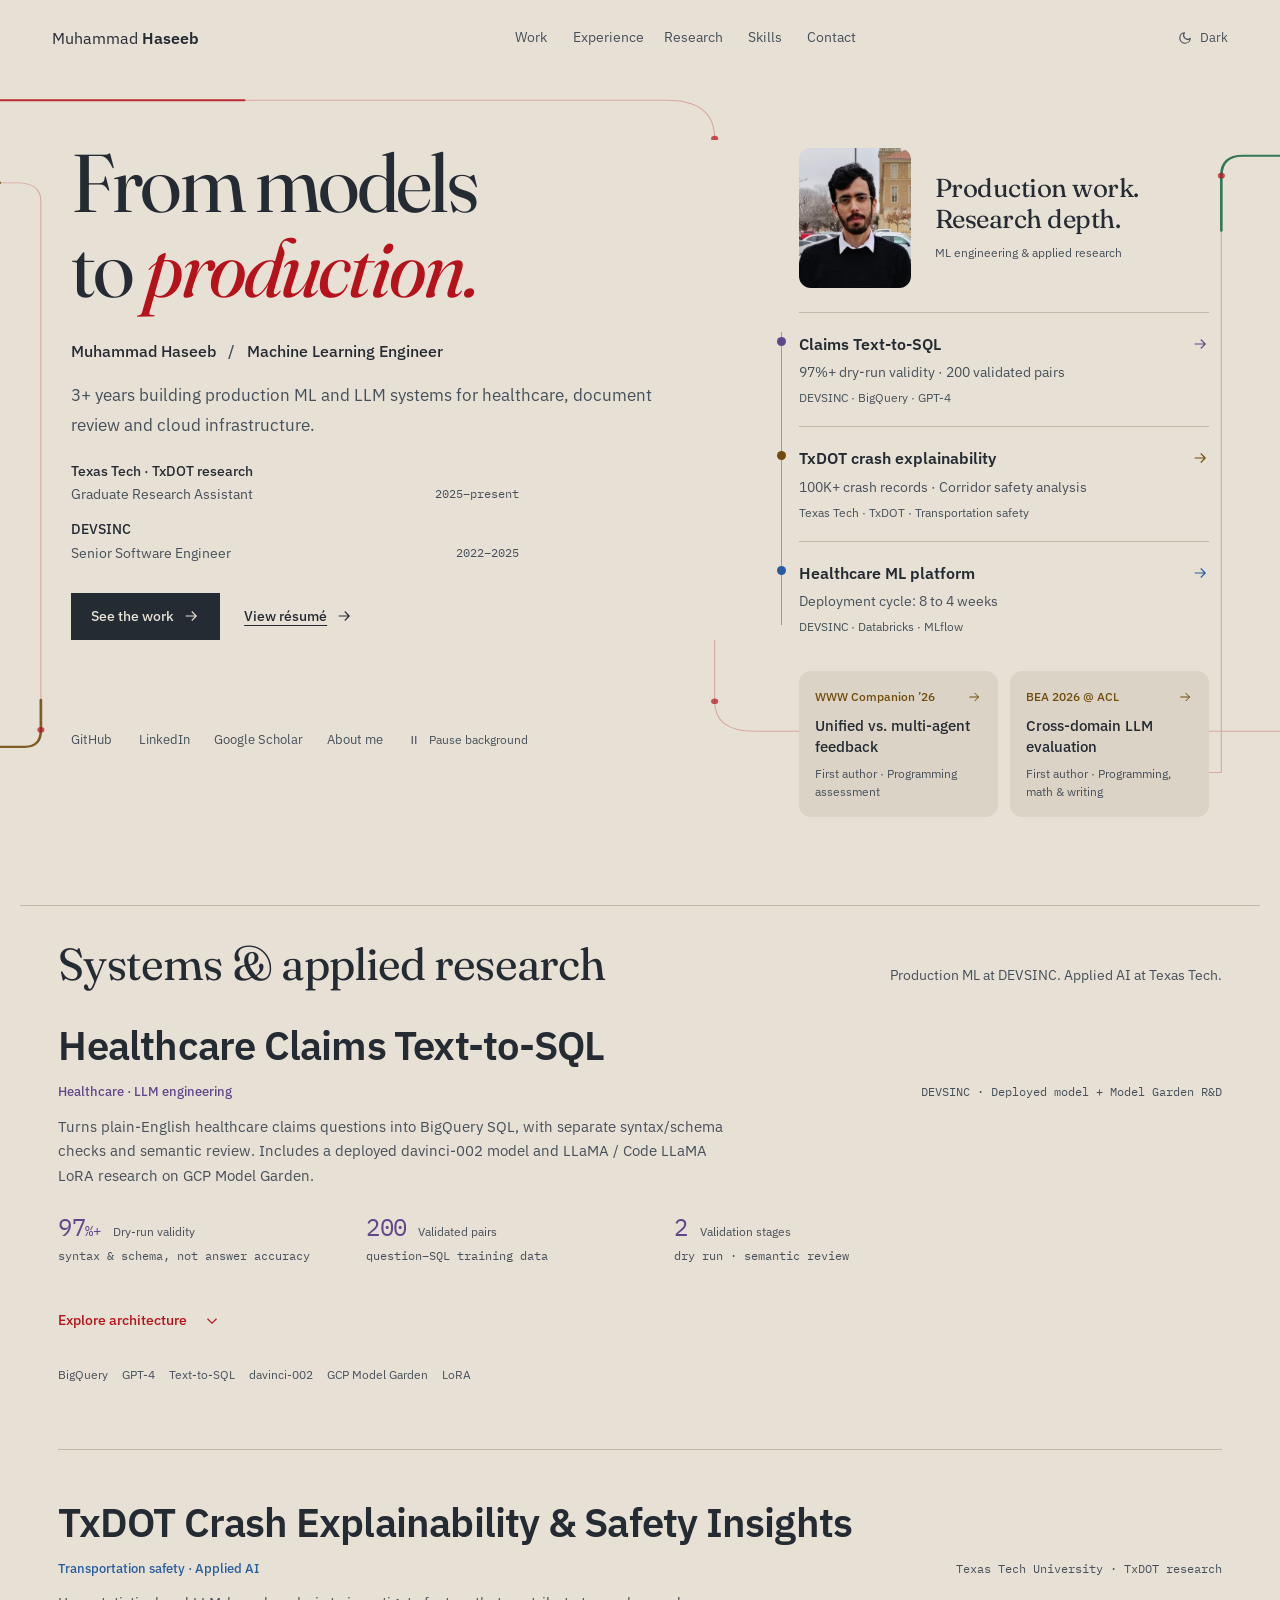
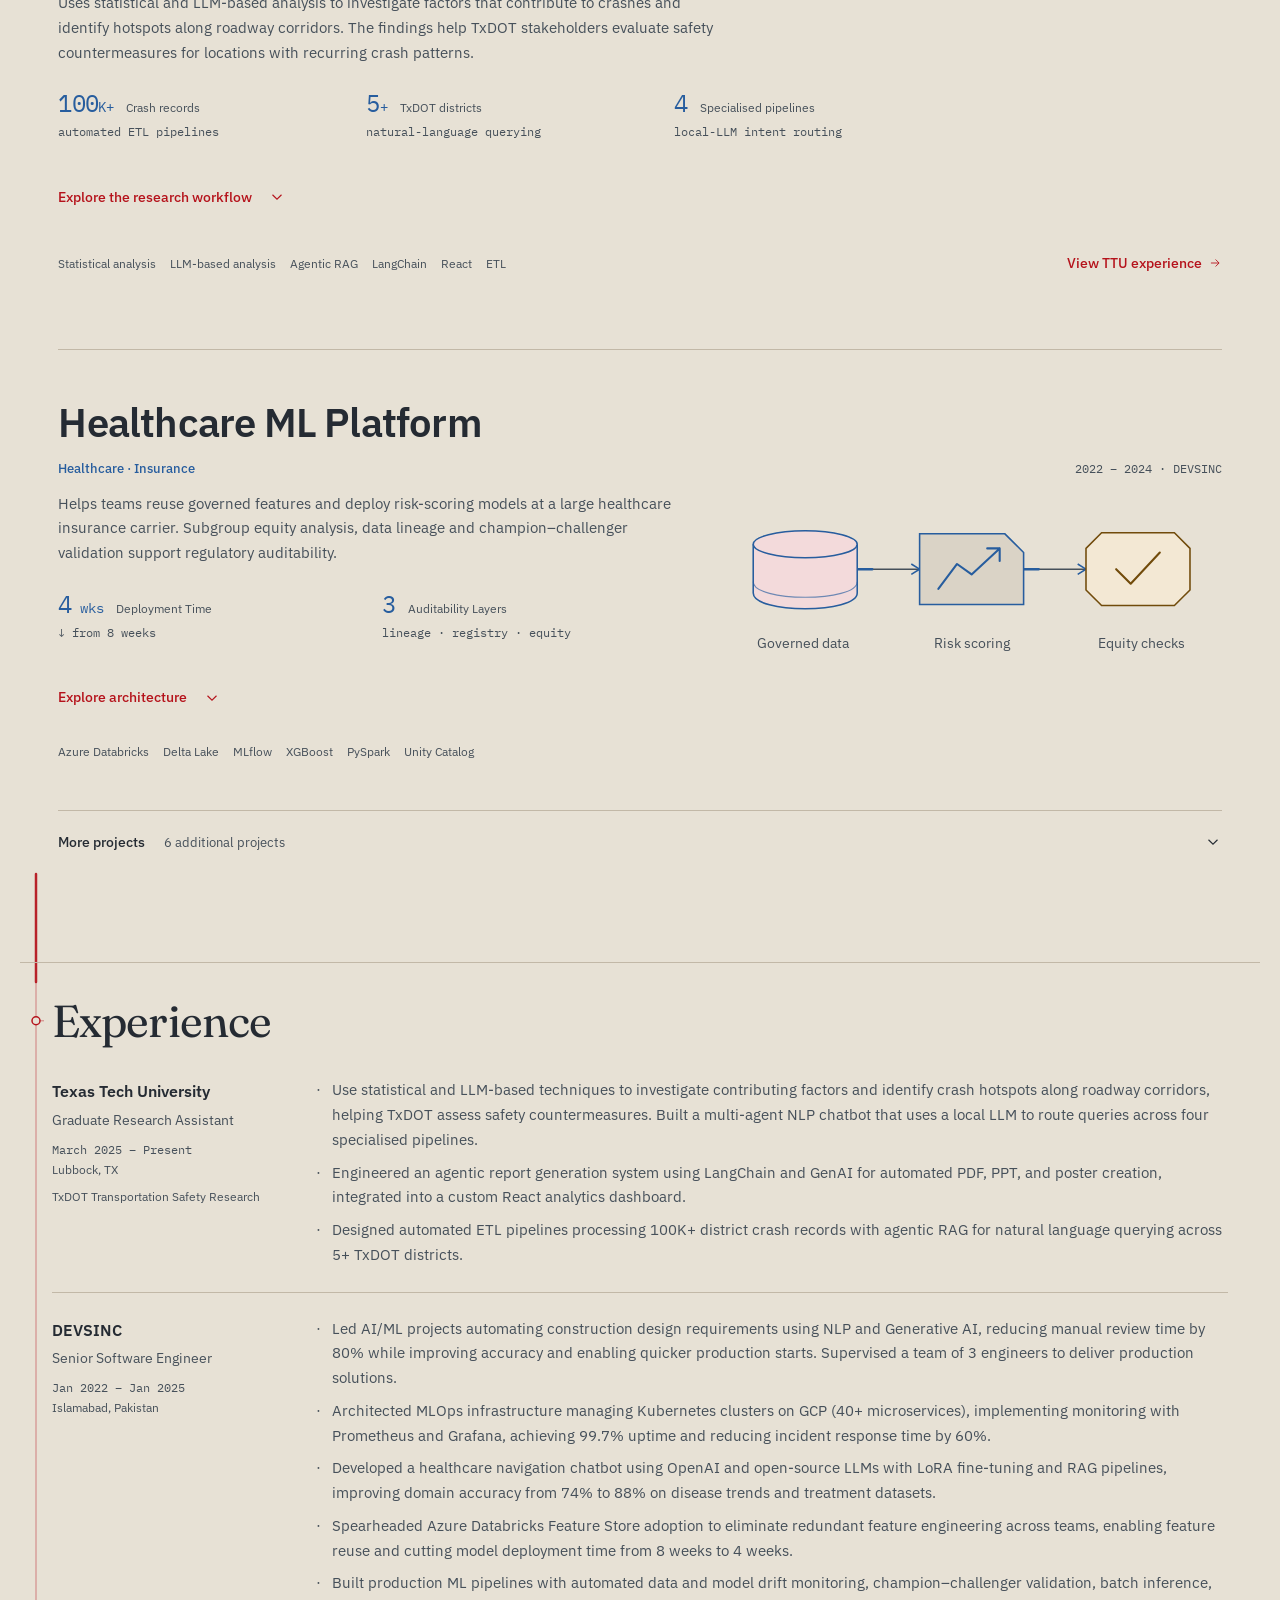
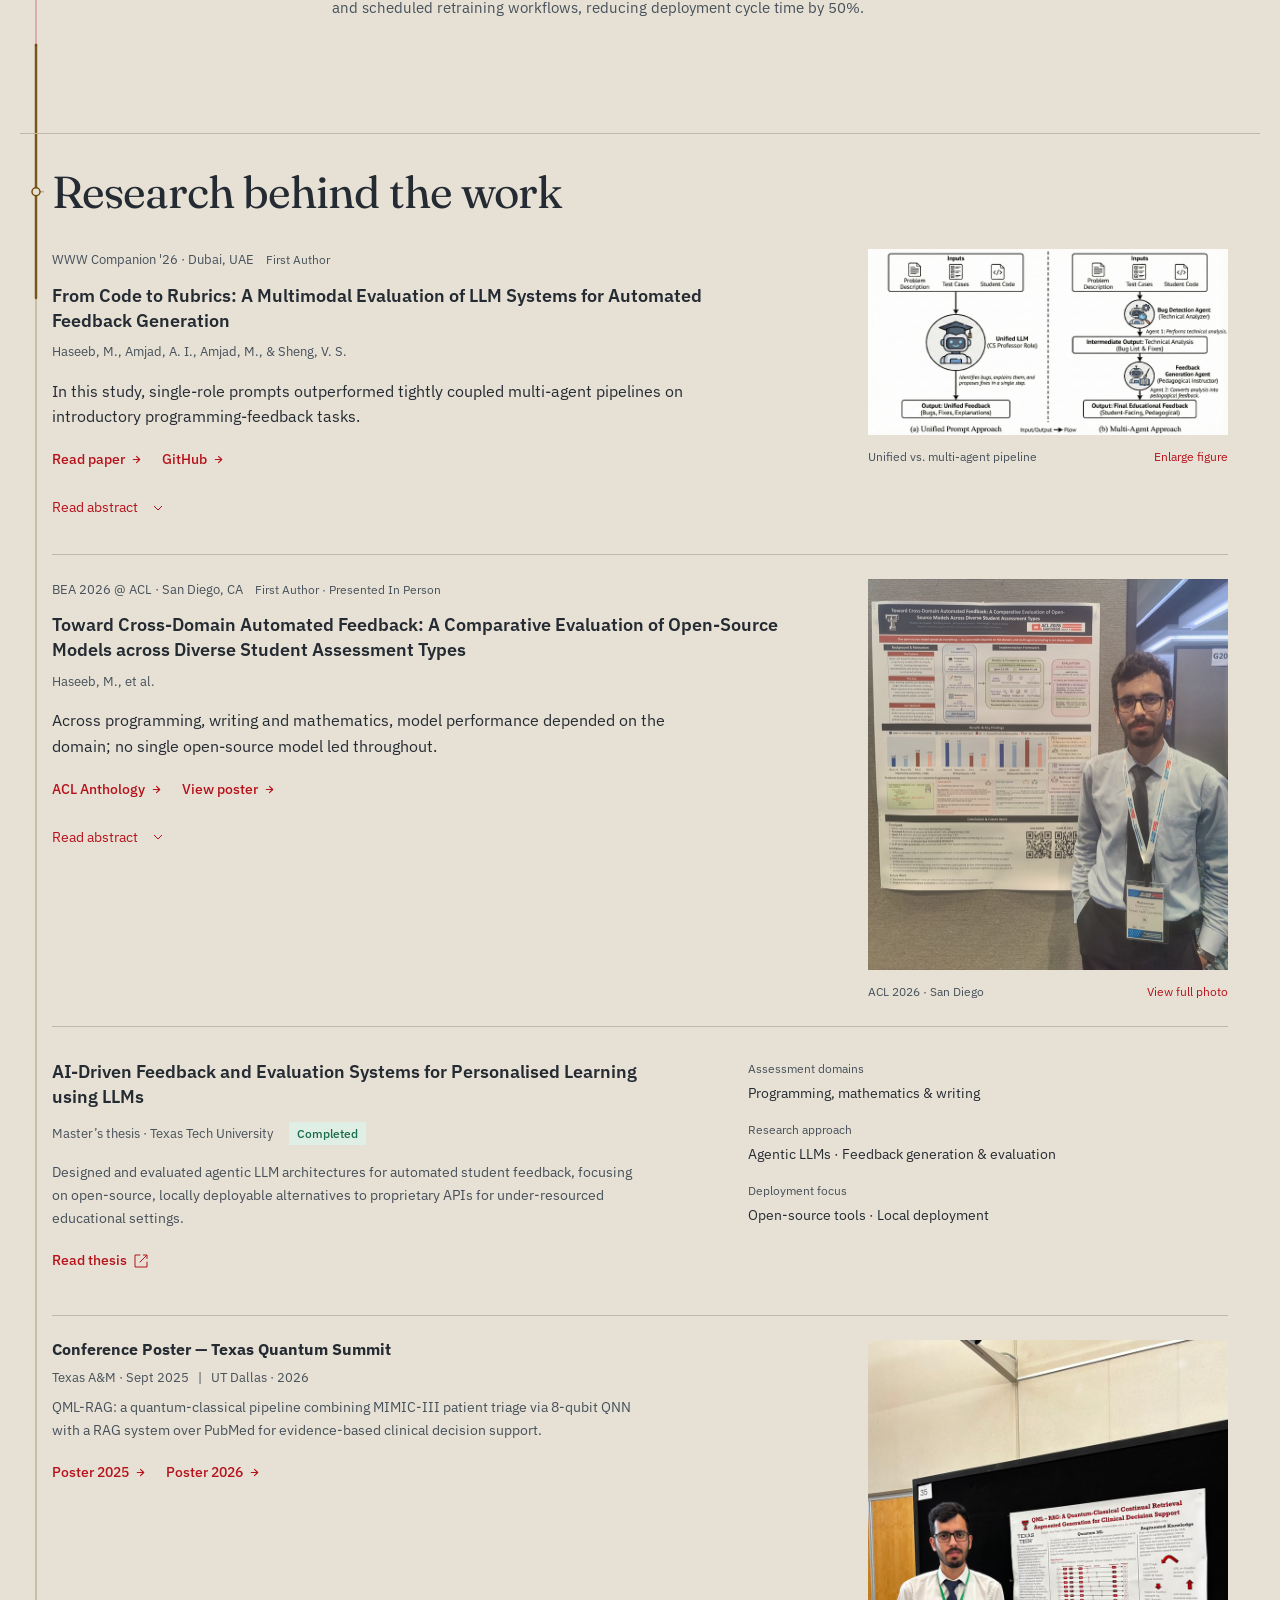
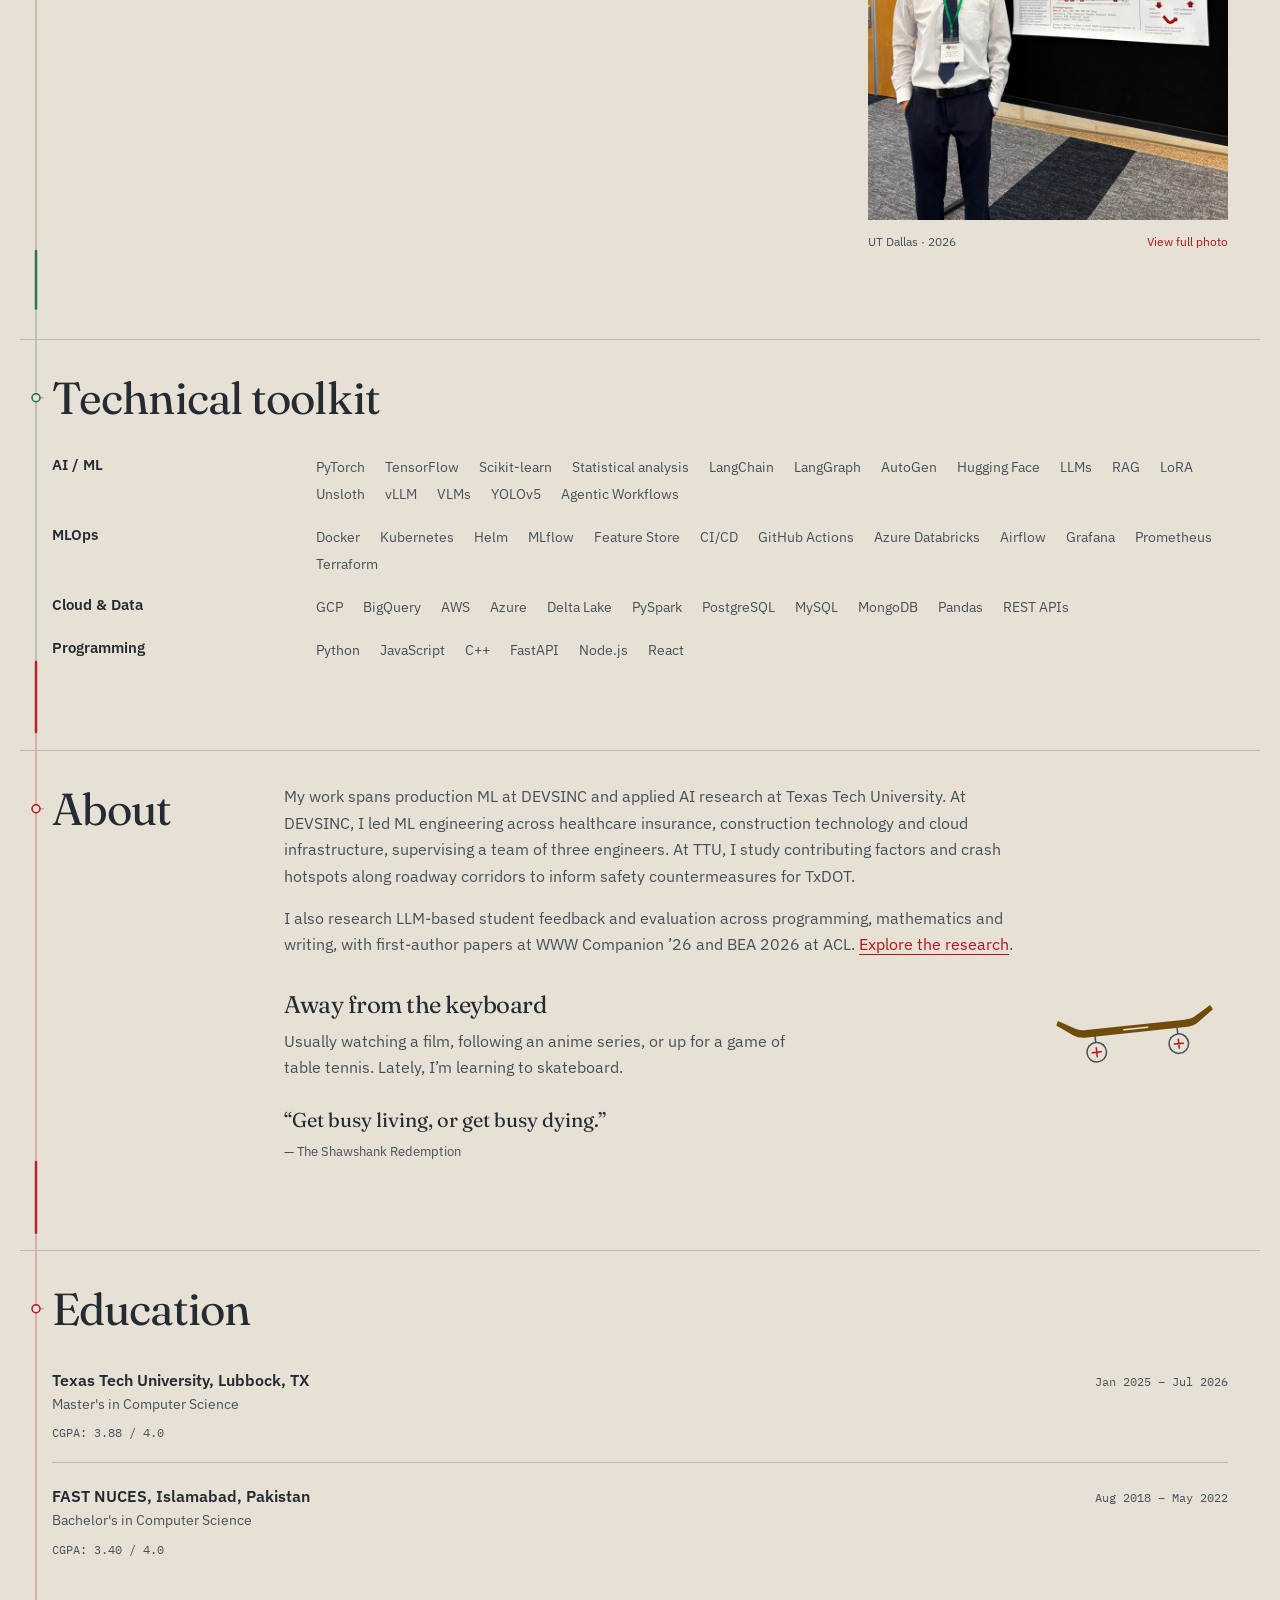
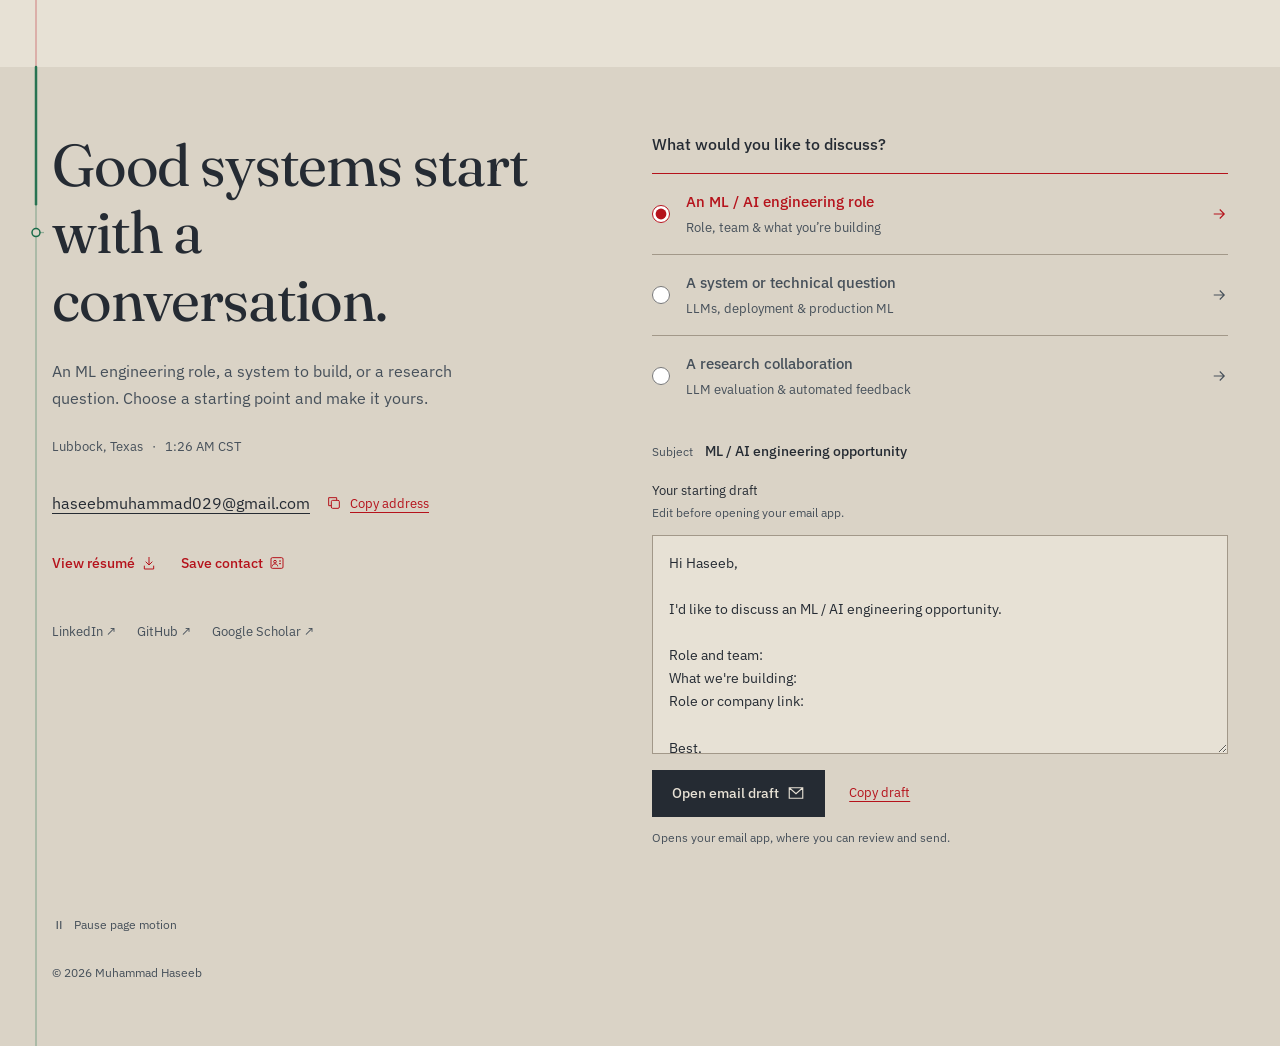
==== commit 84972a5f: "Add experimentation case study and Texas Tech accent palette - New ab-testing.html case study (simul" ====
--- a/index.html
+++ b/index.html
@@ -532,6 +532,10 @@
         <h3>Quantum ML + RAG Clinical AI</h3>
         <p>Clinical decision support system combining Quantum ML (MIMIC dataset) with a RAG pipeline over PubMed for evidence-based case retrieval — presented at Texas First Quantum Summit.</p>
       </div>
+      <div class="proj-card">
+        <h3><a href="ab-testing.html">Experimentation case study</a></h3>
+        <p>A/B test of a signup redesign: power analysis, sample-ratio check, guardrails, segment correction, and why checking results daily inflates false positives. Simulated data with a known ground truth. <a href="ab-testing.html">Read the case study →</a></p>
+      </div>
     </div>
 
     </details>
--- a/style.css
+++ b/style.css
@@ -8,8 +8,8 @@
   --fg-sub: #a8b0be;
   --border: #4c5665;
   --border-s: #333b47;
-  --accent: #b4ccf4;
-  --accent-d: #25354b;
+  --accent: #f07066;
+  --accent-d: #3a1f1f;
   --green: #81d6ac;
   --green-d: #17352c;
   --amber: #efc17b;
@@ -38,8 +38,8 @@
   --fg-sub: #46505a;
   --border: #a29889;
   --border-s: #c2b8a7;
-  --accent: #2a506f;
-  --accent-d: #d1dbe0;
+  --accent: #b5121b;
+  --accent-d: #f3dadb;
   --green: #196b49;
   --green-d: #dfefe6;
   --amber: #714b0b;
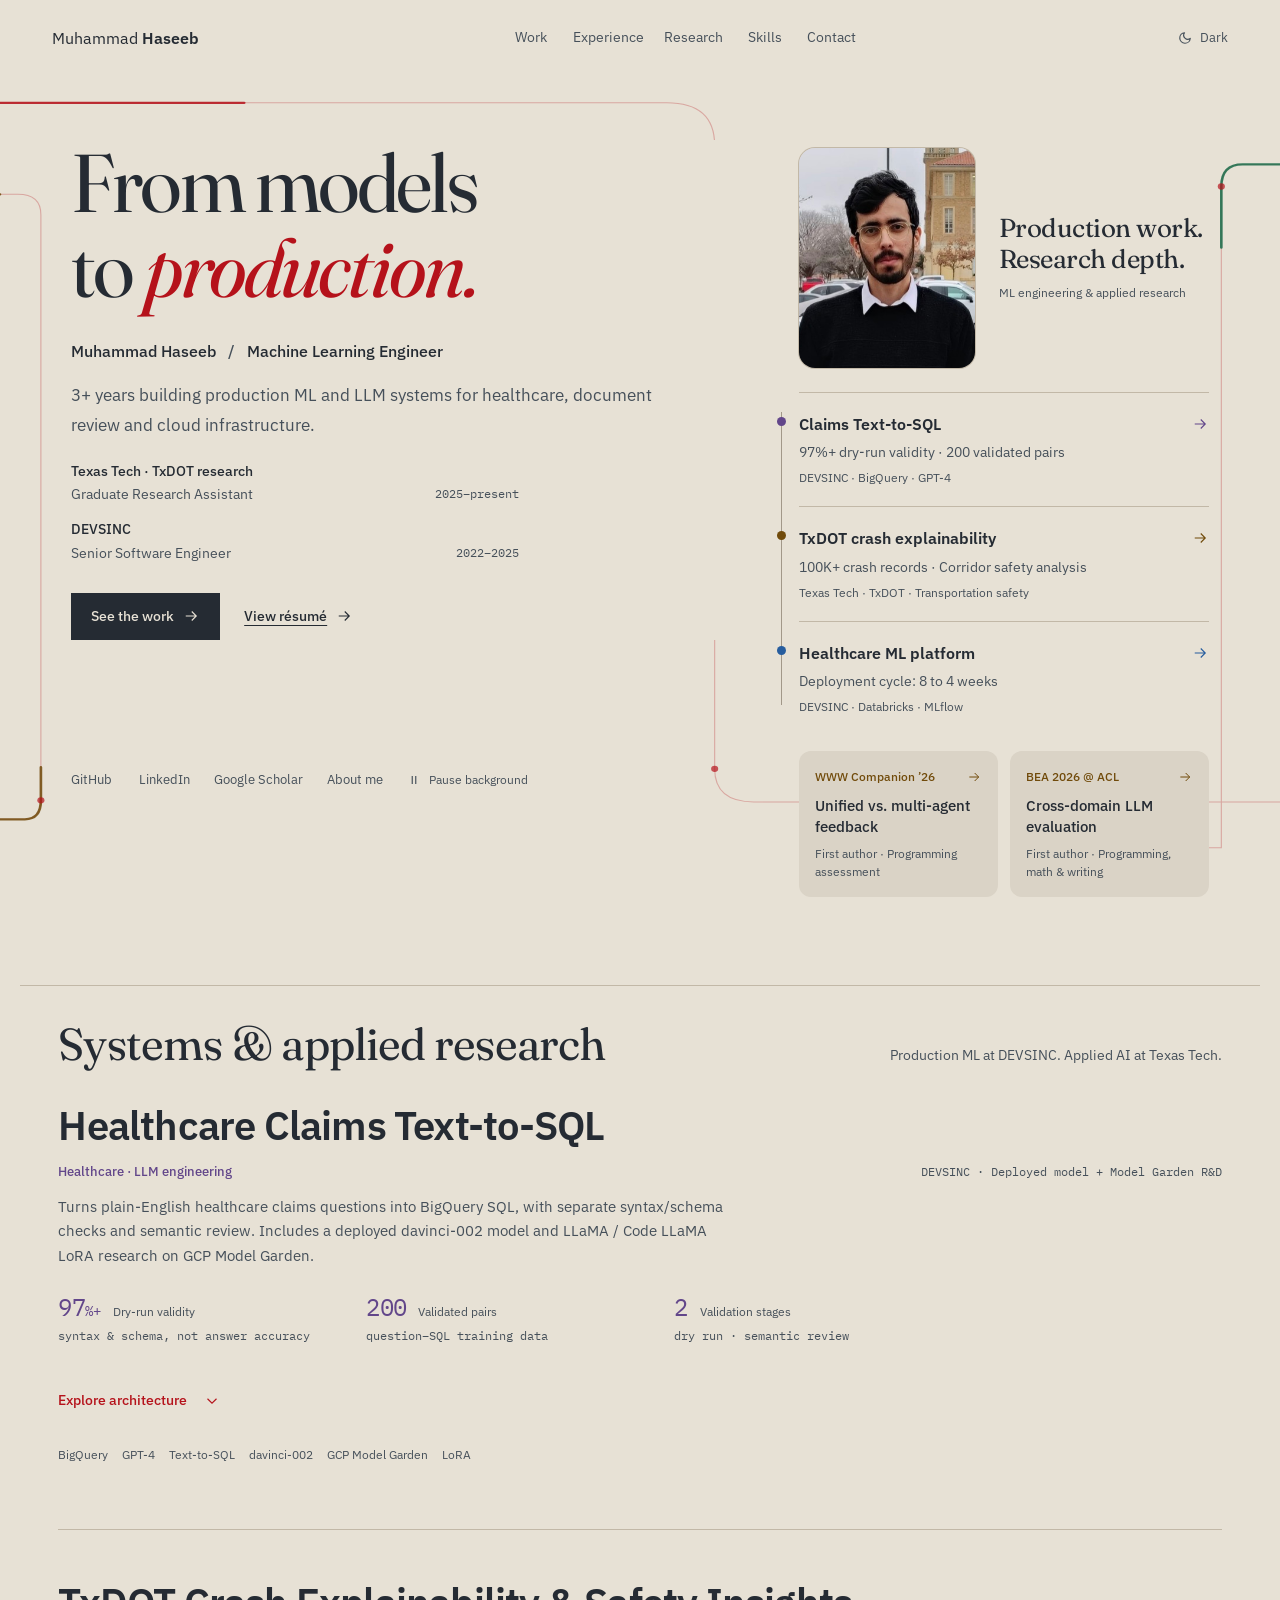
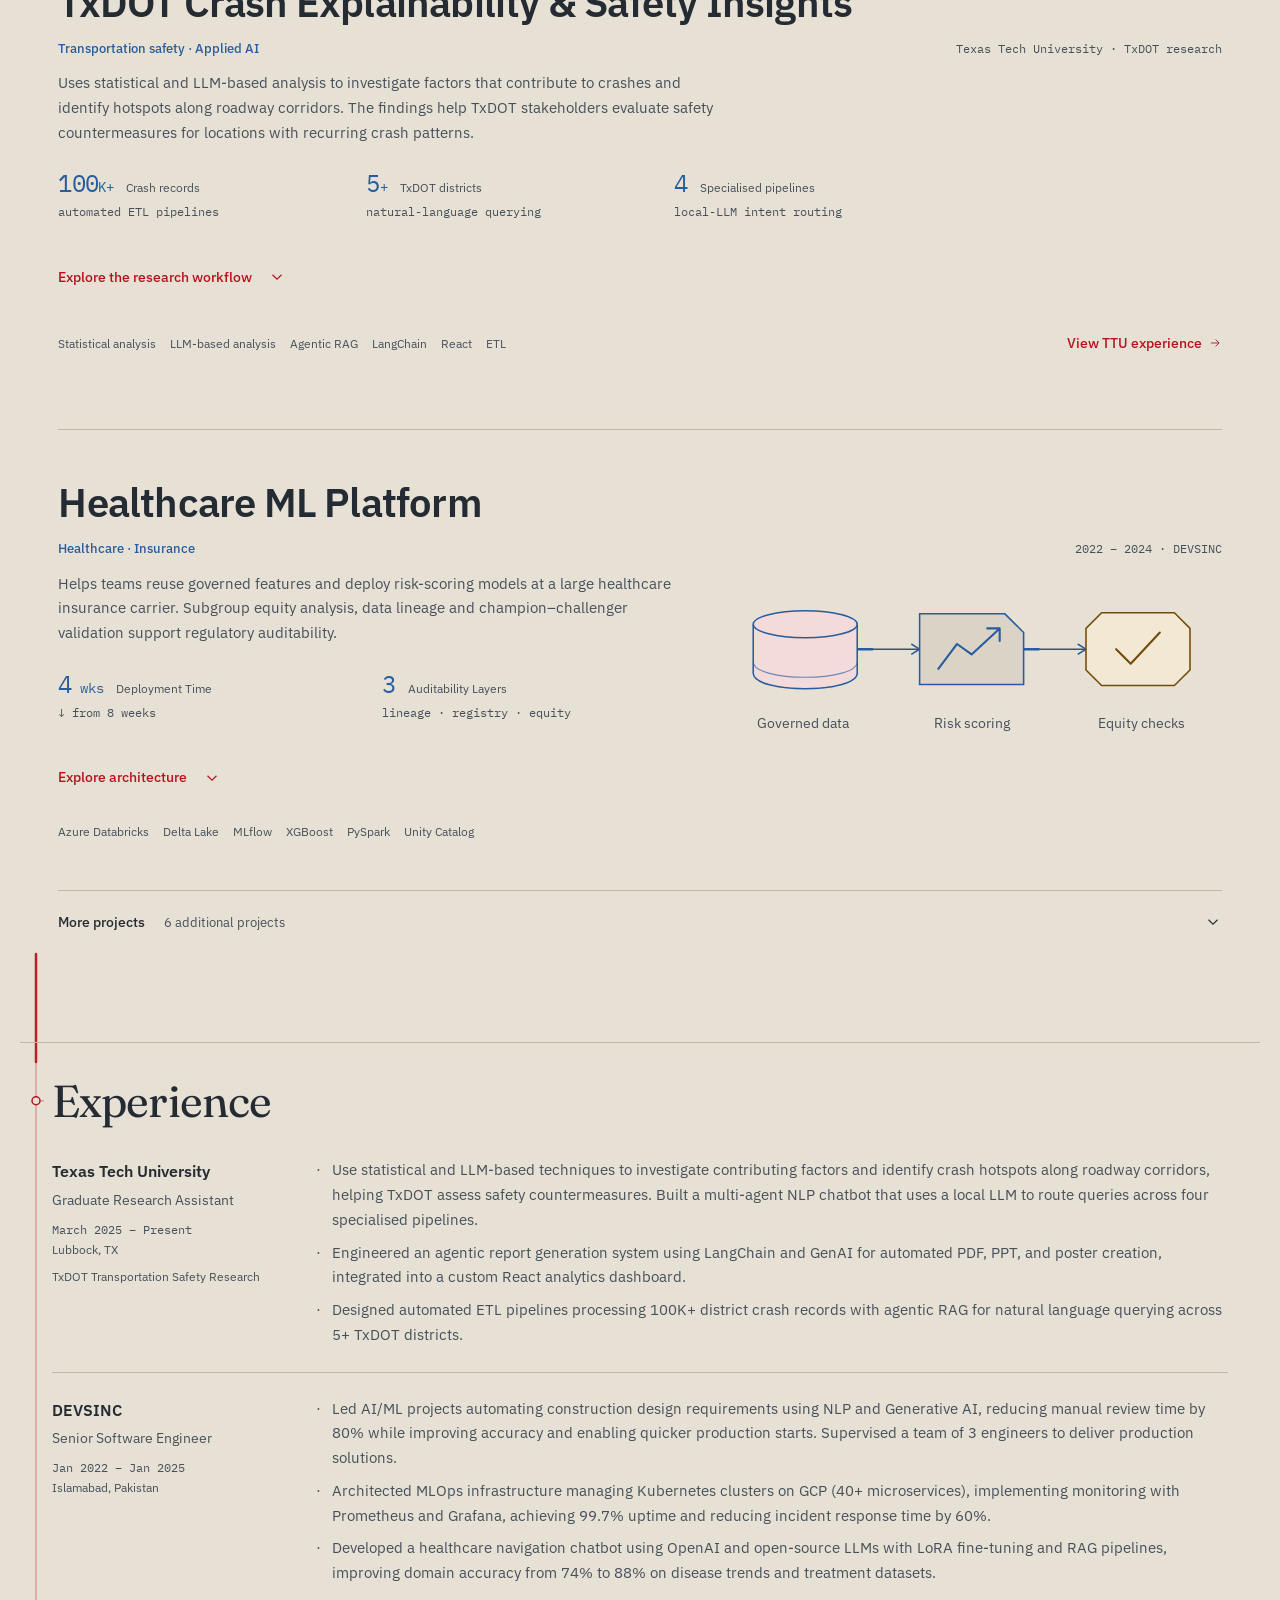
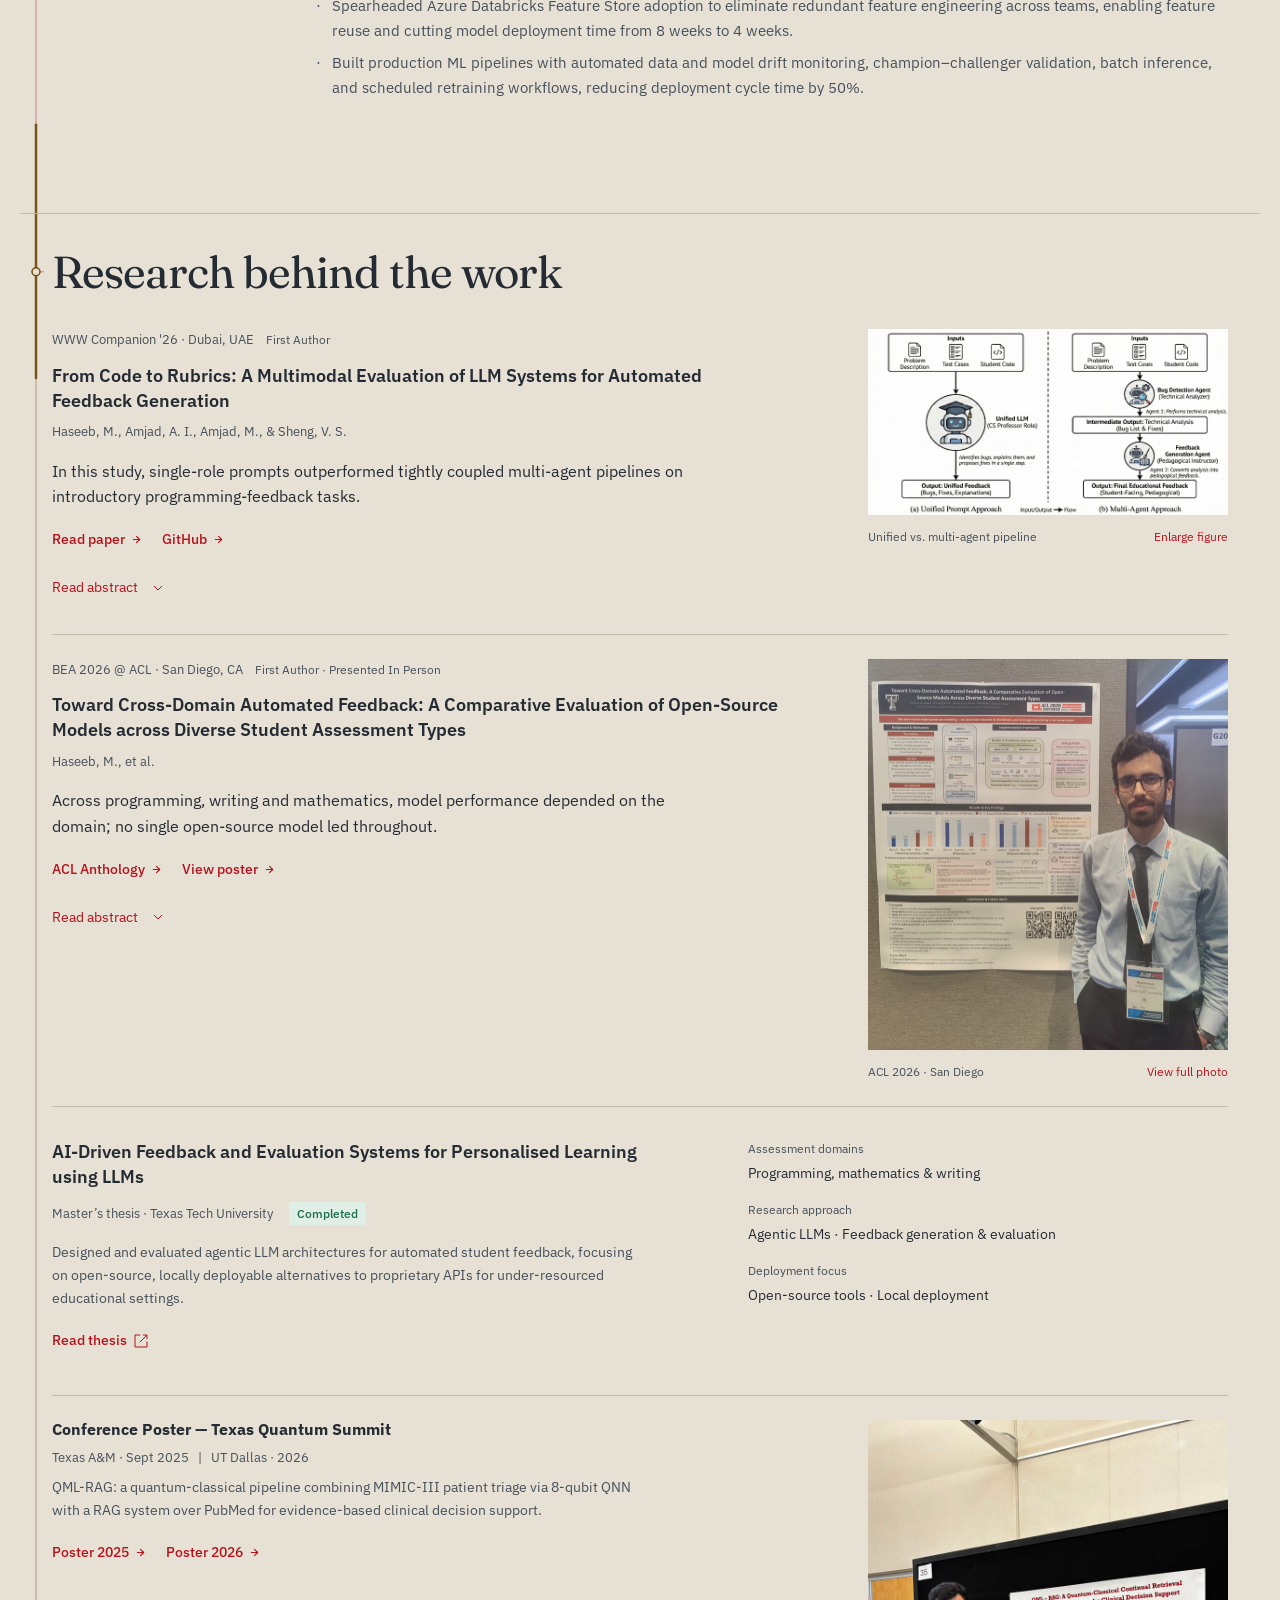
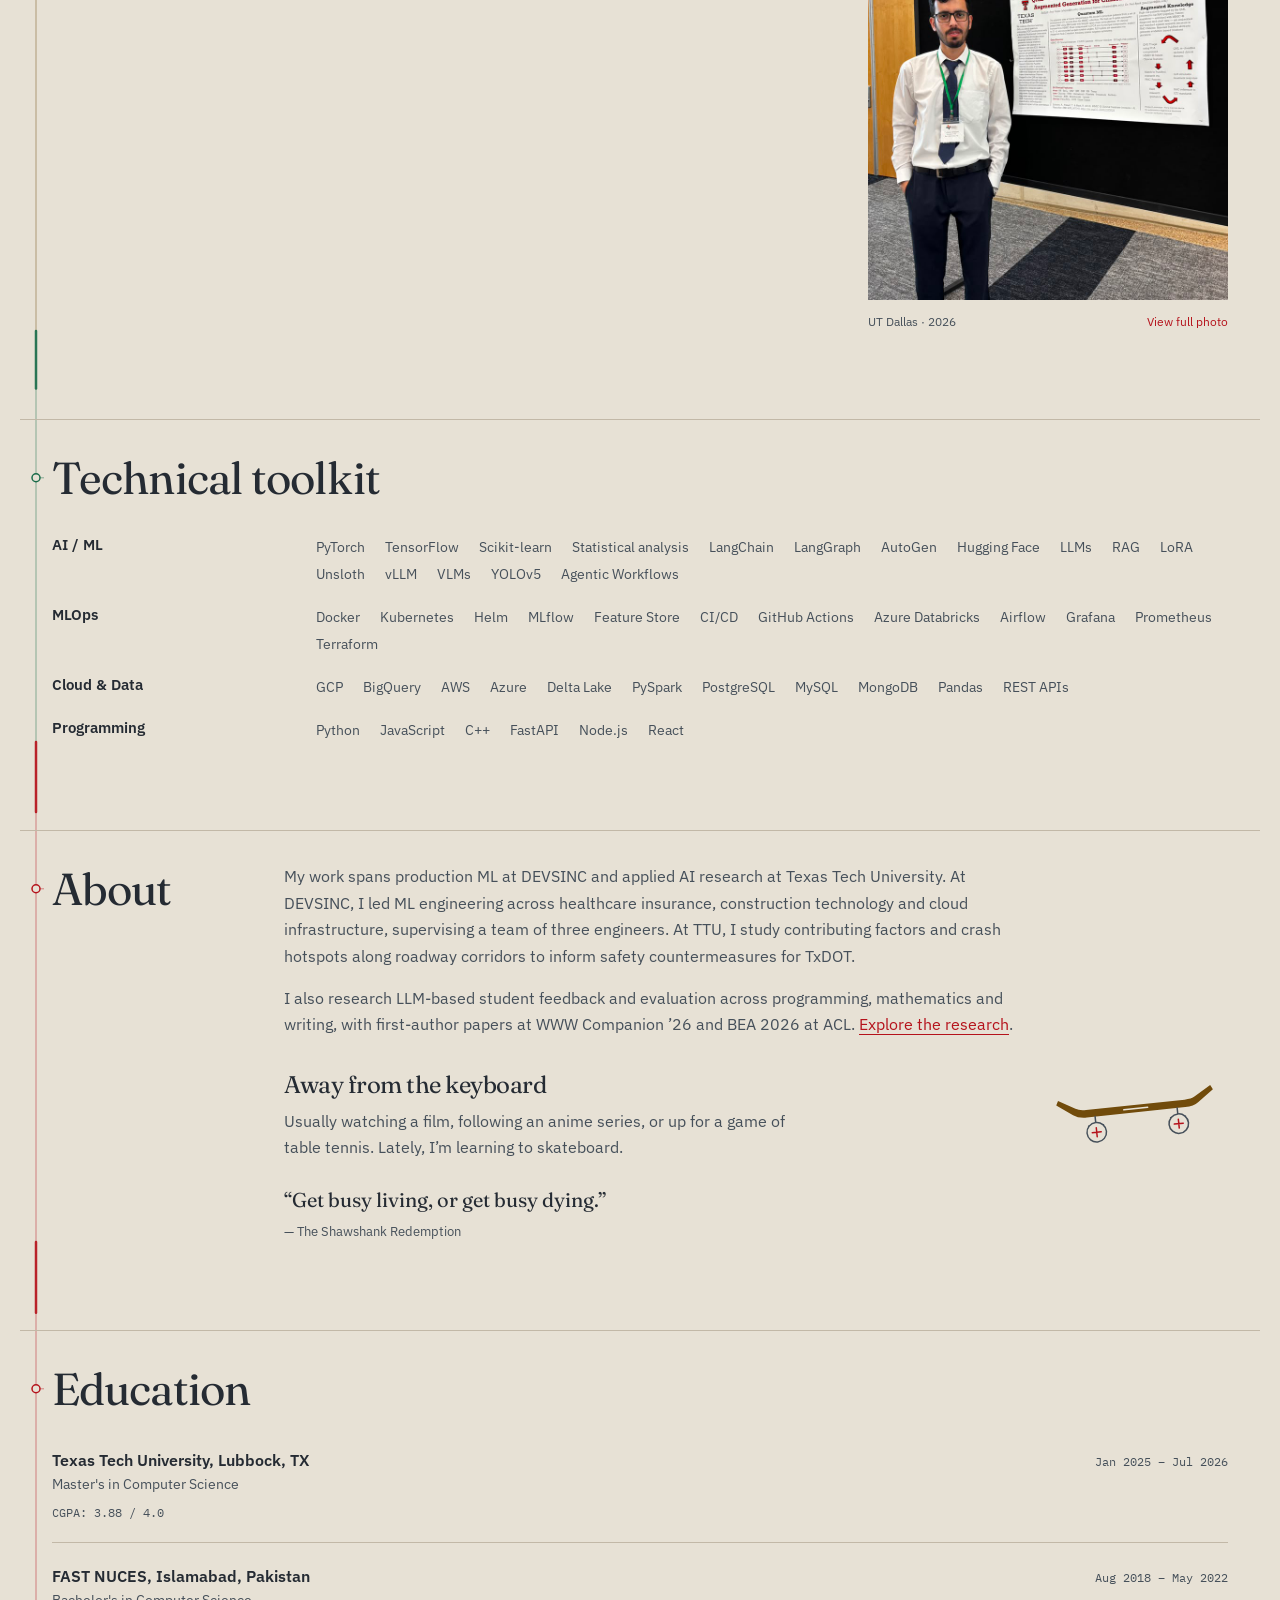
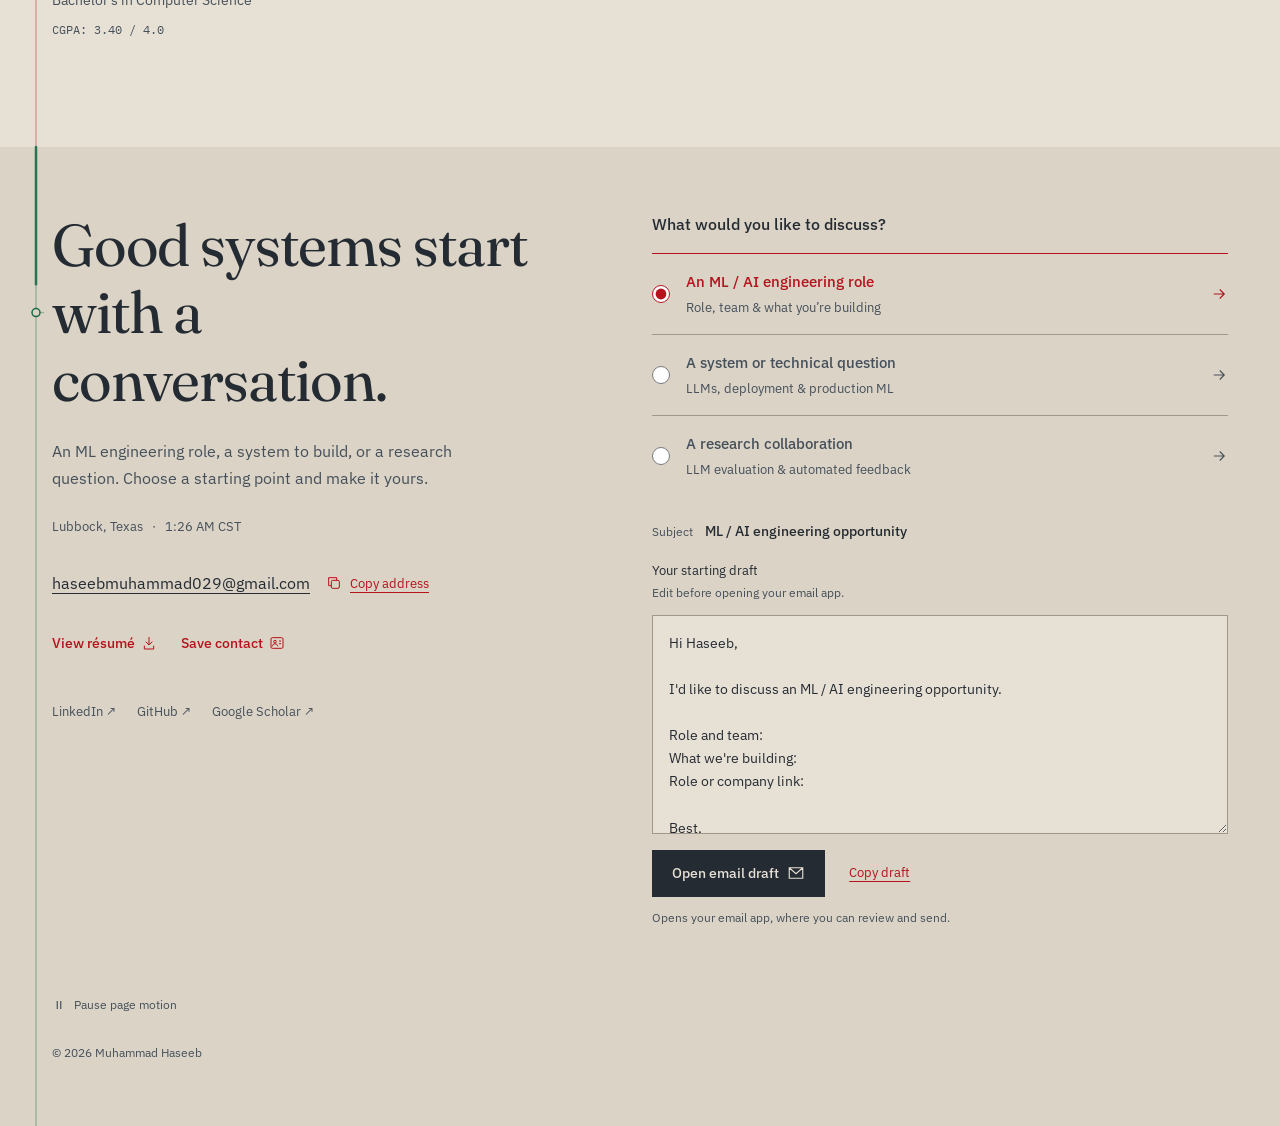
==== commit 44cf619f: "Enlarge profile photo and add cursor tilt with glow - Portrait is about 57% larger on desktop, with " ====
--- a/index.html
+++ b/index.html
@@ -80,7 +80,7 @@
     </div>
     <aside class="hero-evidence" aria-label="Selected production results and research">
       <div class="hero-profile">
-        <span class="hero-portrait"><img src="assets/photo-portrait-480.jpg" alt="Muhammad Haseeb" width="112" height="140" fetchpriority="high" decoding="async"></span>
+        <span class="hero-portrait"><img src="assets/photo-portrait-480.jpg" alt="Muhammad Haseeb" width="176" height="220" fetchpriority="high" decoding="async"></span>
         <div><h2>Production work.<br>Research depth.</h2><p>ML engineering &amp; applied research</p></div>
       </div>
       <div class="hero-projects">
@@ -946,6 +946,28 @@
 
 <script src="assets/portfolio.js" defer></script>
 <script>
+// Portrait: tilts toward the cursor and lights up under it. Desktop with a mouse only.
+(() => {
+  const el = document.querySelector('.hero-portrait');
+  if (!el || matchMedia('(prefers-reduced-motion: reduce)').matches || matchMedia('(pointer: coarse)').matches) return;
+  const max = 12;
+  el.addEventListener('pointerenter', () => el.style.setProperty('--glow', 1));
+  el.addEventListener('pointermove', e => {
+    const r = el.getBoundingClientRect();
+    const x = (e.clientX - r.left) / r.width, y = (e.clientY - r.top) / r.height;
+    el.style.setProperty('--ry', ((x - 0.5) * max).toFixed(2) + 'deg');
+    el.style.setProperty('--rx', ((0.5 - y) * max).toFixed(2) + 'deg');
+    el.style.setProperty('--mx', (x * 100).toFixed(1) + '%');
+    el.style.setProperty('--my', (y * 100).toFixed(1) + '%');
+  });
+  el.addEventListener('pointerleave', () => {
+    el.style.setProperty('--rx', '0deg');
+    el.style.setProperty('--ry', '0deg');
+    el.style.setProperty('--glow', 0);
+  });
+})();
+</script>
+<script>
   // Keep the mobile summary visible; wide layouts lead with the animation.
   const wideArchitecture = matchMedia('(min-width: 1200px)');
   function syncArchitectureLayout() {
--- a/style.css
+++ b/style.css
@@ -103,7 +103,10 @@
 .hero-socials a:is(:hover, :focus-visible) { color: var(--accent); text-decoration: underline; }
 .hero-evidence { position: relative; background: var(--bg); grid-column: 2; grid-row: 1 / span 2; min-width: 0; padding-top: 8px; }
 .hero-profile { display: flex; align-items: center; gap: 24px; margin-bottom: 24px; }
-.hero-portrait { display: block; flex: 0 0 112px; width: 112px; height: 140px; overflow: hidden; border-radius: 12px; background: var(--bg-s); }
+.hero-portrait { display: block; flex: 0 0 176px; width: 176px; height: 220px; overflow: hidden; border-radius: 16px; background: var(--bg-s); position: relative; box-shadow: 0 0 0 1px var(--border-s); transform: perspective(700px) rotateX(var(--rx, 0deg)) rotateY(var(--ry, 0deg)); transition: transform .35s ease, box-shadow .35s ease; will-change: transform; }
+.hero-portrait::after { content: ""; position: absolute; inset: 0; pointer-events: none; background: radial-gradient(circle 110px at var(--mx, 50%) var(--my, 50%), color-mix(in srgb, var(--accent) 38%, transparent), transparent 70%); opacity: var(--glow, 0); transition: opacity .3s ease; mix-blend-mode: soft-light; }
+.hero-portrait:hover { box-shadow: 0 16px 42px -14px color-mix(in srgb, var(--accent) 50%, transparent), 0 0 0 1px var(--accent); }
+@media (prefers-reduced-motion: reduce) { .hero-portrait, .hero-portrait::after { transition: none; transform: none; } }
 .hero-profile img { display: block; width: 100%; height: 100%; object-fit: cover; object-position: center; transform: scale(1.35); transform-origin: 50% 24%; }
 .hero-profile h2 { font: 400 1.625rem/1.2 var(--fh); letter-spacing: -.02em; }
 .hero-profile p { margin-top: 8px; color: var(--fg-sub); font-size: .75rem; }
@@ -419,7 +422,7 @@
   .hero-cta .btn { font-size: .8125rem; }
   .hero-evidence { grid-column: 1; grid-row: 2; padding-top: 0; }
   .hero-credentials { grid-column: 1; grid-row: 3; }
-  .hero-portrait { flex-basis: 80px; width: 80px; height: 100px; }
+  .hero-portrait { flex-basis: 128px; width: 128px; height: 160px; }
   .hero-profile { gap: 20px; }
   .hero-profile h2 { font-size: 1.5rem; }
 }
@@ -673,4 +676,4 @@
 }
 @media (max-width: 380px) { .thesis-scope > div { grid-template-columns: 104px minmax(0, 1fr); gap: 12px; } }
 
-@media (max-width: 360px) { .hero-portrait { flex-basis: 72px; width: 72px; height: 90px; } .hero-profile { gap: 16px; } }
+@media (max-width: 360px) { .hero-portrait { flex-basis: 112px; width: 112px; height: 140px; } .hero-profile { gap: 16px; } }
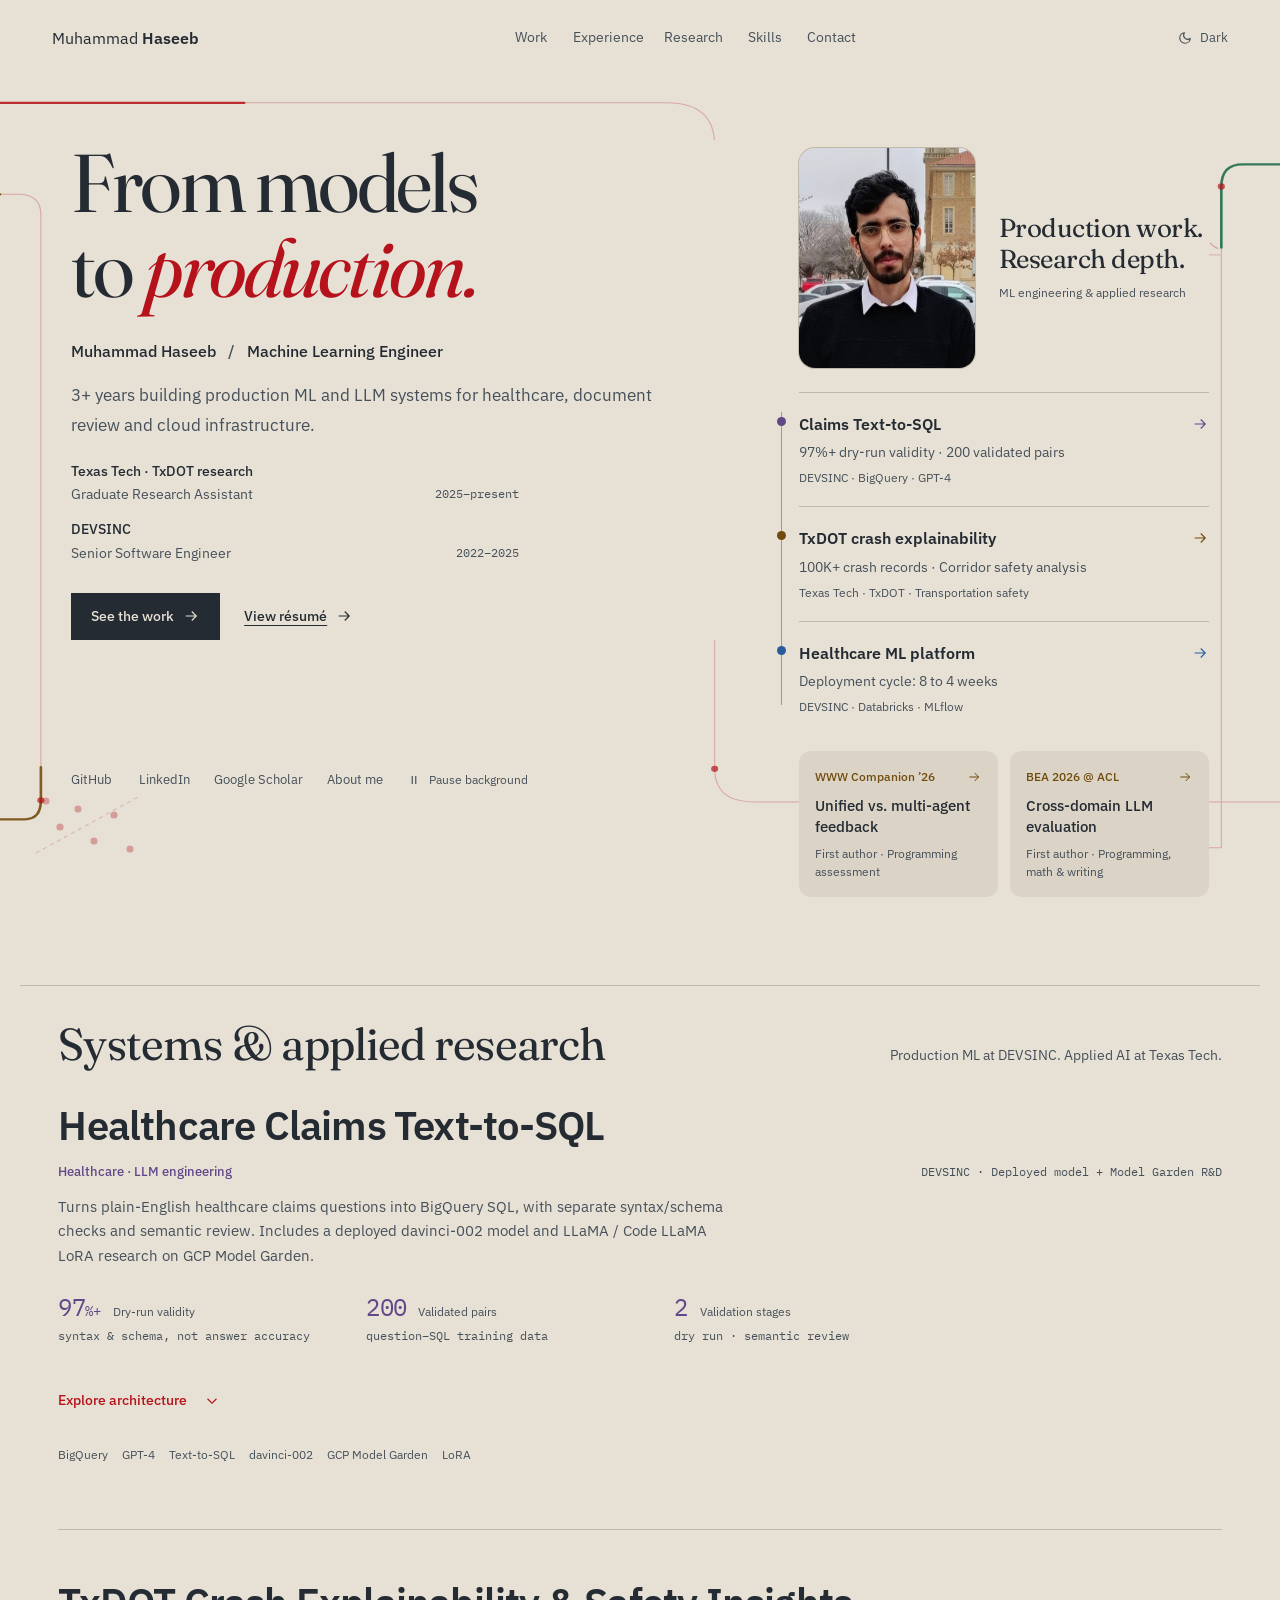
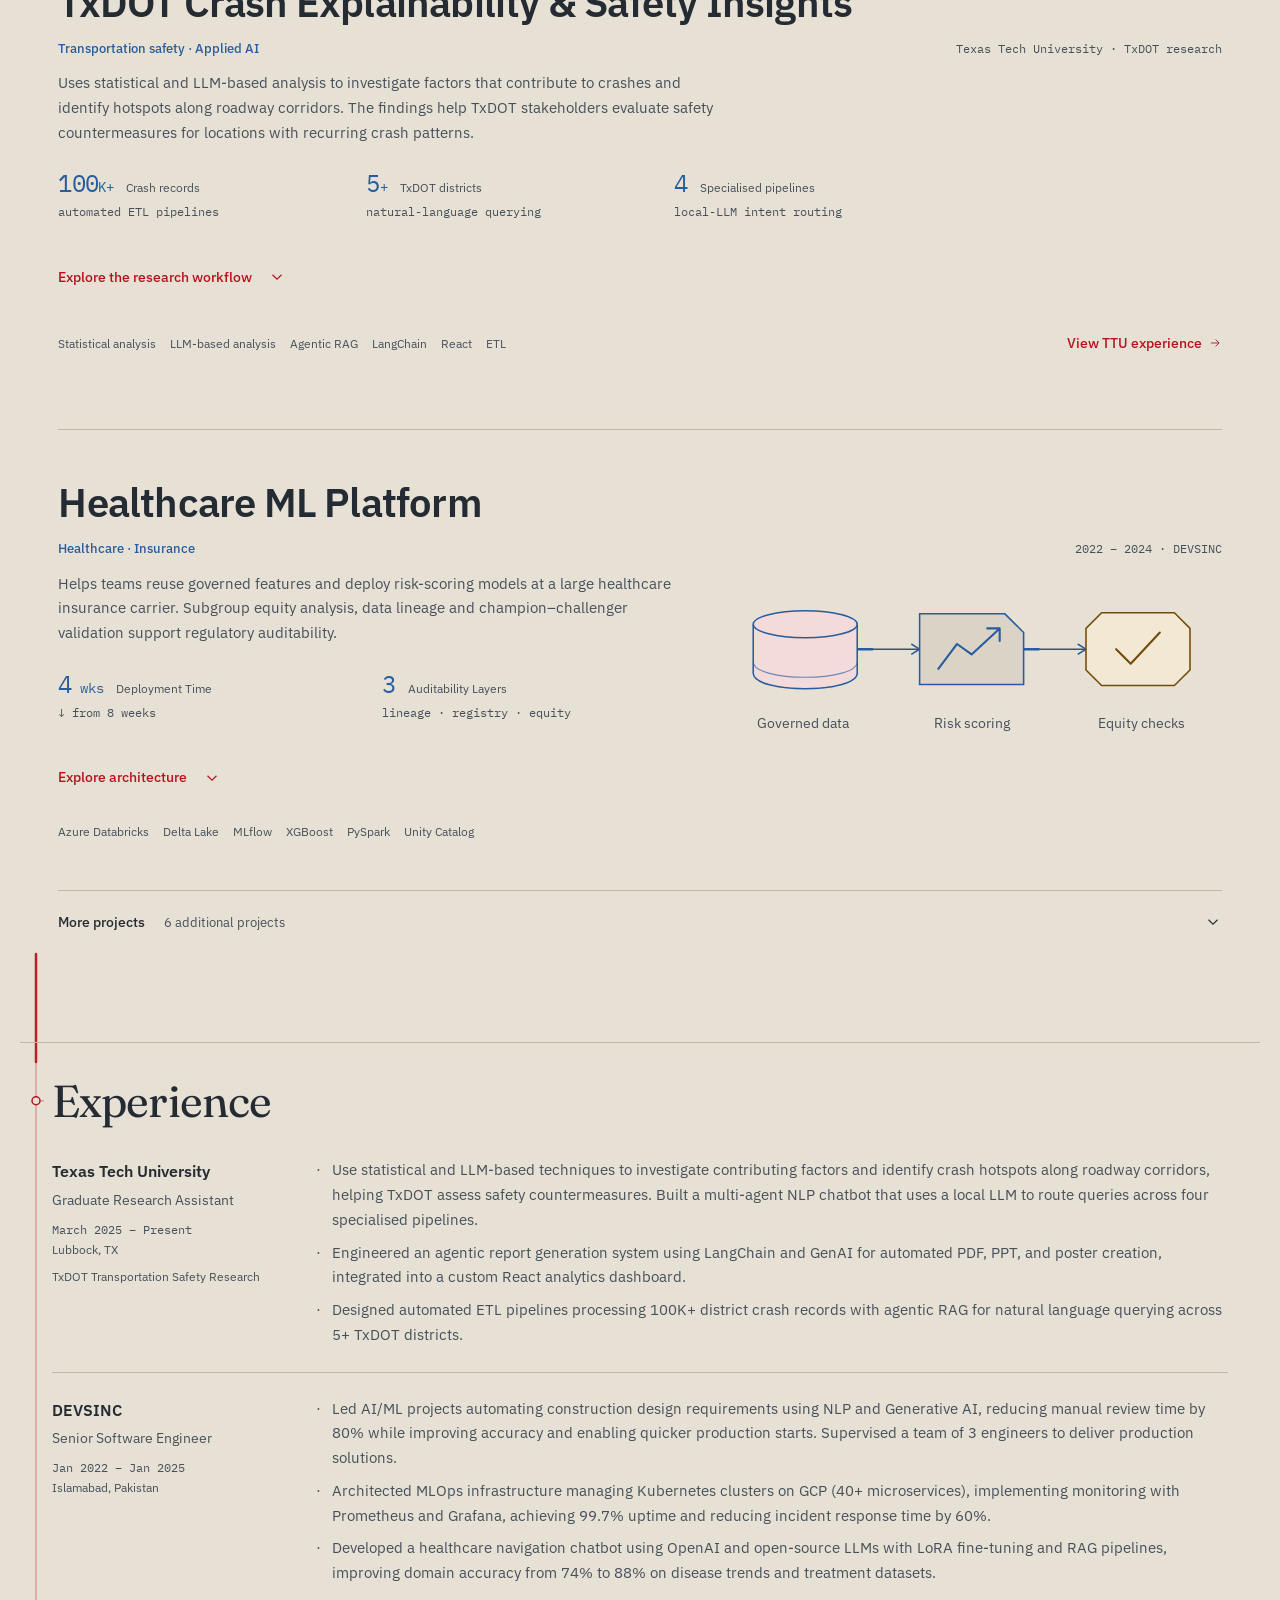
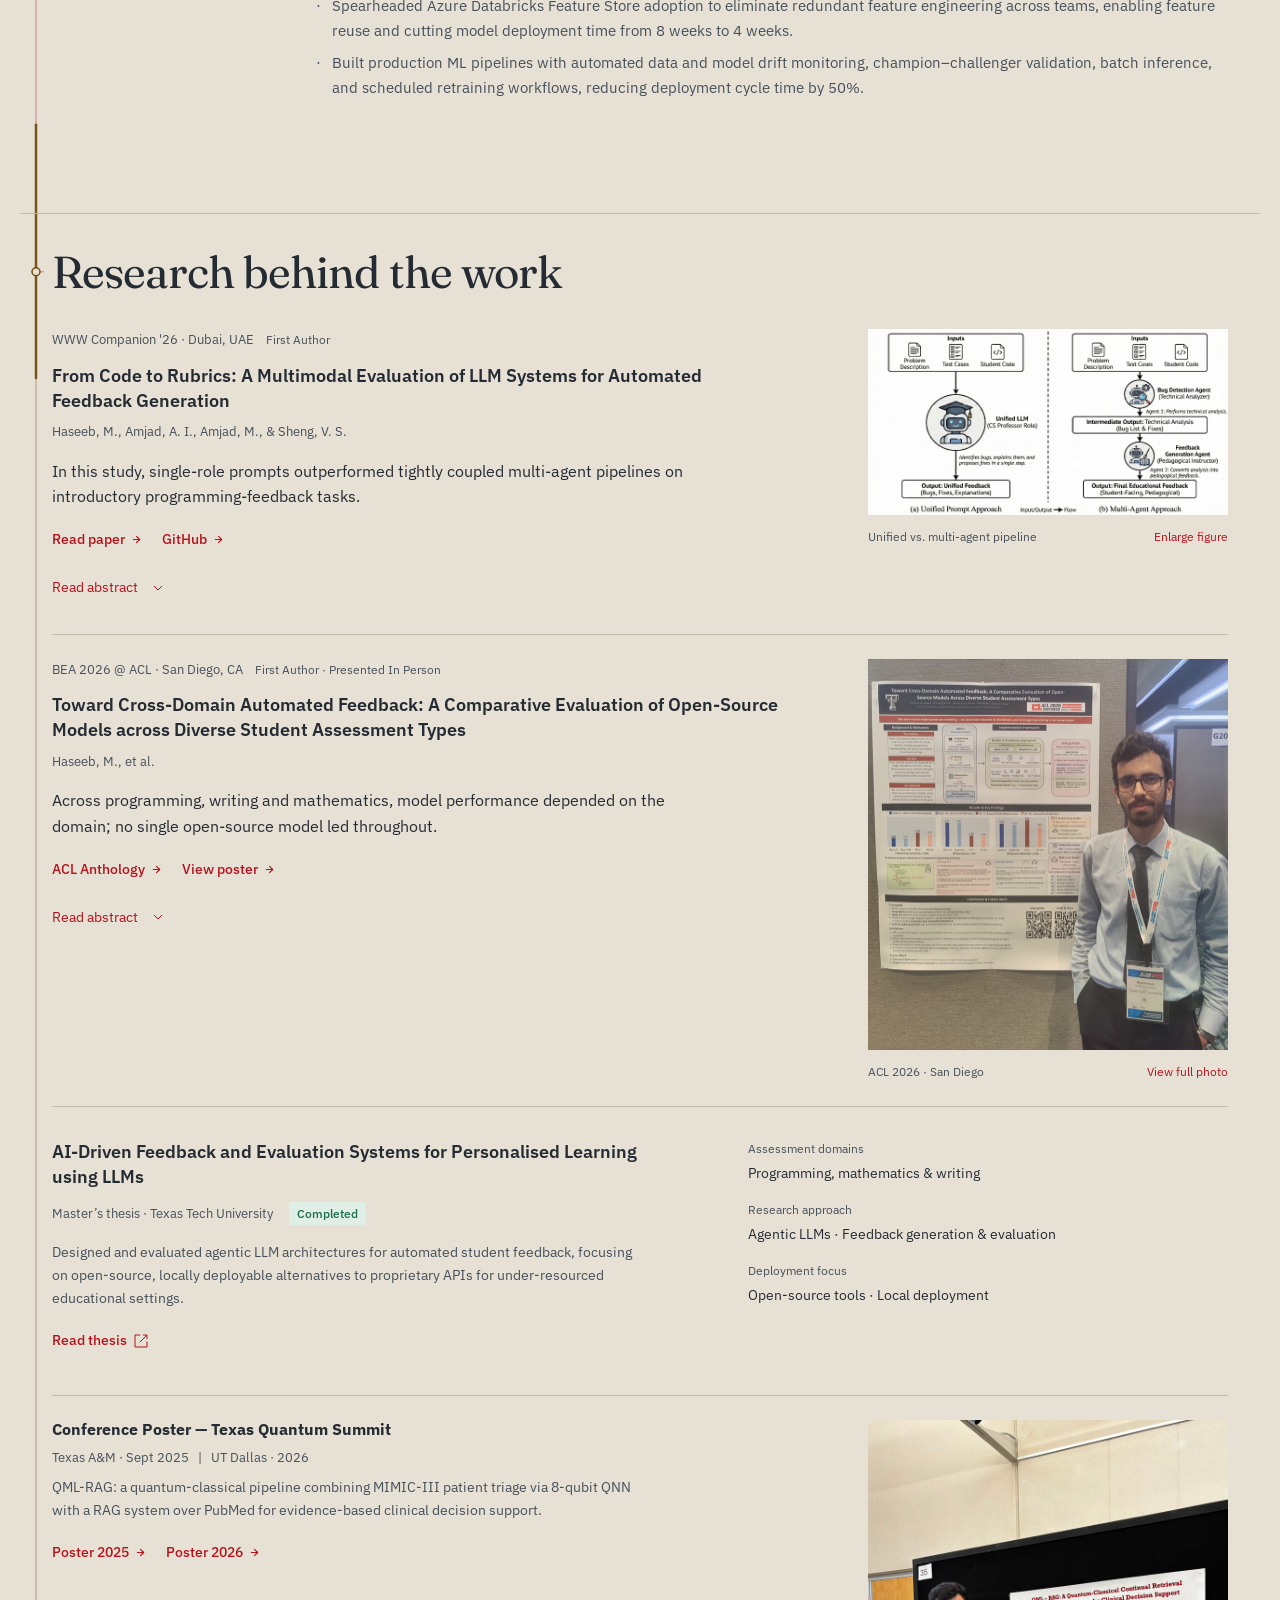
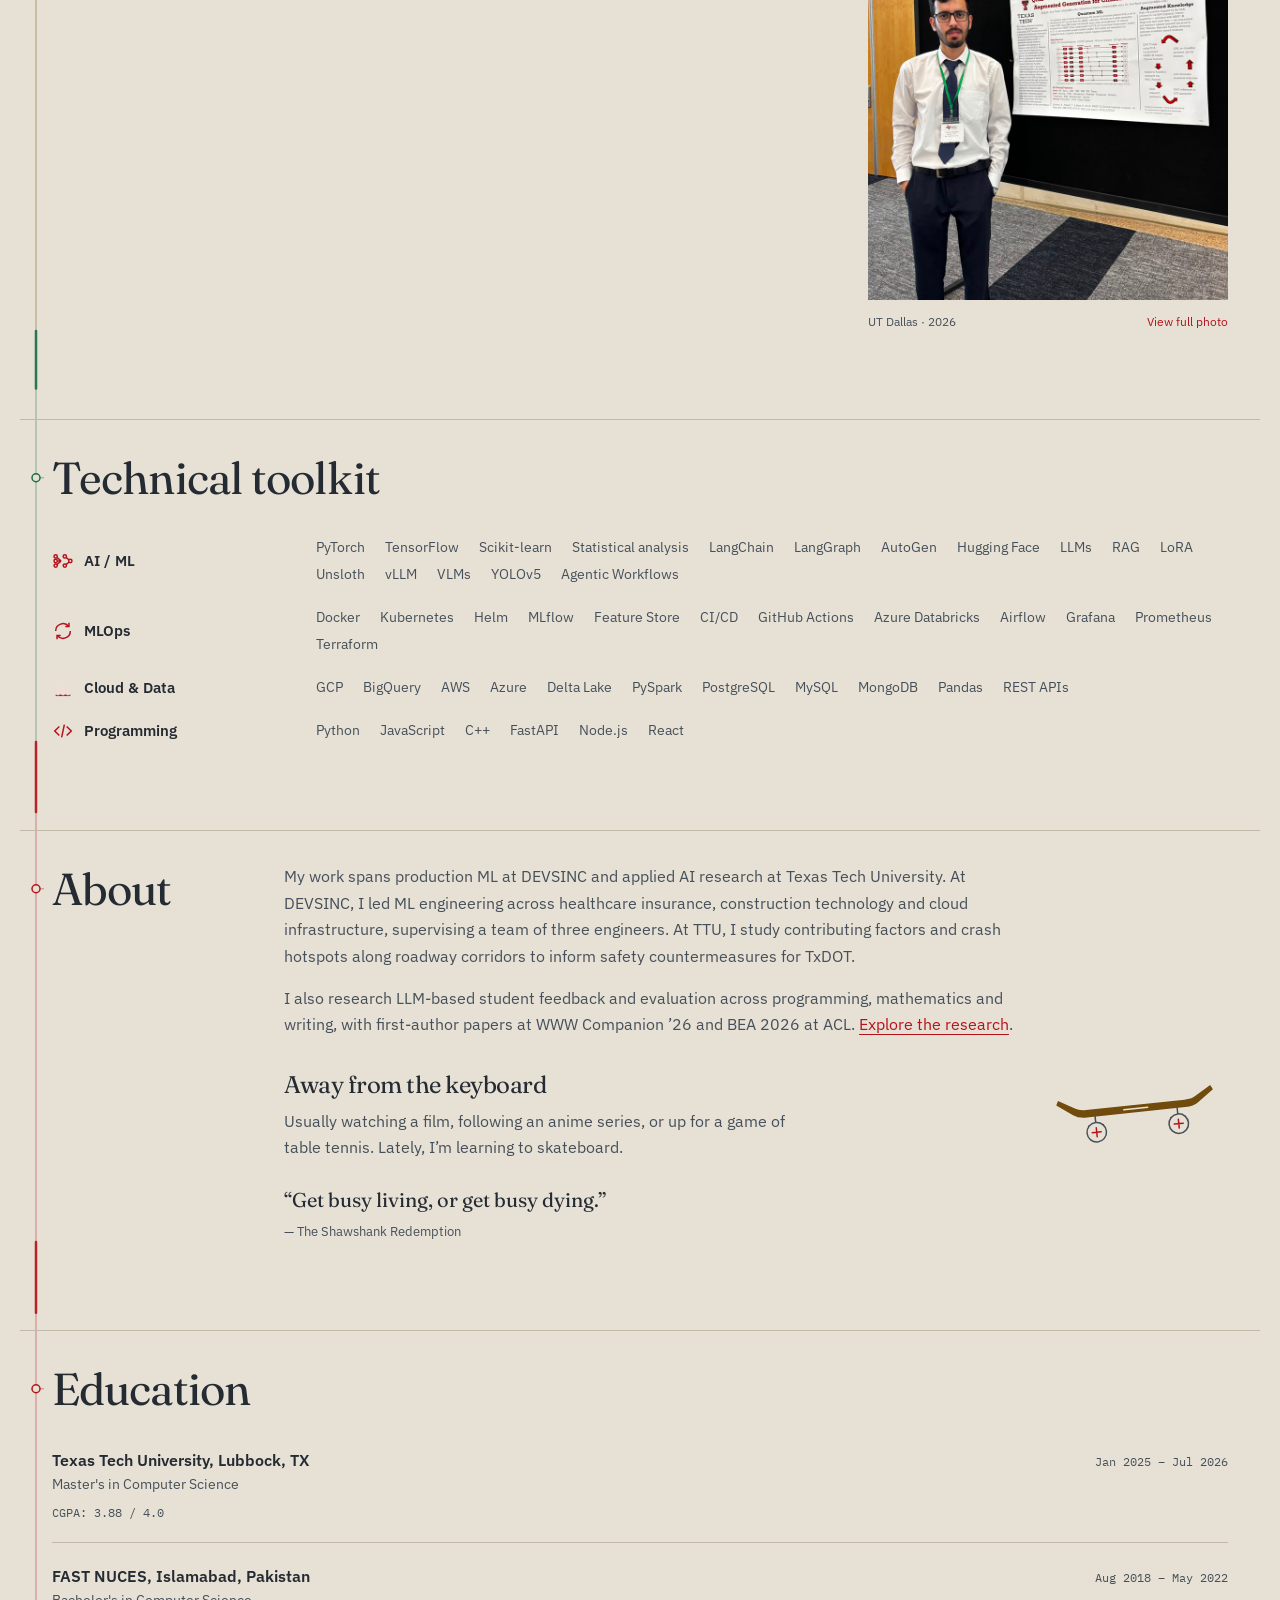
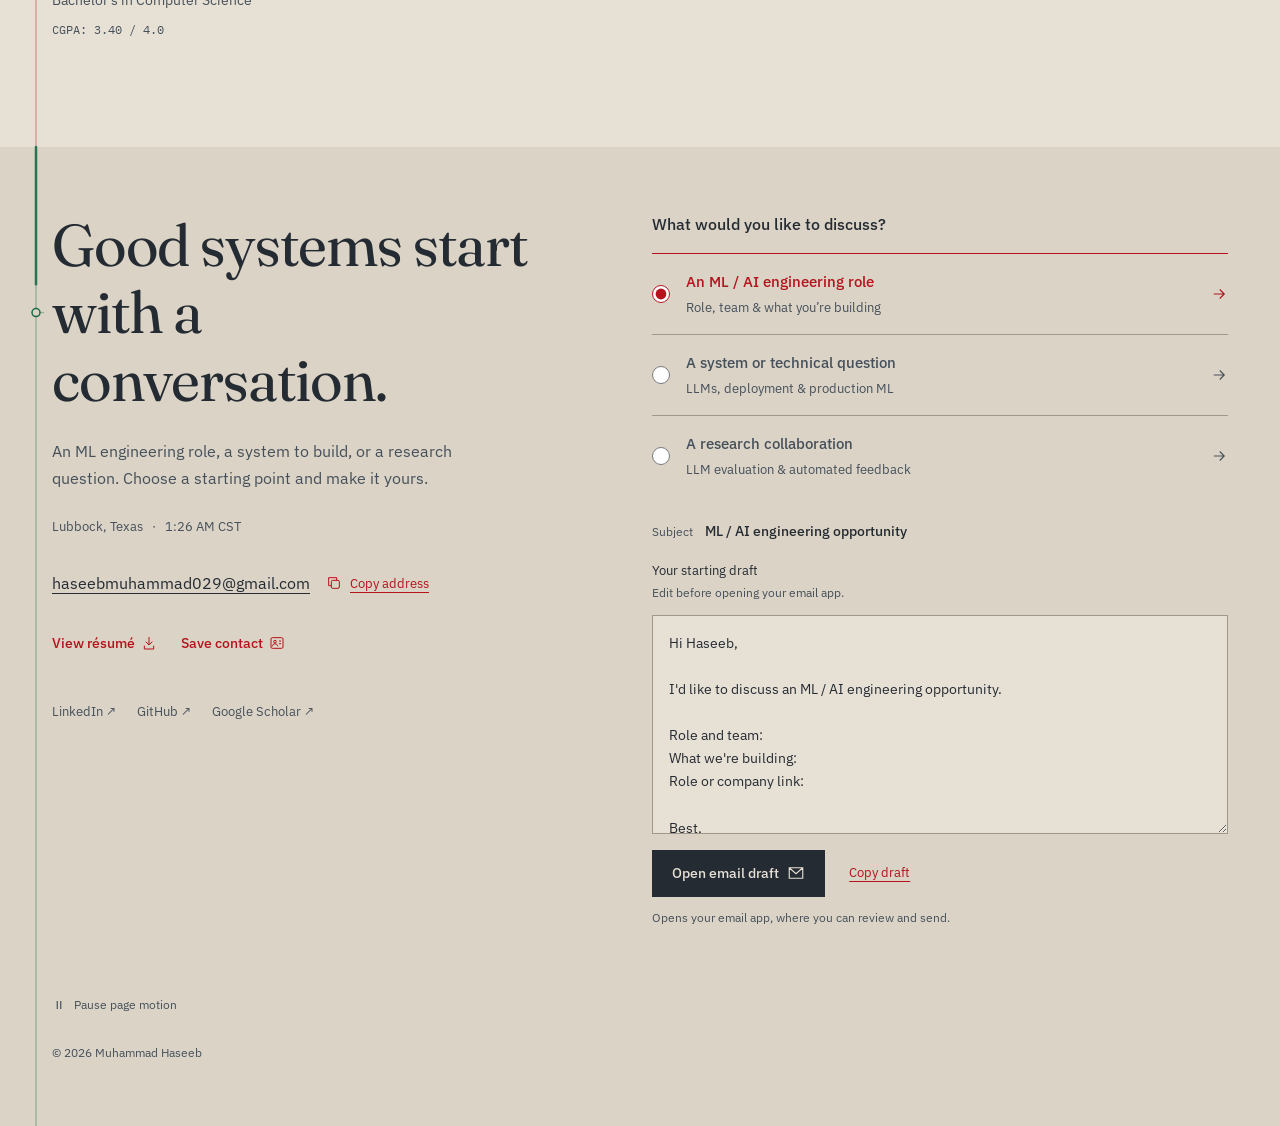
==== commit 7ae39bb5: "Add ML motifs: animated skill icons and hero sketches - Skill category headings get small animated i" ====
--- a/index.html
+++ b/index.html
@@ -63,6 +63,10 @@
     </svg>
   </div>
 
+  <div class="hero-float" aria-hidden="true">
+    <svg class="hf hf-loss" viewBox="0 0 160 90" fill="none"><path class="hf-axis" d="M10 8V78H152"/><path class="hf-curve" pathLength="100" d="M12 16C30 62 46 40 64 52S100 66 118 58S140 70 150 72"/><circle class="hf-dot" r="3.2"><animateMotion dur="7s" repeatCount="indefinite" path="M12 16C30 62 46 40 64 52S100 66 118 58S140 70 150 72"/></circle></svg>
+    <svg class="hf hf-scatter" viewBox="0 0 120 90" fill="none"><circle class="hf-p p1" cx="20" cy="22" r="3"/><circle class="hf-p p2" cx="34" cy="48" r="3"/><circle class="hf-p p3" cx="52" cy="30" r="3"/><circle class="hf-p p4" cx="68" cy="62" r="3"/><circle class="hf-p p5" cx="88" cy="36" r="3"/><circle class="hf-p p6" cx="104" cy="70" r="3"/><path class="hf-fit" d="M10 74L112 18"/></svg>
+  </div>
   <div class="w hero-inner">
     <div class="hero-text">
       <h1 id="intro-title"><span class="hero-title-line">From models</span><span class="hero-title-line">to <em>production.</em></span></h1>
@@ -727,7 +731,7 @@
     </div>
     <div class="skills-grid">
       <div class="skill-cat">
-        <h4>AI / ML</h4>
+        <h4 class="skill-h"><svg class="ml-ico ml-ico-net" viewBox="0 0 24 24" fill="none" stroke="currentColor" stroke-width="1.5" aria-hidden="true"><path d="M4 7l6 5M4 17l6-5M4 12h6M14 7l6 5M14 17l6-5"/><circle cx="4" cy="7" r="1.8"/><circle cx="4" cy="17" r="1.8"/><circle cx="4" cy="12" r="1.8"/><circle cx="14" cy="7" r="1.8"/><circle cx="14" cy="17" r="1.8"/><circle cx="20" cy="12" r="1.8"/></svg><span>AI / ML</span></h4>
         <div class="skill-tags">
           <span class="skill-tag">PyTorch</span>
           <span class="skill-tag">TensorFlow</span>
@@ -748,7 +752,7 @@
         </div>
       </div>
       <div class="skill-cat">
-        <h4>MLOps</h4>
+        <h4 class="skill-h"><svg class="ml-ico ml-ico-cycle" viewBox="0 0 24 24" fill="none" stroke="currentColor" stroke-width="1.5" aria-hidden="true"><path d="M20 12a8 8 0 0 1-14.3 4.9"/><path d="M4 12a8 8 0 0 1 14.3-4.9"/><path d="M18.5 3v4h-4M5.5 21v-4h4"/></svg><span>MLOps</span></h4>
         <div class="skill-tags">
           <span class="skill-tag">Docker</span>
           <span class="skill-tag">Kubernetes</span>
@@ -765,7 +769,7 @@
         </div>
       </div>
       <div class="skill-cat">
-        <h4>Cloud &amp; Data</h4>
+        <h4 class="skill-h"><svg class="ml-ico ml-ico-bars" viewBox="0 0 24 24" fill="none" stroke="currentColor" stroke-width="1.5" aria-hidden="true"><path d="M4 20h16"/><rect class="b1" x="5" y="12" width="3" height="8"/><rect class="b2" x="10.5" y="7" width="3" height="13"/><rect class="b3" x="16" y="10" width="3" height="10"/></svg><span>Cloud &amp; Data</span></h4>
         <div class="skill-tags">
           <span class="skill-tag">GCP</span>
           <span class="skill-tag">BigQuery</span>
@@ -781,7 +785,7 @@
         </div>
       </div>
       <div class="skill-cat">
-        <h4>Programming</h4>
+        <h4 class="skill-h"><svg class="ml-ico ml-ico-code" viewBox="0 0 24 24" fill="none" stroke="currentColor" stroke-width="1.5" aria-hidden="true"><path d="M8 7l-5 5 5 5M16 7l5 5-5 5M13.5 5l-3 14"/></svg><span>Programming</span></h4>
         <div class="skill-tags">
           <span class="skill-tag">Python</span>
           <span class="skill-tag">JavaScript</span>
--- a/style.css
+++ b/style.css
@@ -677,3 +677,53 @@
 @media (max-width: 380px) { .thesis-scope > div { grid-template-columns: 104px minmax(0, 1fr); gap: 12px; } }
 
 @media (max-width: 360px) { .hero-portrait { flex-basis: 112px; width: 112px; height: 140px; } .hero-profile { gap: 16px; } }
+
+/* ---- ML motifs: skill icons and hero sketches ----
+   Motion follows the page controls: the hero pauses with its
+   [data-motion] state, and journey sections pause when off screen. */
+.skill-h { display: flex; align-items: center; gap: 10px; }
+.ml-ico { width: 22px; height: 22px; flex: 0 0 22px; color: var(--accent); overflow: visible; }
+.ml-ico * { vector-effect: non-scaling-stroke; }
+.ml-ico-net circle { fill: var(--accent-d); }
+.ml-ico-net circle:nth-of-type(odd) { animation: ml-pulse 2.4s ease-in-out infinite; }
+.ml-ico-net circle:nth-of-type(even) { animation: ml-pulse 2.4s ease-in-out infinite .8s; }
+.ml-ico-cycle { animation: ml-spin 6s linear infinite; transform-origin: 12px 12px; }
+.ml-ico-bars rect { fill: var(--accent-d); stroke: none; transform-box: fill-box; transform-origin: bottom; animation: ml-bar 2.2s ease-in-out infinite; }
+.ml-ico-bars .b2 { animation-delay: .3s; }
+.ml-ico-bars .b3 { animation-delay: .6s; }
+.ml-ico-code path { animation: ml-code 2.6s ease-in-out infinite; }
+.ml-ico-code path:nth-child(2) { animation-delay: .4s; }
+.journey-section[data-motion="paused"] .ml-ico * , .journey-section[data-motion="paused"] .ml-ico { animation-play-state: paused; }
+.journey-section[data-motion="running"] .ml-ico * { animation-play-state: running; }
+@keyframes ml-pulse { 0%,100% { opacity: .55; } 50% { opacity: 1; } }
+@keyframes ml-spin { to { transform: rotate(360deg); } }
+@keyframes ml-bar { 0%,100% { transform: scaleY(.45); } 50% { transform: scaleY(1); } }
+@keyframes ml-code { 0%,100% { opacity: .5; } 50% { opacity: 1; } }
+
+.hero-float { position: absolute; inset: 0; z-index: 0; pointer-events: none; color: var(--accent); }
+.hf { position: absolute; opacity: .32; overflow: visible; }
+.hf path, .hf circle, .hf rect, .hf text { stroke: currentColor; stroke-width: 1.2; vector-effect: non-scaling-stroke; }
+.hf text { fill: currentColor; stroke: none; font-family: var(--fm); font-size: 12px; }
+.hf-loss { width: 170px; top: 96px; right: 4%; }
+.hf-curve { stroke-dasharray: 100; stroke-dashoffset: 100; animation: ml-draw 6s ease-in-out infinite; }
+.hf-axis { opacity: .6; }
+.hf-dot { fill: var(--accent); stroke: none; }
+.hf-scatter { width: 120px; bottom: 28px; left: 2%; }
+.hf-p { fill: var(--accent); stroke: none; animation: ml-bob 4s ease-in-out infinite; }
+.hf-p.p2 { animation-delay: .5s; } .hf-p.p3 { animation-delay: 1s; } .hf-p.p4 { animation-delay: 1.5s; } .hf-p.p5 { animation-delay: 2s; } .hf-p.p6 { animation-delay: 2.5s; }
+.hf-fit { stroke-dasharray: 4 4; opacity: .6; }
+.hf-bowl { width: 150px; top: 22px; left: 52%; }
+.hf-ball { fill: var(--accent); stroke: none; }
+.hf-tokens { width: 150px; bottom: 96px; right: 6%; }
+.hf-chip { fill: var(--accent-d); }
+.hf-tok { fill: var(--accent-d); stroke: none; animation: ml-token 3.6s ease-in-out infinite; }
+.hf-tok.t2 { animation-delay: .6s; } .hf-tok.t3 { animation-delay: 1.2s; }
+@keyframes ml-draw { 0% { stroke-dashoffset: 100; } 50%,100% { stroke-dashoffset: 0; } }
+@keyframes ml-bob { 0%,100% { transform: translateY(0); } 50% { transform: translateY(-5px); } }
+@keyframes ml-token { 0%,100% { transform: translateX(0); opacity: .5; } 50% { transform: translateX(6px); opacity: 1; } }
+.hero[data-motion="paused"] .hf *, .hero[data-motion="paused"] .hf { animation-play-state: paused; }
+@media (max-width: 760px) { .hero-float { display: none; } }
+@media (prefers-reduced-motion: reduce) {
+  .ml-ico *, .ml-ico, .hf *, .hf { animation: none !important; }
+  .hf-curve { stroke-dashoffset: 0; }
+}
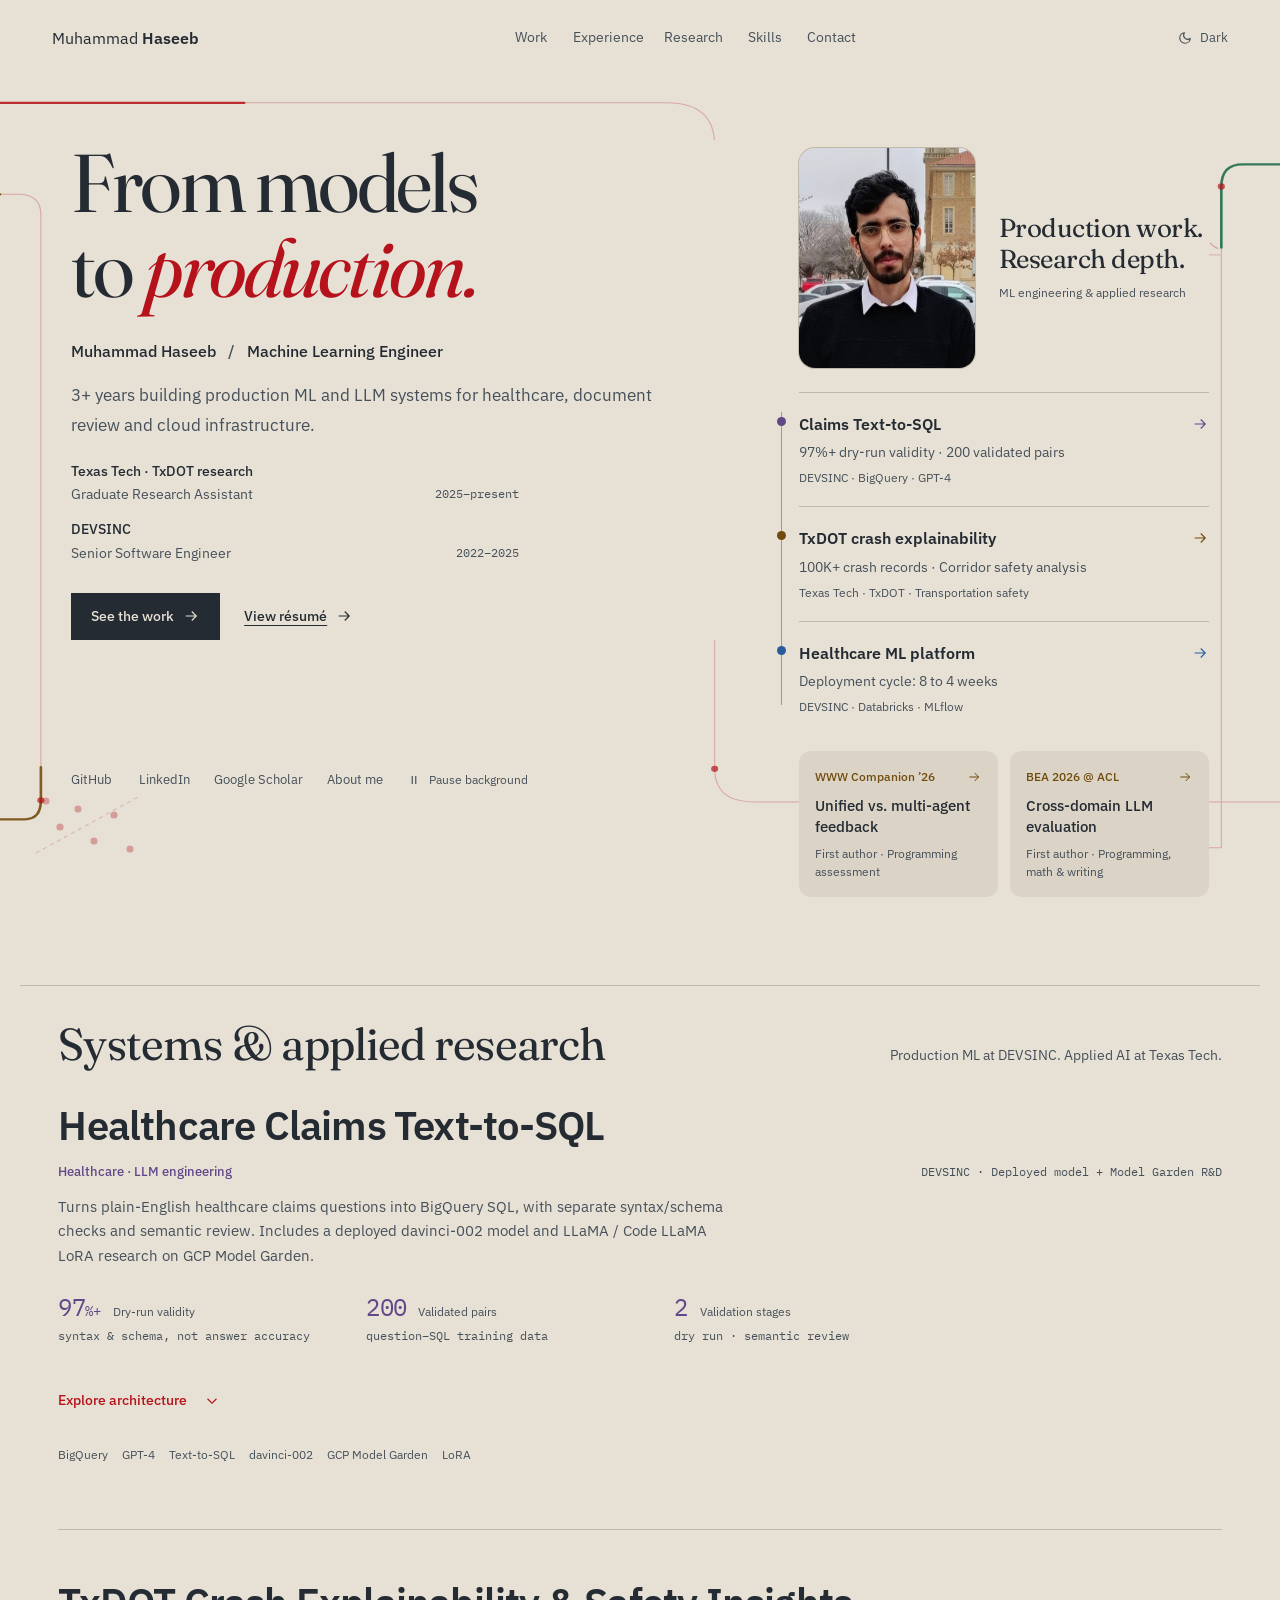
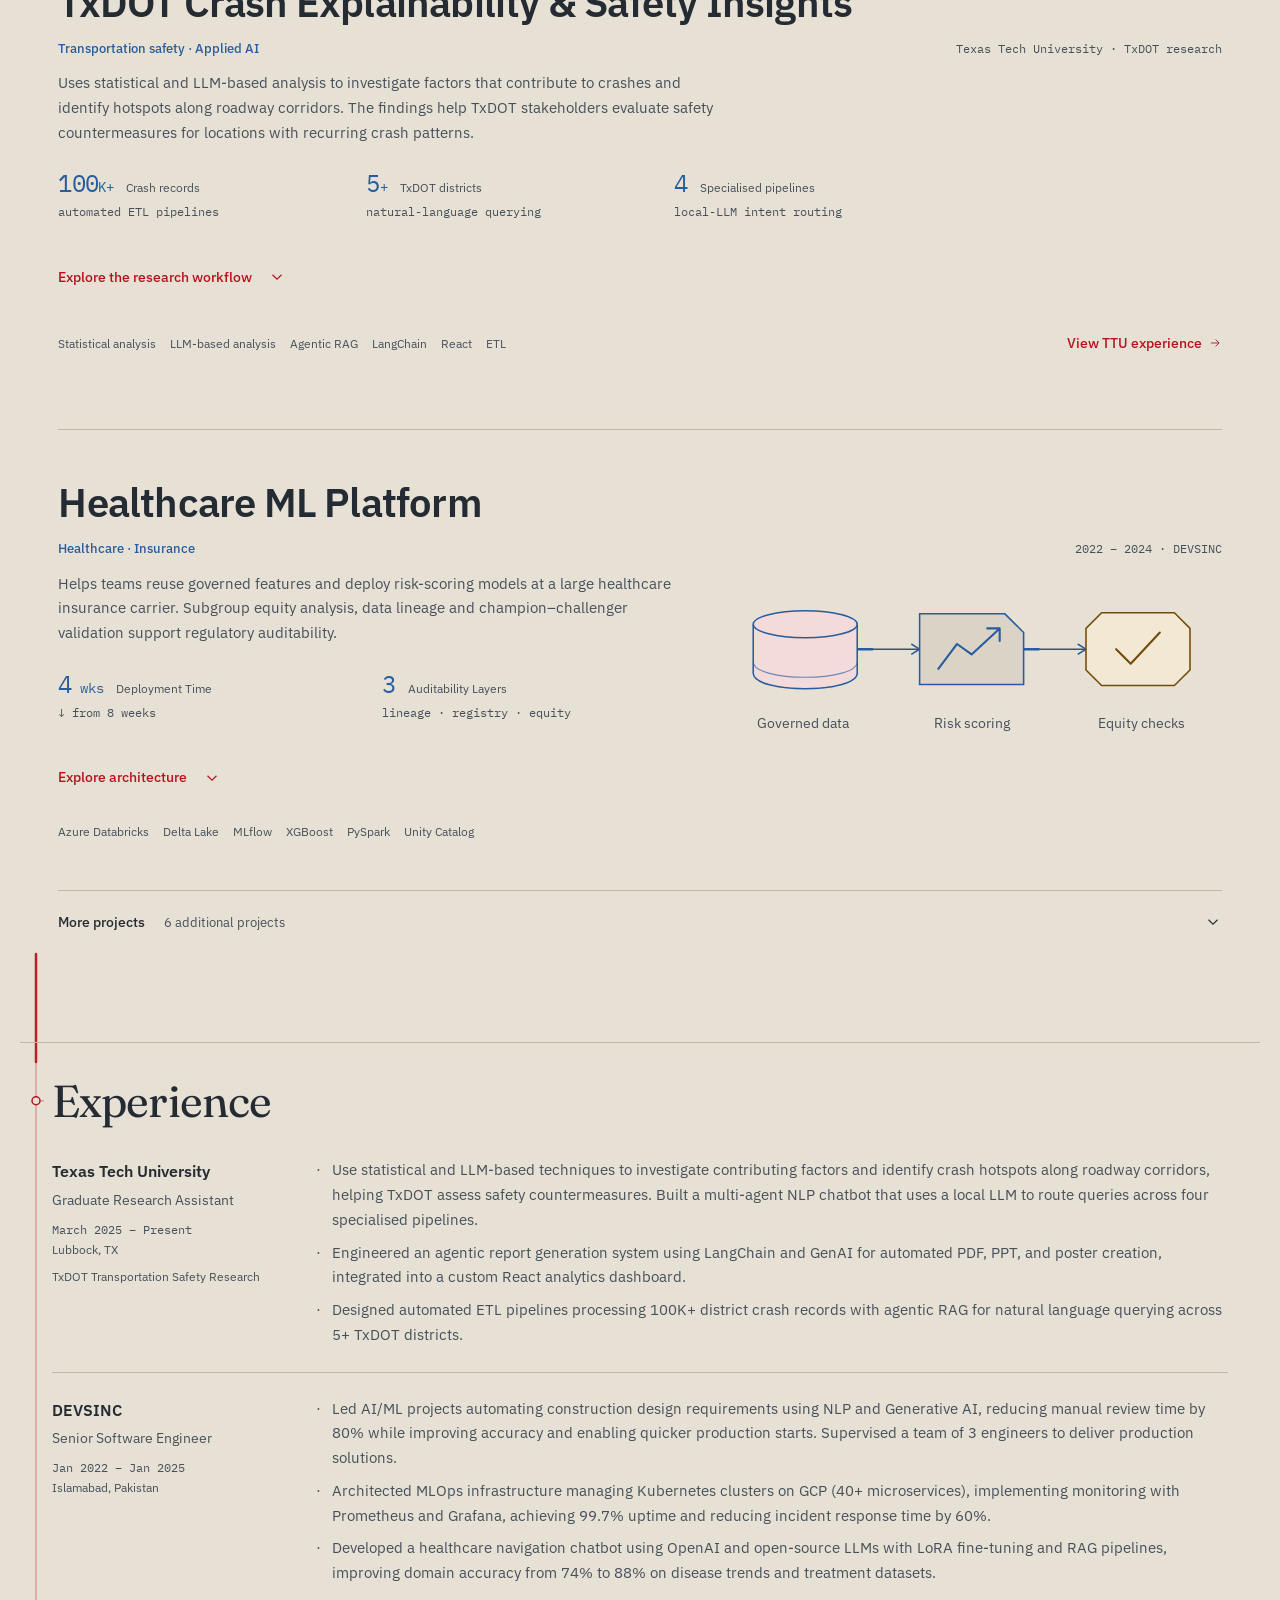
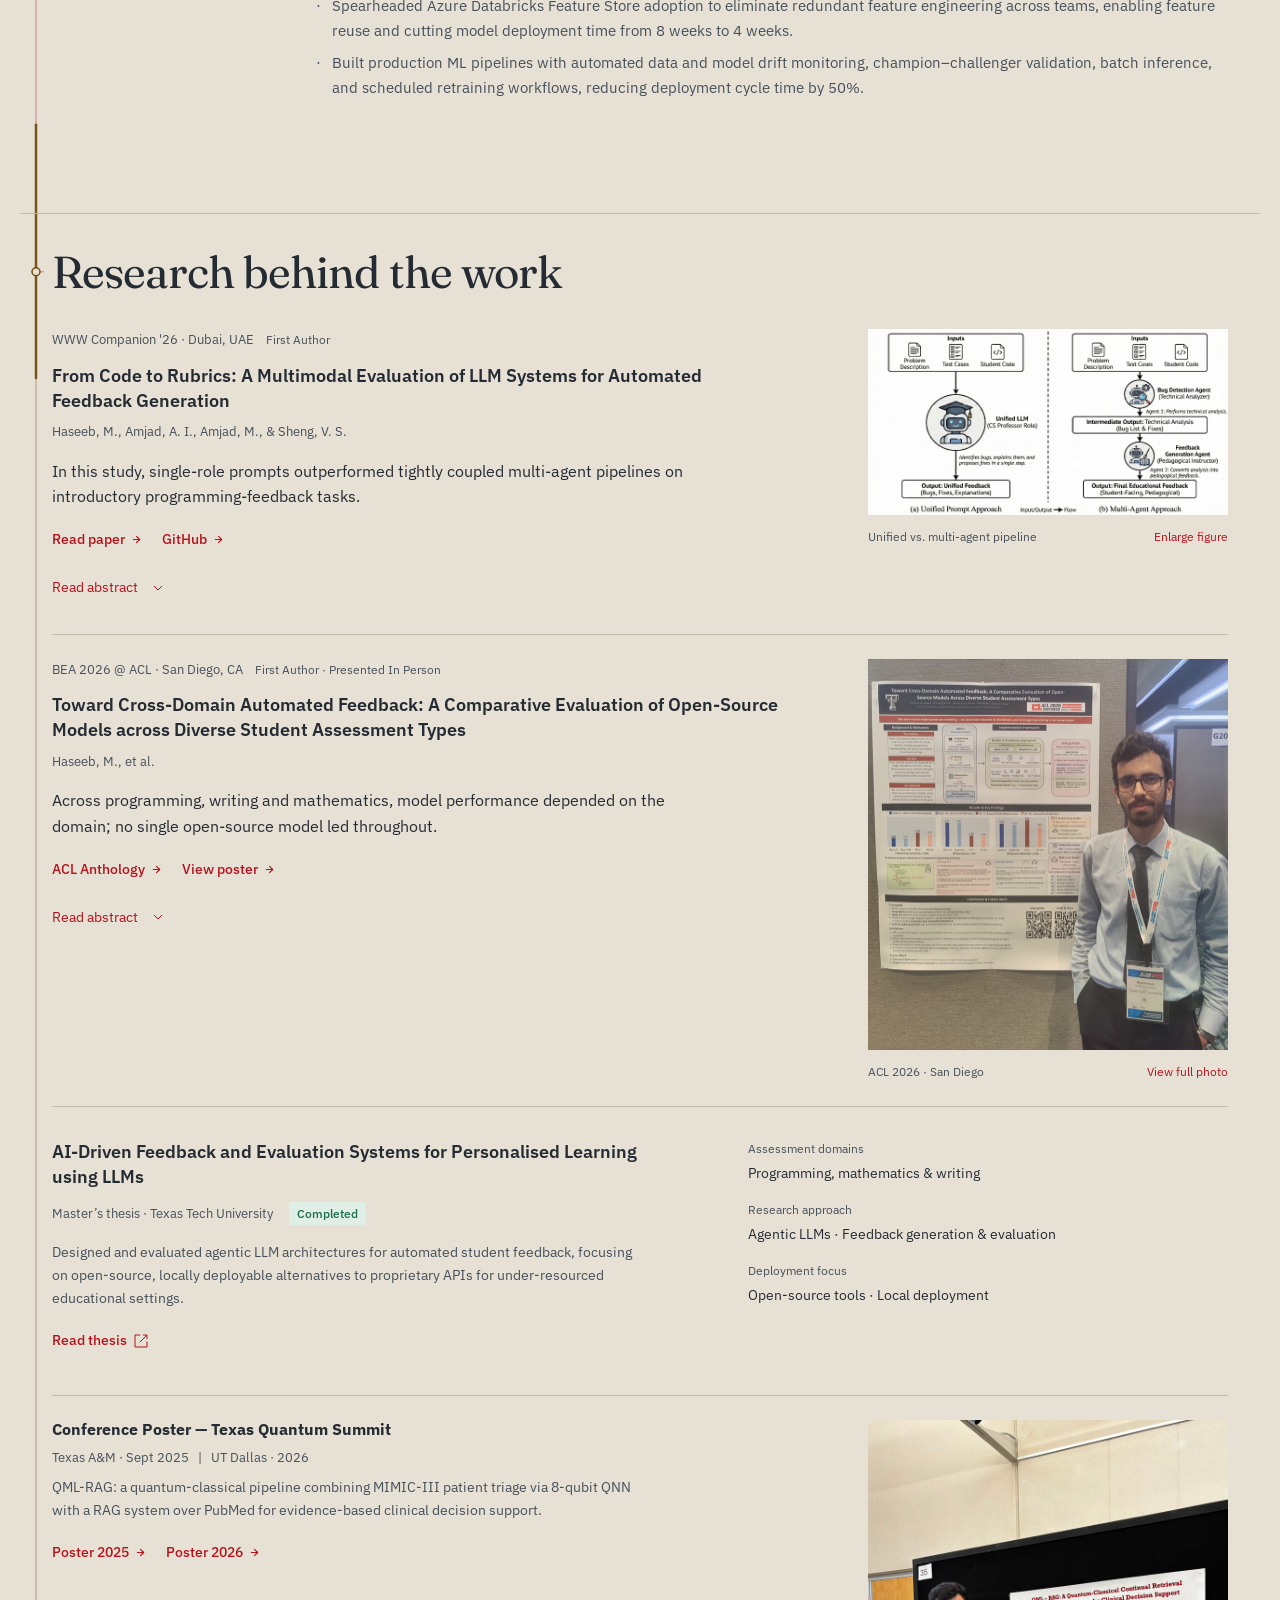
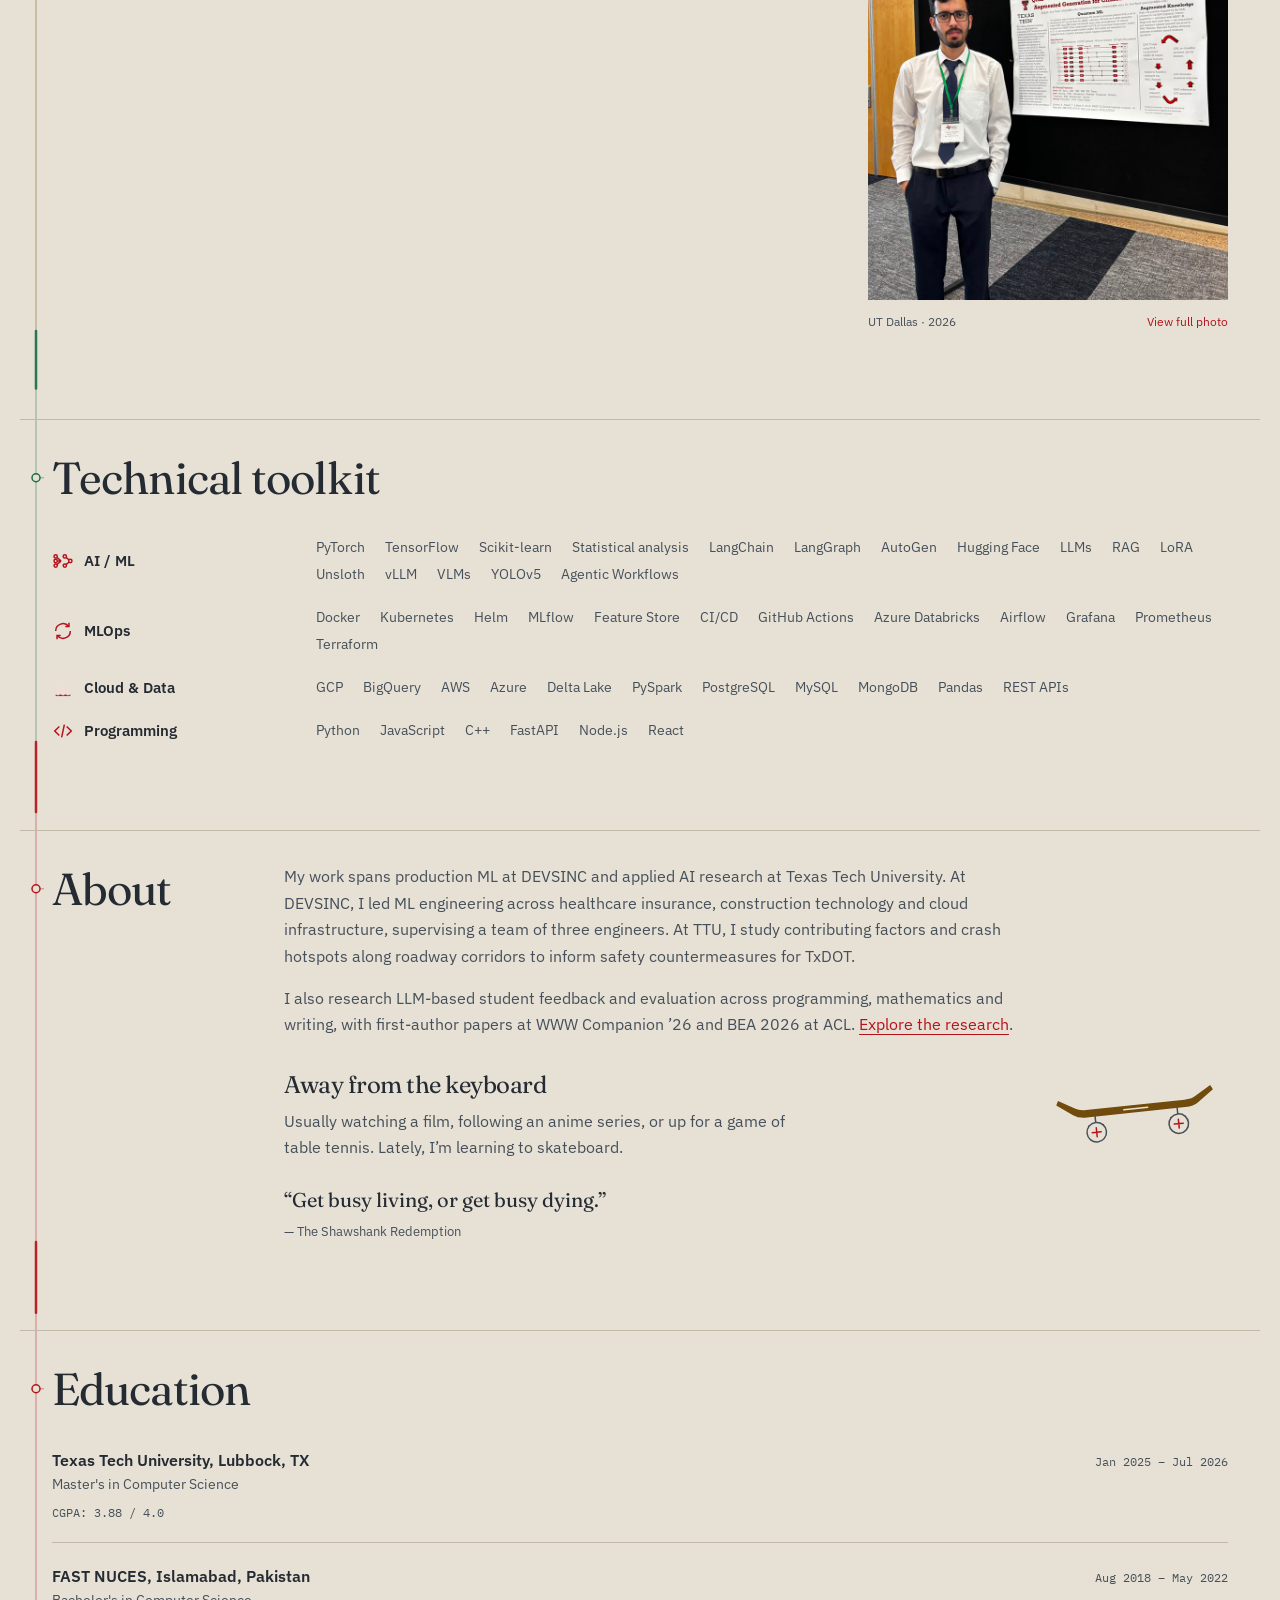
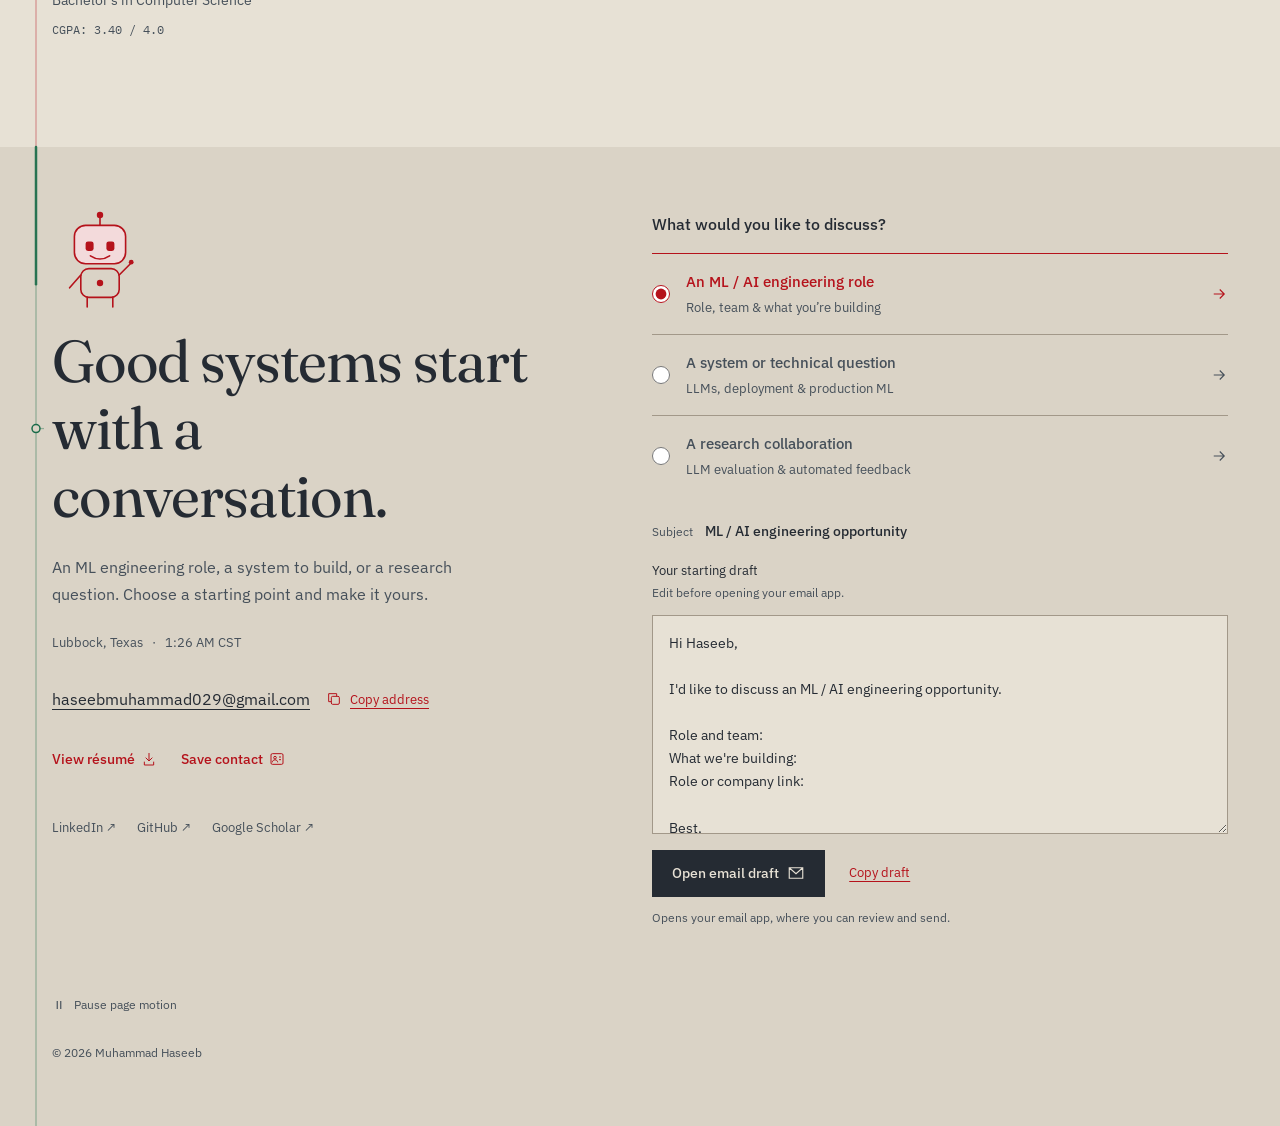
==== commit e74273d5: "Add a small animated line-art robot to the contact section Blinks, pulses its antenna and waves when" ====
--- a/index.html
+++ b/index.html
@@ -901,6 +901,19 @@
   <div class="w">
     <div class="contact-layout">
       <div class="contact-intro">
+        <svg class="bot" viewBox="0 0 120 130" fill="none" aria-hidden="true">
+          <line class="bot-ant" x1="60" y1="18" x2="60" y2="6" stroke="currentColor" stroke-width="2"/>
+          <circle class="bot-light" cx="60" cy="5" r="4"/>
+          <rect class="bot-head" x="28" y="18" width="64" height="48" rx="14" stroke="currentColor" stroke-width="2"/>
+          <rect class="bot-eye bot-eye-l" x="42" y="38" width="10" height="12" rx="3" fill="currentColor"/>
+          <rect class="bot-eye bot-eye-r" x="68" y="38" width="10" height="12" rx="3" fill="currentColor"/>
+          <path d="M48 56q12 8 24 0" stroke="currentColor" stroke-width="2" stroke-linecap="round"/>
+          <rect x="36" y="72" width="48" height="36" rx="10" stroke="currentColor" stroke-width="2"/>
+          <circle class="bot-dot" cx="60" cy="90" r="4" fill="currentColor"/>
+          <path class="bot-arm-l" d="M36 80 L22 96" stroke="currentColor" stroke-width="2" stroke-linecap="round"/>
+          <g class="bot-arm-r"><path d="M84 80 L98 66" stroke="currentColor" stroke-width="2" stroke-linecap="round"/><circle cx="99" cy="64" r="3" fill="currentColor"/></g>
+          <path d="M44 108v12M76 108v12" stroke="currentColor" stroke-width="2" stroke-linecap="round"/>
+        </svg>
         <h2 class="footer-title">Good systems start with a conversation.</h2>
         <p class="contact-lead">An ML engineering role, a system to build, or a research question. Choose a starting point and make it yours.</p>
         <p class="contact-location">Lubbock, Texas <span aria-hidden="true">·</span> <time id="contactLocalTime">Central Time</time></p>
--- a/style.css
+++ b/style.css
@@ -727,3 +727,20 @@
   .ml-ico *, .ml-ico, .hf *, .hf { animation: none !important; }
   .hf-curve { stroke-dashoffset: 0; }
 }
+
+/* ---- Contact robot: a small line-art bot that blinks, pulses and waves ---- */
+.bot { width: 96px; height: 104px; color: var(--accent); display: block; margin-bottom: 12px; overflow: visible; }
+.bot-light { fill: var(--accent); animation: bot-pulse 2s ease-in-out infinite; }
+.bot-head { fill: var(--accent-d); }
+.bot-eye { transform-box: fill-box; transform-origin: center; animation: bot-blink 4.5s infinite; }
+.bot-dot { animation: bot-pulse 2s ease-in-out infinite .5s; }
+.bot-arm-r { transform-box: view-box; transform-origin: 84px 80px; animation: bot-wave 2.6s ease-in-out infinite; }
+.bot-arm-l { transform-box: view-box; transform-origin: 36px 80px; }
+.bot-ant { transform-box: fill-box; }
+.contact-intro:hover .bot-arm-r, .bot:hover .bot-arm-r { animation: bot-wave-fast .9s ease-in-out 3; }
+.journey-section[data-motion="paused"] .bot * { animation-play-state: paused; }
+@keyframes bot-pulse { 0%,100% { opacity: .35; } 50% { opacity: 1; } }
+@keyframes bot-blink { 0%,94%,100% { transform: scaleY(1); } 96% { transform: scaleY(.1); } }
+@keyframes bot-wave { 0%,100% { transform: rotate(0deg); } 50% { transform: rotate(-18deg); } }
+@keyframes bot-wave-fast { 0%,100% { transform: rotate(0deg); } 50% { transform: rotate(-30deg); } }
+@media (prefers-reduced-motion: reduce) { .bot * { animation: none !important; } }
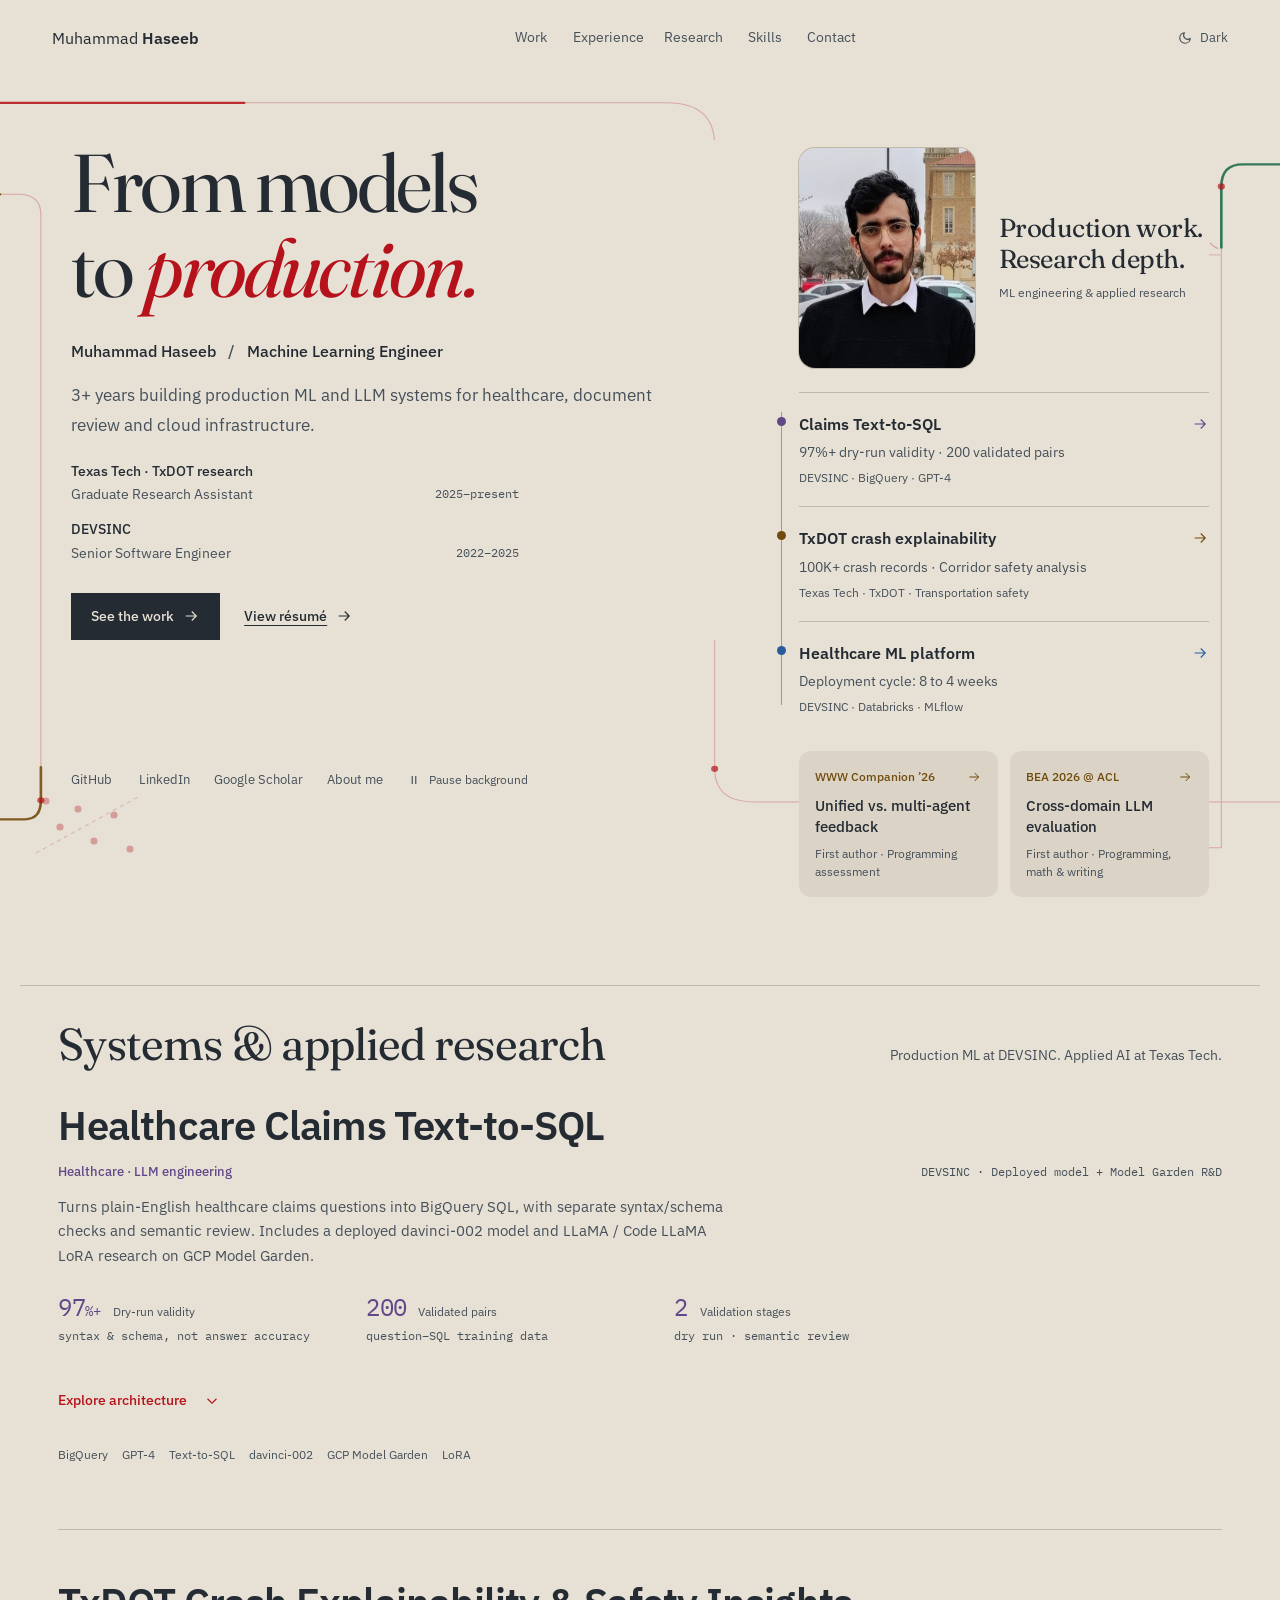
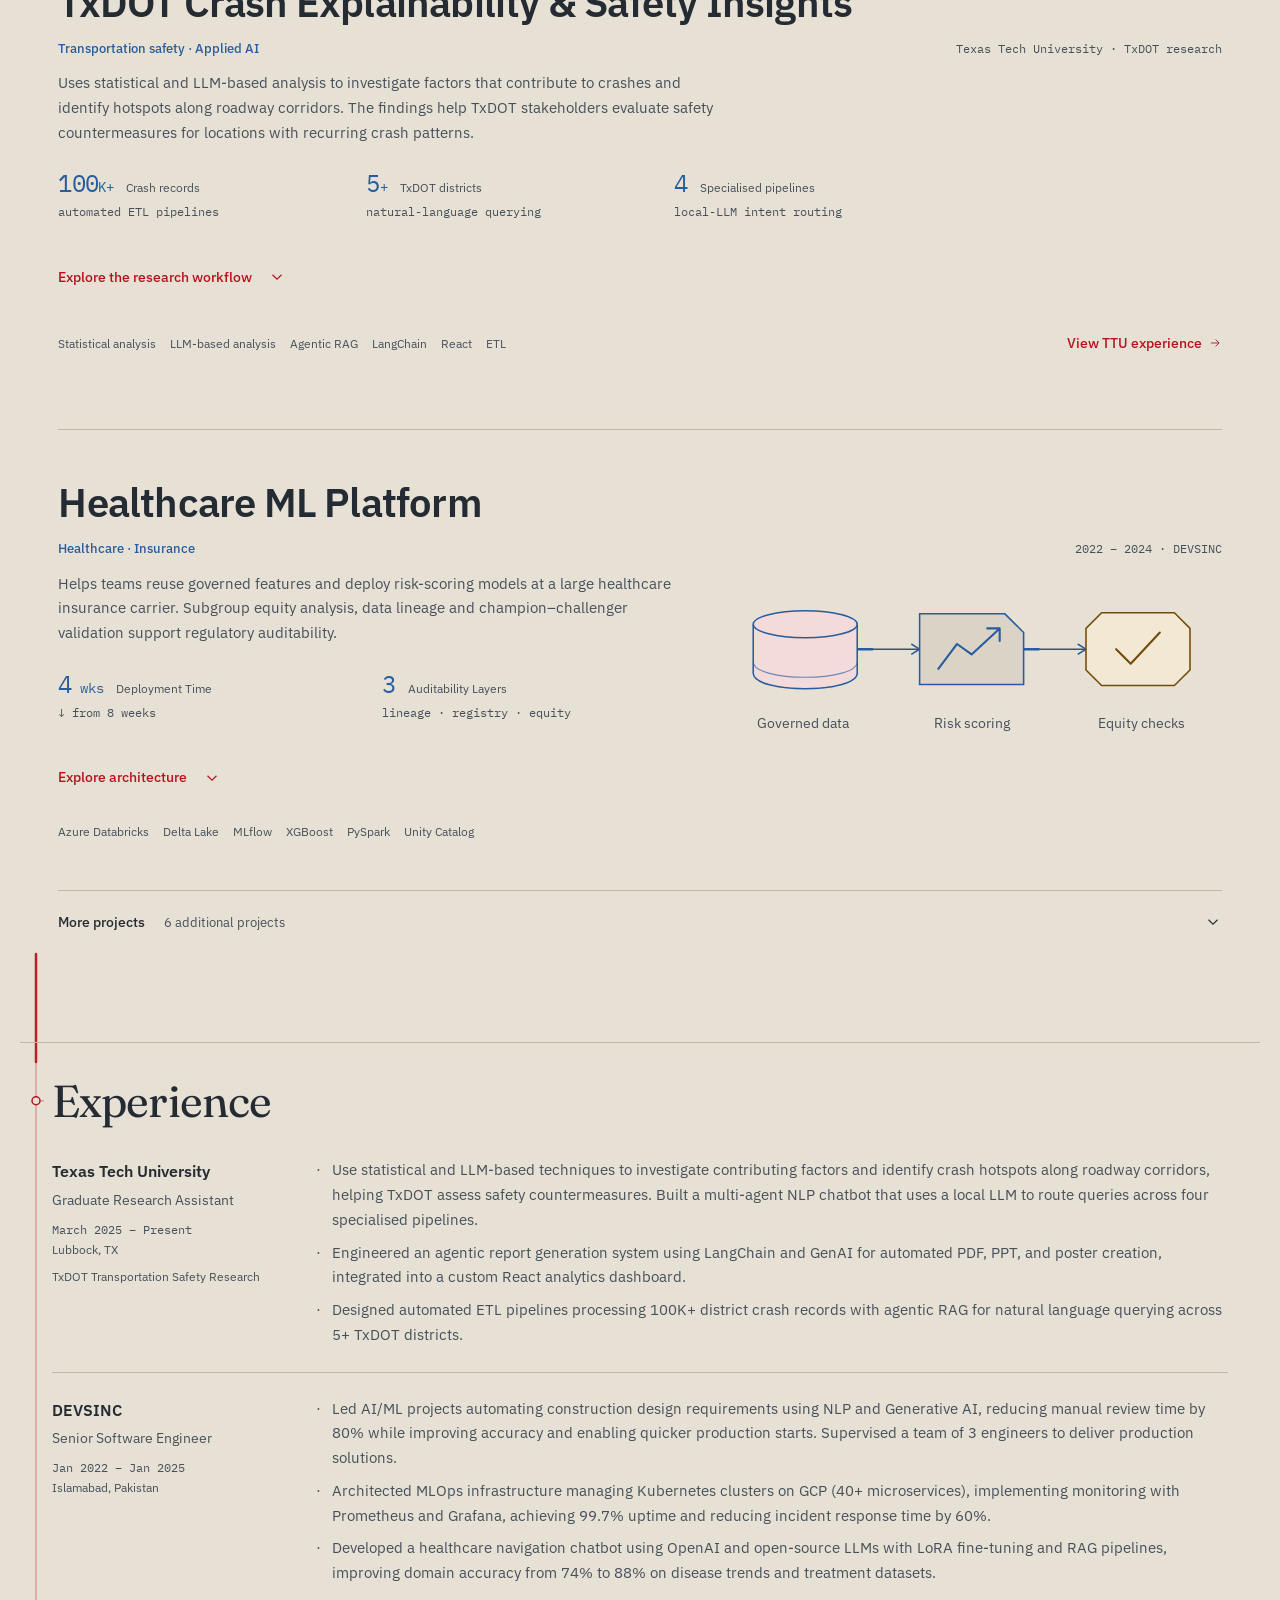
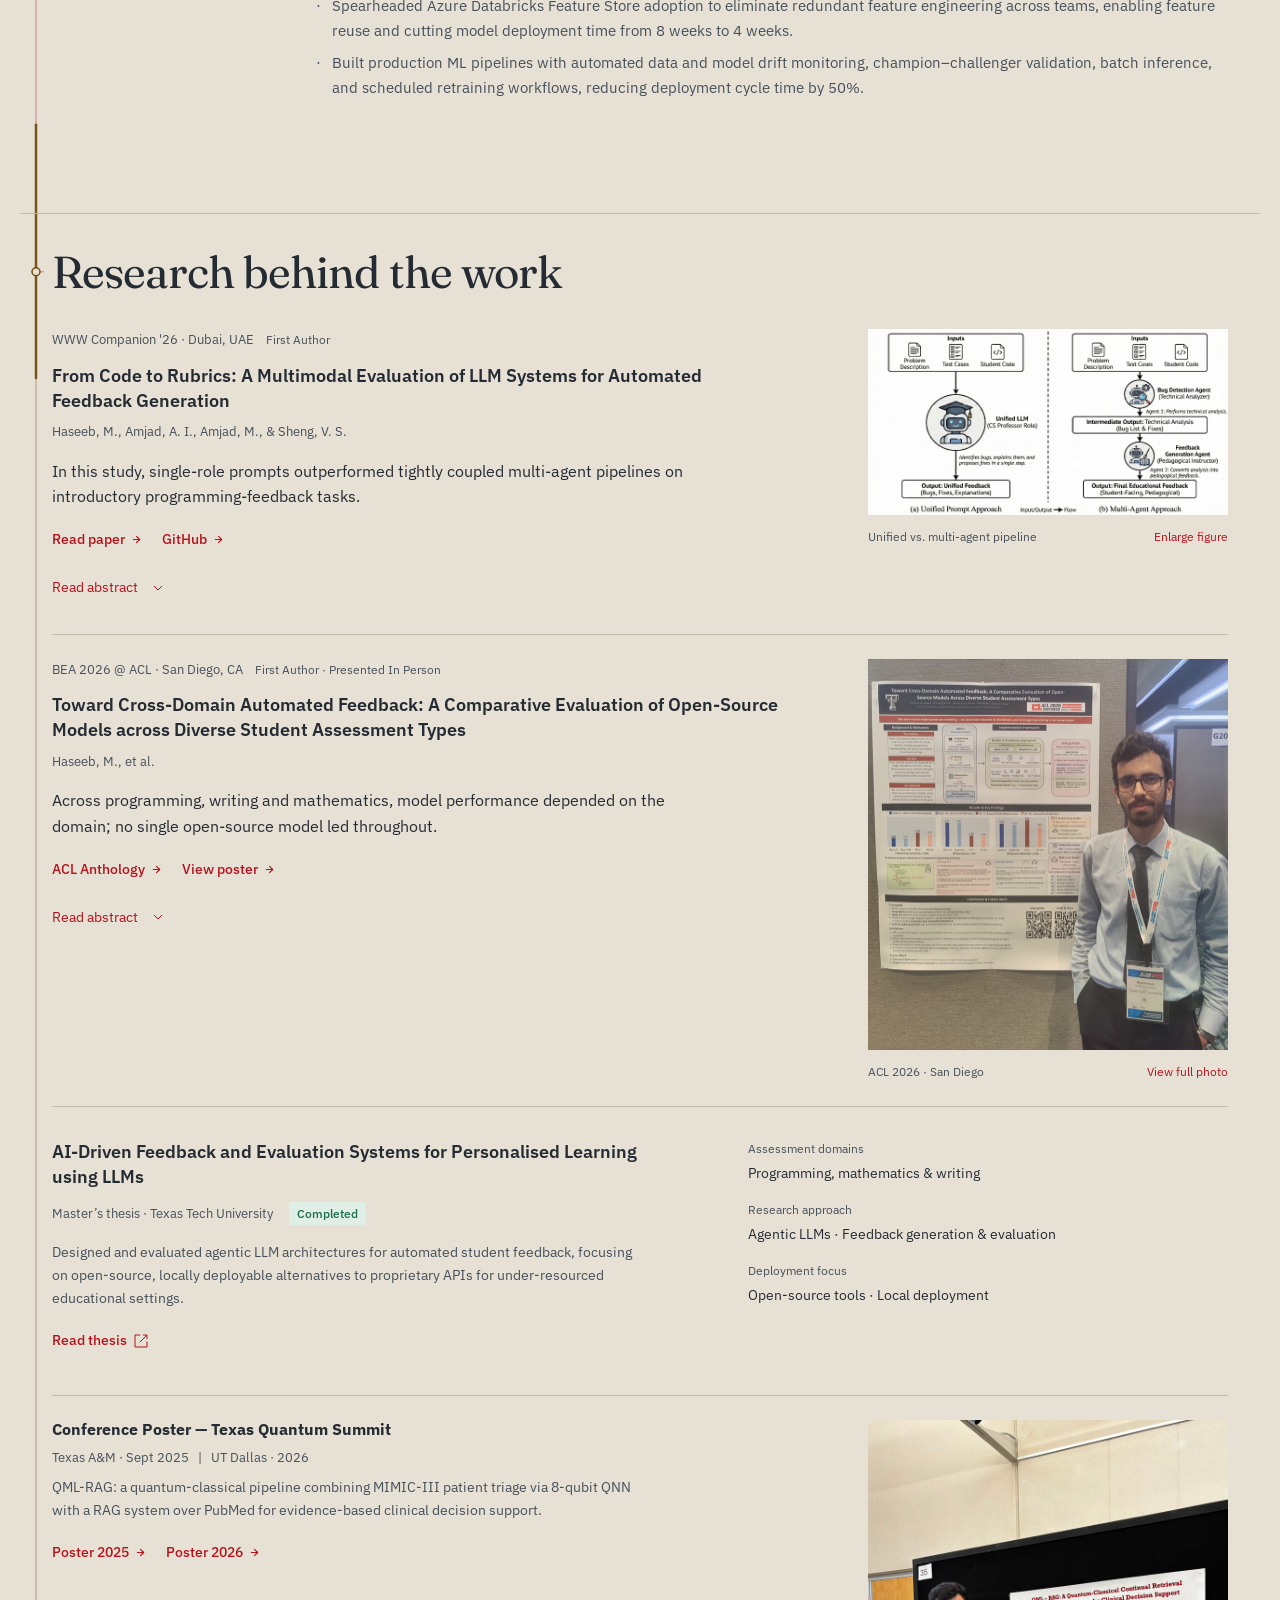
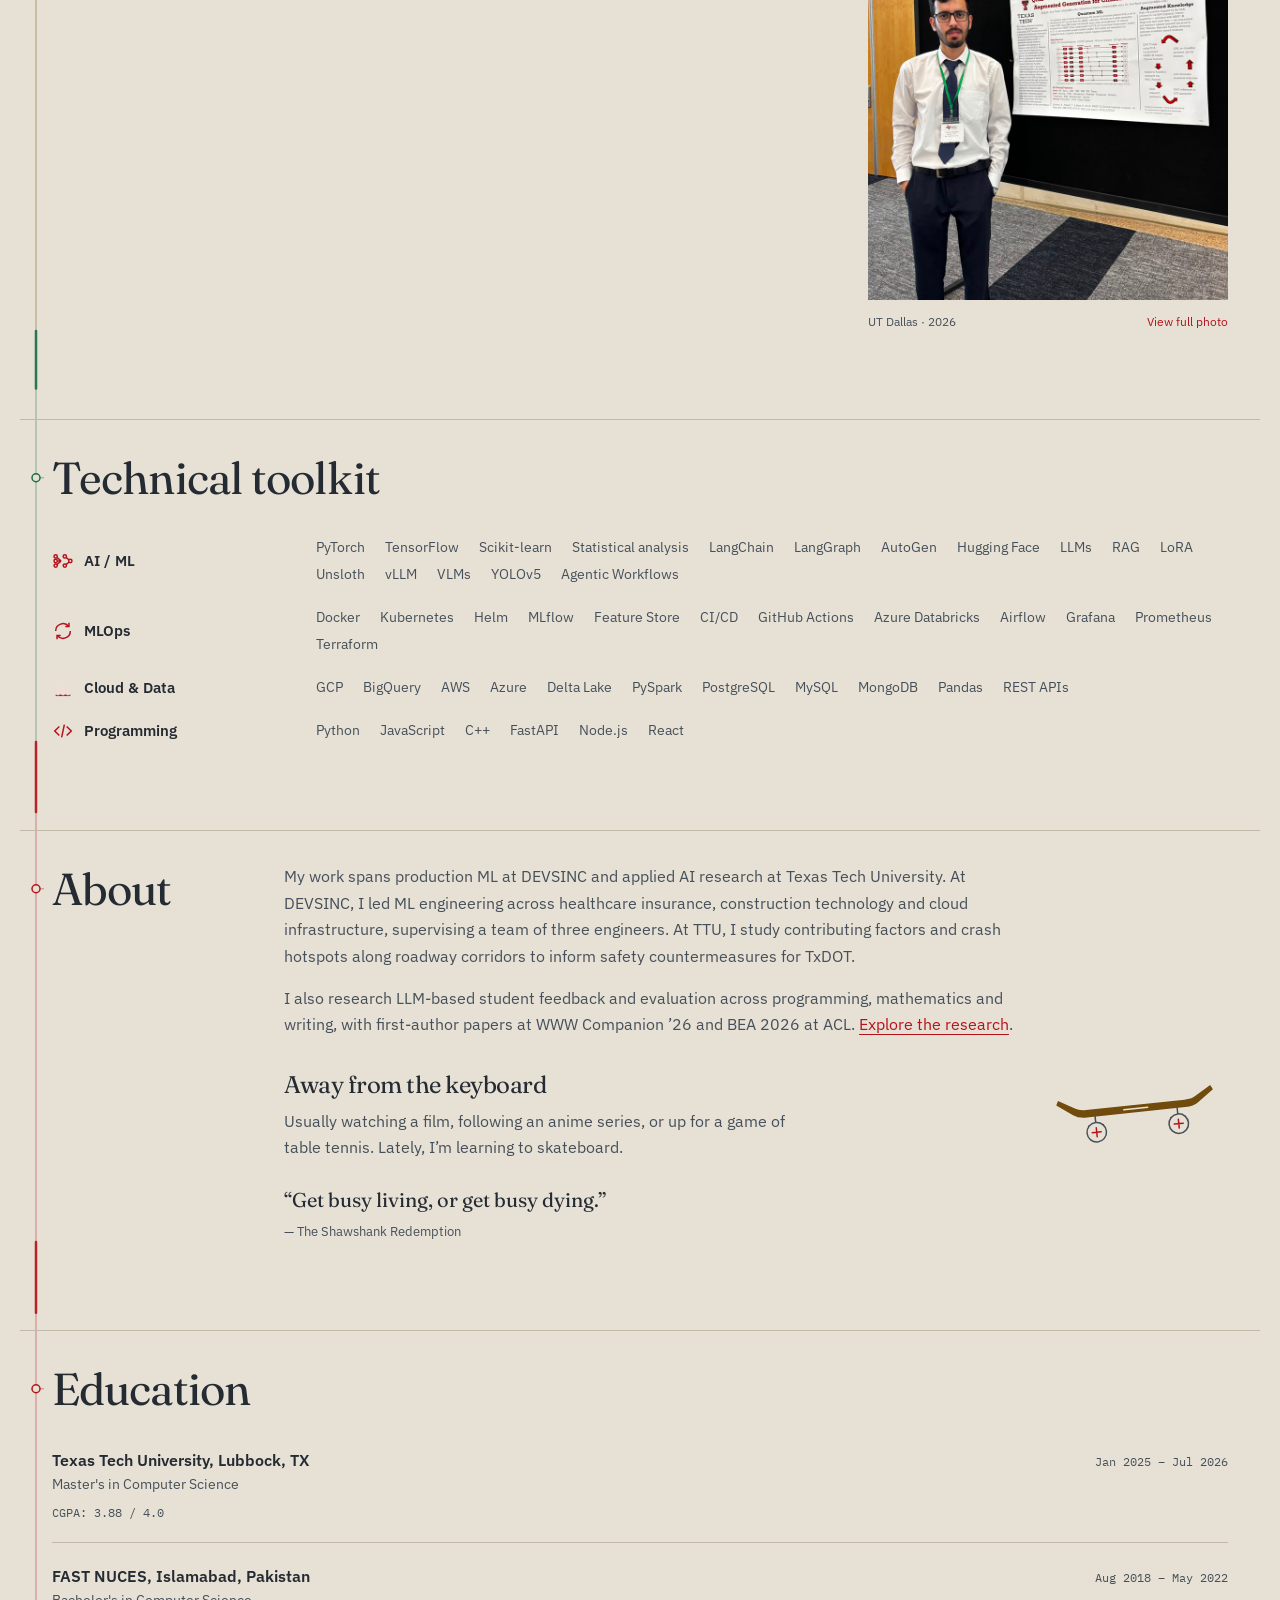
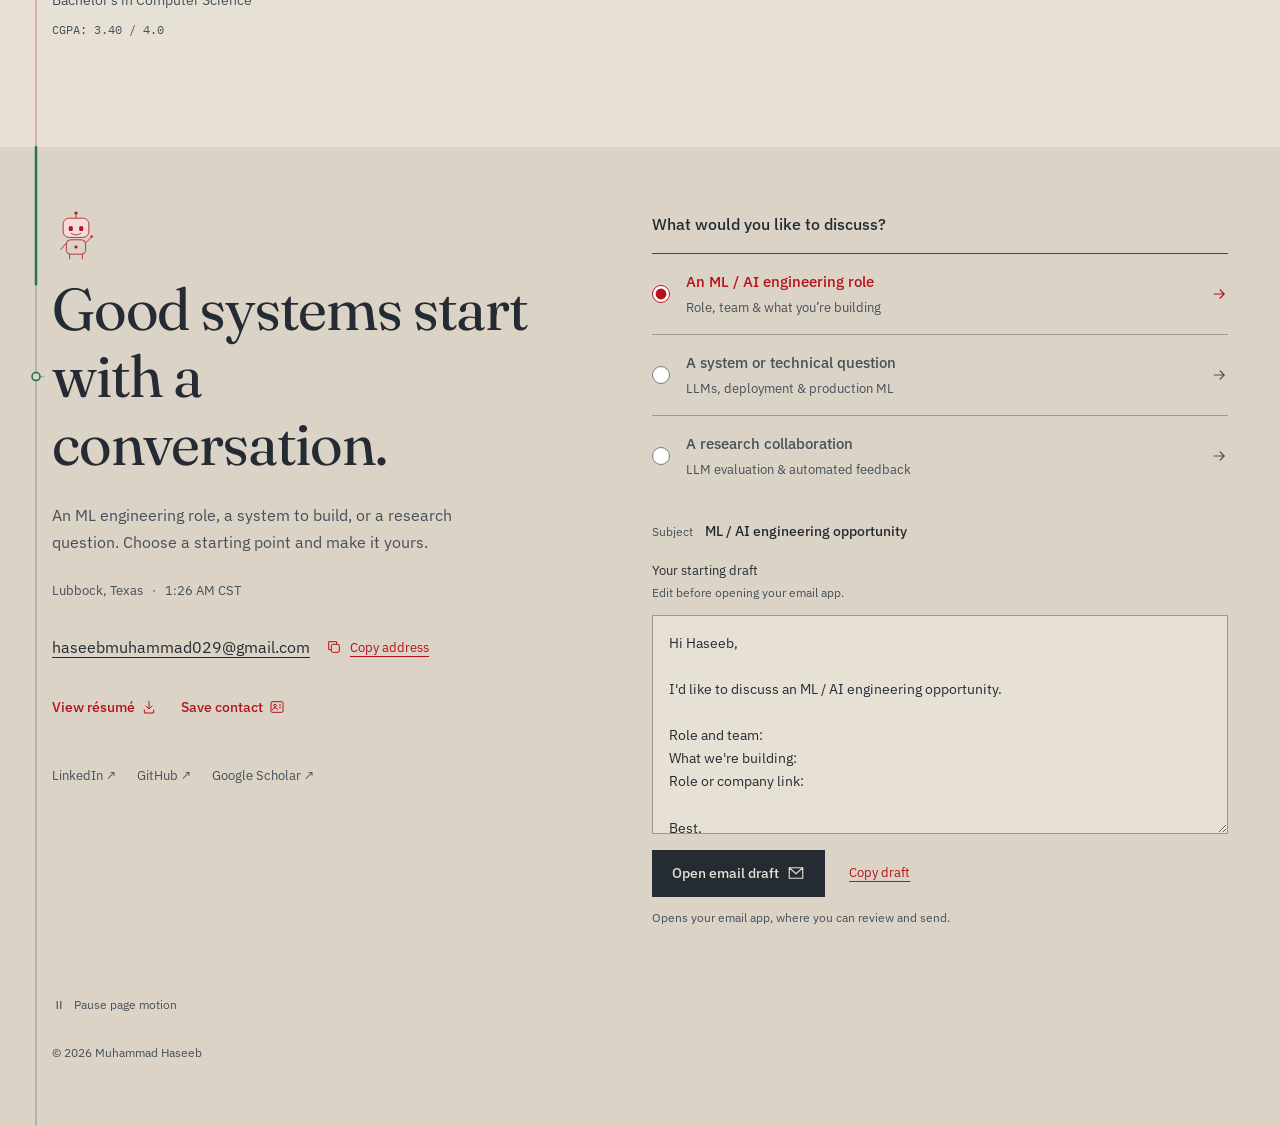
==== commit 46cd0d91: "Remove the experimentation case study card from the homepage The page stays online but is no longer " ====
--- a/index.html
+++ b/index.html
@@ -536,10 +536,6 @@
         <h3>Quantum ML + RAG Clinical AI</h3>
         <p>Clinical decision support system combining Quantum ML (MIMIC dataset) with a RAG pipeline over PubMed for evidence-based case retrieval — presented at Texas First Quantum Summit.</p>
       </div>
-      <div class="proj-card">
-        <h3><a href="ab-testing.html">Experimentation case study</a></h3>
-        <p>A/B test of a signup redesign: power analysis, sample-ratio check, guardrails, segment correction, and why checking results daily inflates false positives. Simulated data with a known ground truth. <a href="ab-testing.html">Read the case study →</a></p>
-      </div>
     </div>
 
     </details>
--- a/style.css
+++ b/style.css
@@ -729,7 +729,7 @@
 }
 
 /* ---- Contact robot: a small line-art bot that blinks, pulses and waves ---- */
-.bot { width: 96px; height: 104px; color: var(--accent); display: block; margin-bottom: 12px; overflow: visible; }
+.bot { width: 48px; height: 52px; color: var(--accent); display: block; margin-bottom: 12px; overflow: visible; }
 .bot-light { fill: var(--accent); animation: bot-pulse 2s ease-in-out infinite; }
 .bot-head { fill: var(--accent-d); }
 .bot-eye { transform-box: fill-box; transform-origin: center; animation: bot-blink 4.5s infinite; }
@@ -744,3 +744,4 @@
 @keyframes bot-wave { 0%,100% { transform: rotate(0deg); } 50% { transform: rotate(-18deg); } }
 @keyframes bot-wave-fast { 0%,100% { transform: rotate(0deg); } 50% { transform: rotate(-30deg); } }
 @media (prefers-reduced-motion: reduce) { .bot * { animation: none !important; } }
+.contact-intro .bot { width: 48px !important; height: 52px !important; max-width: 48px; }
